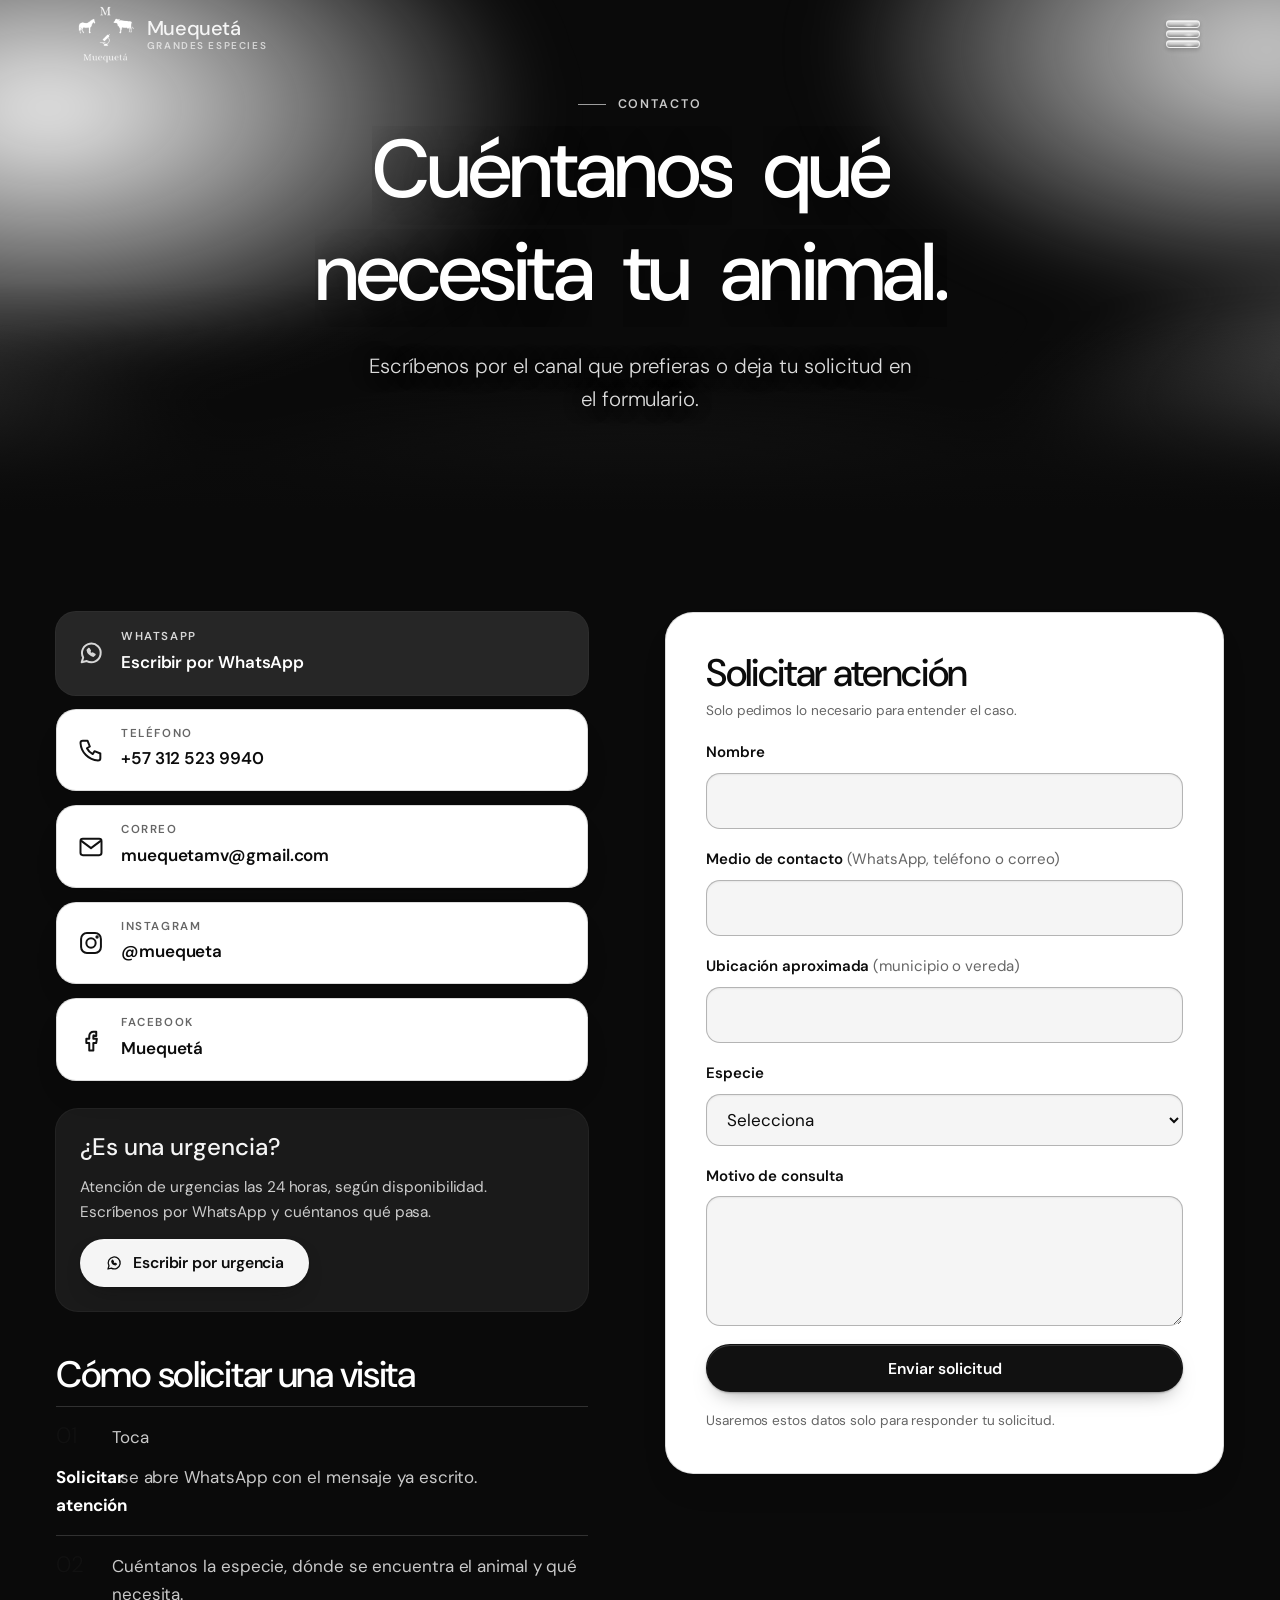
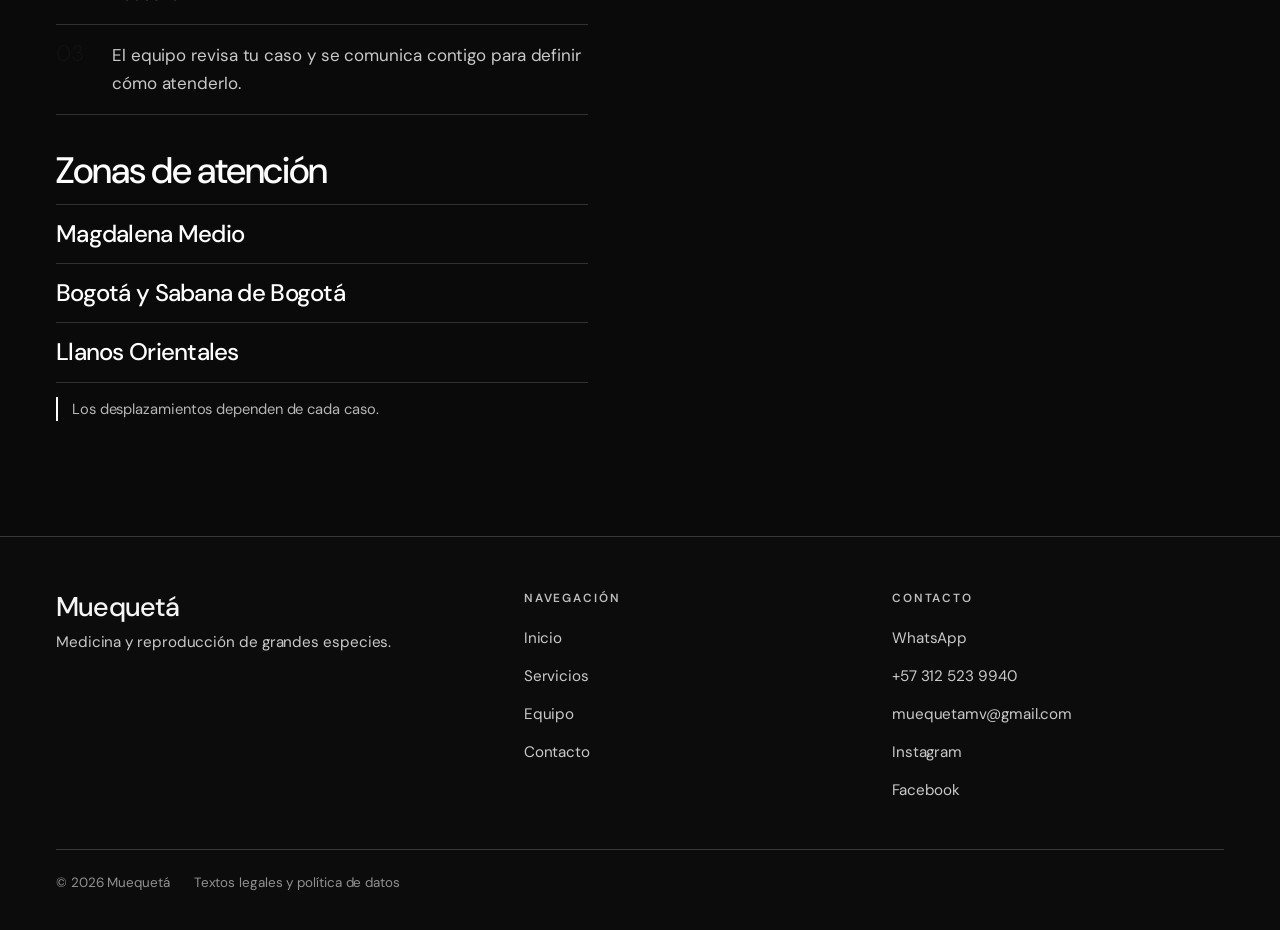
==== contacto.html @ 6fb1c7ab "Add files via upload" ====
<!doctype html>
<html lang="es-CO">
<head>
<meta charset="utf-8">
<meta name="viewport" content="width=device-width,initial-scale=1">
<title>Contacto · Muequetá</title>
<meta name="description" content="Solicita atención veterinaria para grandes especies. Cuéntanos qué necesita tu animal.">
<meta name="robots" content="noindex,nofollow"><!-- quitar al publicar -->
<meta name="theme-color" content="#F5F5F5">
<link rel="preconnect" href="https://fonts.googleapis.com">
<link rel="preconnect" href="https://fonts.gstatic.com" crossorigin>
<link href="https://fonts.googleapis.com/css2?family=DM+Sans:opsz,wght@9..40,300;9..40,400;9..40,500;9..40,600&family=Instrument+Serif:ital@1&display=swap" rel="stylesheet">
<link rel="stylesheet" href="main.css?v=20261013c">
<script src="site-config.js?v=20261013c"></script>
<script>
(function(){var d=document.documentElement,c=window.MUEQUETA||{},m=null;d.classList.add('js');setTimeout(function(){d.classList.add('ready')},2500);
if(m===null?c.revision:m==='1')d.classList.add('revision');})();
</script>
</head>
<body data-hero="dark">
<a class="skip" href="#contenido">Saltar al contenido</a>
<header class="site-header" data-header>
  <div class="wrap bar">
    <a class="brand" href="index.html" aria-label="Muequetá — inicio">
      <img src="logo-muequeta-mono.png" alt="" width="46" height="46">
      <span class="brand-text">Muequetá<small>Grandes especies</small></span>
    </a>
    <nav id="nav" class="nav" aria-label="Principal">
      <a href="index.html">Inicio</a><a href="servicios.html">Servicios</a><a href="equipo.html">Equipo</a><a href="contacto.html" aria-current="page">Contacto</a>
    </nav>
    <button class="menu-btn" type="button" aria-expanded="false" aria-controls="nav"><span class="sr-only">Abrir menú</span><i></i><i></i><i></i></button>
  </div>
</header>
<main id="contenido">
<section class="page-hero"><div class="wrap">
  <span class="eyebrow">Contacto</span>
  <h1>Cuéntanos qué necesita tu animal.</h1>
  <p class="lede">Escríbenos por el canal que prefieras o deja tu solicitud en el formulario.</p>
</div></section>
<section class="contact-dark dark"><div class="wrap contact-grid">
  <div>
    <div class="channels">
      <a class="ch wa" data-ct="wa"><svg viewBox="0 0 24 24" fill="none" stroke="currentColor" stroke-width="1.7" stroke-linecap="round" stroke-linejoin="round" aria-hidden="true"><path d="M4 20l1.3-4.2A8 8 0 1 1 8.4 18.9L4 20z"/><path d="M9 9.5c.3 2.3 2.7 4.7 5 5l1.2-1.2-1.8-1-.8.6c-.9-.3-1.7-1.1-2-2l.6-.8-1-1.8L9 9.5z"/></svg><span><small>WhatsApp</small><strong data-out>Escribir por WhatsApp</strong></span></a>
      <a class="ch" data-ct="tel"><svg viewBox="0 0 24 24" fill="none" stroke="currentColor" stroke-width="1.7" stroke-linecap="round" stroke-linejoin="round" aria-hidden="true"><path d="M5 4h4l2 5-2.5 1.5a11 11 0 0 0 5 5L15 13l5 2v4a2 2 0 0 1-2 2A16 16 0 0 1 3 6a2 2 0 0 1 2-2z"/></svg><span><small>Teléfono</small><strong data-out></strong></span></a>
      <a class="ch" data-ct="mail"><svg viewBox="0 0 24 24" fill="none" stroke="currentColor" stroke-width="1.7" stroke-linecap="round" stroke-linejoin="round" aria-hidden="true"><rect x="3" y="5" width="18" height="14" rx="2"/><path d="m4 7 8 6 8-6"/></svg><span><small>Correo</small><strong data-out></strong></span></a>
      <a class="ch" data-ct="ig"><svg viewBox="0 0 24 24" fill="none" stroke="currentColor" stroke-width="1.7" stroke-linecap="round" stroke-linejoin="round" aria-hidden="true"><rect x="3.5" y="3.5" width="17" height="17" rx="5"/><circle cx="12" cy="12" r="4"/><circle cx="17.2" cy="6.8" r=".6" fill="currentColor"/></svg><span><small>Instagram</small><strong data-out>@muequeta</strong></span></a>
      <a class="ch" data-ct="fb"><svg viewBox="0 0 24 24" fill="none" stroke="currentColor" stroke-width="1.7" stroke-linecap="round" stroke-linejoin="round" aria-hidden="true"><path d="M14 8.5h2.5V5H14a3.5 3.5 0 0 0-3.5 3.5V11H8v3.5h2.5V21H14v-6.5h2.5L17 11h-3V8.5a.5.5 0 0 1 .5-.5z"/></svg><span><small>Facebook</small><strong data-out>Muequetá</strong></span></a>
    </div>
    <div id="urgencias" style="margin-top:28px" class="urgent dark on-dark"><strong>¿Es una urgencia?</strong><p>Atención de urgencias las 24 horas, según disponibilidad. Escríbenos por WhatsApp y cuéntanos qué pasa.</p><div class="btn-row"><a class="btn btn-light" data-wa data-msg="Hola, tengo una urgencia veterinaria con un animal." href="#solicitar"><svg viewBox="0 0 24 24" fill="none" stroke="currentColor" stroke-width="1.7" stroke-linecap="round" stroke-linejoin="round" aria-hidden="true"><path d="M4 20l1.3-4.2A8 8 0 1 1 8.4 18.9L4 20z"/><path d="M9 9.5c.3 2.3 2.7 4.7 5 5l1.2-1.2-1.8-1-.8.6c-.9-.3-1.7-1.1-2-2l.6-.8-1-1.8L9 9.5z"/></svg>Escribir por urgencia</a></div></div>
    <h2 style="font-size:clamp(1.7rem,3vw,2.3rem);margin:44px 0 12px" data-confirmar="proceso">Cómo solicitar una visita</h2>
    <ol class="steps" data-confirmar="proceso"><li>Toca <b>Solicitar atención</b>: se abre WhatsApp con el mensaje ya escrito.</li><li>Cuéntanos la especie, dónde se encuentra el animal y qué necesita.</li><li>El equipo revisa tu caso y se comunica contigo para definir cómo atenderlo.</li></ol>
    <div data-confirmar="zonas" style="margin-top:36px"><h2 style="font-size:clamp(1.7rem,3vw,2.3rem);margin-bottom:12px">Zonas de atención</h2><ul class="zone-list" data-zonas style="margin:14px 0"></ul><p class="note">Los desplazamientos dependen de cada caso.</p></div>
  </div>
  <form class="form" id="solicitar">
    <div><h2 style="font-size:clamp(1.8rem,3vw,2.4rem)">Solicitar atención</h2><p class="fine" style="margin-top:6px">Solo pedimos lo necesario para entender el caso.</p></div>
    <div class="field"><label for="f-nombre">Nombre</label><input id="f-nombre" name="nombre" autocomplete="name" required></div>
    <div class="field"><label for="f-contacto">Medio de contacto <span class="hint">(WhatsApp, teléfono o correo)</span></label><input id="f-contacto" name="contacto" autocomplete="tel" required></div>
    <div class="field"><label for="f-ubic">Ubicación aproximada <span class="hint">(municipio o vereda)</span></label><input id="f-ubic" name="ubicacion" autocomplete="address-level2" required></div>
    <div class="field"><label for="f-esp">Especie</label><select id="f-esp" name="especie" required><option value="">Selecciona</option><option>Caballo</option><option>Bovino</option><option>Oveja</option><option>Cabra</option><option>Otra especie</option></select></div>
    <div class="field"><label for="f-motivo">Motivo de consulta</label><textarea id="f-motivo" name="motivo" required></textarea></div>
    <button class="btn btn-accent" type="submit">Enviar solicitud</button>
    <p class="form-status" role="status" aria-live="polite"></p>
    <p class="fine">Usaremos estos datos solo para responder tu solicitud. <span class="pend">Política de datos por confirmar</span></p>
  </form>
</div></section>
</main>
<footer class="site-footer dark">
  <div class="wrap">
    <div class="foot">
      <div>
        <div class="brand-line">Muequetá</div>
        <p>Medicina y reproducción de grandes especies.</p>
      </div>
      <div>
        <h4>Navegación</h4>
        <ul><li><a href="index.html">Inicio</a></li><li><a href="servicios.html">Servicios</a></li><li><a href="equipo.html">Equipo</a></li><li><a href="contacto.html">Contacto</a></li></ul>
      </div>
      <div>
        <h4>Contacto</h4>
        <ul>
          <li><a data-ct="wa" href="#"><span data-out>WhatsApp</span></a></li>
          <li><a data-ct="tel" href="#"><span data-out></span></a></li>
          <li><a data-ct="mail" href="#"><span data-out></span></a></li>
          <li><a data-ct="ig" href="#"><span data-out>Instagram</span></a></li>
          <li><a data-ct="fb" href="#"><span data-out>Facebook</span></a></li>
        </ul>
      </div>
    </div>
    <div class="legal">
      <span>© 2026 Muequetá</span>
      <span>Textos legales y política de datos <span class="pend">Por confirmar</span></span>
    </div>
  </div>
</footer>
<script src="main.js?v=20261013c" defer></script>
</body>
</html>
---- main.css ----
/* Muequetá — hoja de estilos. Paleta propuesta (no oficial): marfil, carbón, tierra, verde contenido. */
:root{
  --ivory:#F5F5F5; --ivory-2:#E8E8E8; --paper:#FFFFFF;
  --carbon:#0C0C0C; --carbon-2:#1A1A1A; --carbon-3:#2B2B2B;
  --tierra:#111111; --tierra-d:#000000; --tierra-l:#BDBDBD;
  --verde:#262626; --verde-l:#9A9A9A;
  --ink:#0C0C0C; --ink-2:#444444; --ink-3:#666666;
  --line:rgba(12,12,12,.14); --line-d:rgba(255,255,255,.18);
  --amber:#F4E2B0; --amber-ink:#5B4300;
  --font-display:"DM Sans","Helvetica Neue",Arial,sans-serif;--font-accent:"Instrument Serif","Iowan Old Style",Georgia,serif;
  --font-body:"DM Sans","Helvetica Neue",Arial,sans-serif;
  --wrap:1200px; --gut:clamp(20px,5vw,56px);
  --header-h:68px;
  --ease:cubic-bezier(.22,.7,.2,1);
  --sh-card:0 1px 0 rgba(255,255,255,.8) inset,0 1px 2px rgba(12,12,12,.06),0 18px 40px -22px rgba(12,12,12,.28);
  --sh-btn:0 1px 0 rgba(255,255,255,.18) inset,0 1px 2px rgba(12,12,12,.3),0 10px 22px -12px rgba(12,12,12,.5);
}
*,*::before,*::after{box-sizing:border-box}
html{-webkit-text-size-adjust:100%;scroll-behavior:smooth;scroll-padding-top:calc(var(--header-h) + 12px)}
body{margin:0;background:var(--ivory);color:var(--ink);font:400 1.0625rem/1.65 var(--font-body);overflow-x:clip;-webkit-font-smoothing:antialiased;text-rendering:optimizeLegibility}
img{display:block;max-width:100%;height:auto}
a{color:inherit}
h1,h2,h3,h4{font-family:var(--font-display);font-weight:400;letter-spacing:-.015em;line-height:1.06;margin:0;text-wrap:balance}
h1{font-size:clamp(2.6rem,6.4vw,5.4rem);letter-spacing:-.025em}
h2{font-size:clamp(2.05rem,4.4vw,3.5rem)}
h3{font-size:clamp(1.45rem,2.4vw,1.9rem);line-height:1.15}
p{margin:0;text-wrap:pretty}
ul,ol{margin:0;padding:0;list-style:none}
.wrap{width:100%;max-width:calc(var(--wrap) + var(--gut)*2);margin-inline:auto;padding-inline:var(--gut)}
.sr-only{position:absolute;width:1px;height:1px;overflow:hidden;clip:rect(0 0 0 0);white-space:nowrap}
.skip{position:absolute;left:12px;top:-60px;z-index:200;background:var(--carbon);color:var(--ivory);padding:12px 18px;border-radius:10px;text-decoration:none}
.skip:focus{top:12px}
:focus-visible{outline:3px solid var(--tierra);outline-offset:3px;border-radius:6px}
.on-dark :focus-visible,.dark :focus-visible{outline-color:var(--tierra-l)}
section{position:relative}
.sec{padding-block:clamp(72px,11vw,150px)}
.eyebrow{display:inline-flex;align-items:center;gap:12px;font:600 .78rem/1 var(--font-body);letter-spacing:.16em;text-transform:uppercase;color:var(--tierra)}
.eyebrow::before{content:"";width:28px;height:1px;background:currentColor}
.dark .eyebrow,.on-dark .eyebrow{color:var(--tierra-l)}
.lede{font-size:clamp(1.1rem,1.6vw,1.3rem);line-height:1.6;color:var(--ink-2);max-width:60ch}
.dark .lede{color:rgba(255,255,255,.78)}
.sec-head{display:grid;gap:18px;margin-bottom:clamp(36px,6vw,72px)}
.sec-head h2{max-width:20ch}

/* Botones */
.btn{--bg:var(--carbon);--fg:var(--ivory);display:inline-flex;align-items:center;justify-content:center;gap:10px;min-height:48px;padding:0 24px;border-radius:999px;border:1px solid transparent;background:var(--bg);color:var(--fg);font:600 .98rem/1 var(--font-body);text-decoration:none;cursor:pointer;box-shadow:var(--sh-btn);transition:transform .25s var(--ease),box-shadow .25s var(--ease),background .25s}
.btn:hover{transform:translateY(-1px);box-shadow:0 1px 0 rgba(255,255,255,.2) inset,0 2px 4px rgba(12,12,12,.3),0 16px 28px -14px rgba(12,12,12,.55)}
.btn:active{transform:translateY(0)}
.btn svg{width:18px;height:18px;flex:none}
.btn-accent{--bg:var(--tierra);--fg:#fff}
.btn-accent:hover{background:var(--tierra-d)}
.btn-ghost{--bg:transparent;--fg:var(--ink);border-color:rgba(12,12,12,.28);box-shadow:none}
.btn-ghost:hover{background:rgba(12,12,12,.05);box-shadow:none}
.btn-light{--bg:var(--ivory);--fg:var(--carbon)}
.btn-ghost-light{--bg:transparent;--fg:var(--ivory);border-color:rgba(255,255,255,.4);box-shadow:none}
.btn-ghost-light:hover{background:rgba(255,255,255,.1);box-shadow:none}
.btn-sm{min-height:44px;padding:0 20px;font-size:.92rem}
.btn-row{display:flex;flex-wrap:wrap;gap:12px}
.link-arrow{display:inline-flex;align-items:center;gap:8px;font-weight:600;text-decoration:none;color:var(--tierra-d);min-height:44px}
.link-arrow::after{content:"→";transition:transform .25s var(--ease)}
.link-arrow:hover::after{transform:translateX(4px)}
.link-arrow:hover{text-decoration:underline;text-underline-offset:4px}

/* Cabecera */
.site-header{position:fixed;inset:0 0 auto 0;z-index:100;height:var(--header-h);transition:background .35s,box-shadow .35s,color .35s;color:var(--ink)}
.site-header .bar{height:100%;display:flex;align-items:center;gap:18px}
.site-header.is-solid{background:rgba(255,255,255,.88);-webkit-backdrop-filter:saturate(1.4) blur(14px);backdrop-filter:saturate(1.4) blur(14px);box-shadow:0 1px 0 var(--line)}
body[data-hero="dark"] .site-header:not(.is-solid){color:var(--ivory)}
.brand{display:flex;align-items:center;gap:12px;text-decoration:none;margin-right:auto;min-height:44px}
.brand img{width:46px;height:46px;filter:brightness(0) opacity(.9);transition:filter .3s}
body[data-hero="dark"] .site-header:not(.is-solid) .brand img{filter:none}
.brand-text{font:500 1.35rem/1 var(--font-display);letter-spacing:-.01em;display:grid;gap:3px}
.brand-text small{font:600 .62rem/1 var(--font-body);letter-spacing:.16em;text-transform:uppercase;opacity:.72}
.nav{display:flex;gap:4px}
.nav a{display:inline-flex;align-items:center;min-height:44px;padding:0 14px;border-radius:999px;text-decoration:none;font-weight:500;font-size:.95rem;position:relative}
.nav a::after{content:"";position:absolute;left:14px;right:14px;bottom:8px;height:1px;background:currentColor;transform:scaleX(0);transform-origin:left;transition:transform .3s var(--ease)}
.nav a:hover::after,.nav a[aria-current="page"]::after{transform:scaleX(1)}
.menu-btn{display:none;width:48px;height:48px;border:0;background:transparent;color:inherit;border-radius:50%;cursor:pointer;position:relative}
.menu-btn i,.menu-btn i::before{position:absolute;left:14px;right:14px;height:2px;background:currentColor;border-radius:2px;transition:transform .3s var(--ease)}
.menu-btn i{top:23px}
.menu-btn i::before{content:"";left:0;right:0;top:-6px;box-shadow:0 12px 0 currentColor}
.menu-btn[aria-expanded="true"] i{transform:rotate(45deg)}
.menu-btn[aria-expanded="true"] i::before{transform:translateY(6px) rotate(90deg);box-shadow:none}
@media (max-width:860px){
  .menu-btn{display:block;margin-right:-8px}
  .nav{position:fixed;inset:var(--header-h) 0 auto 0;flex-direction:column;gap:0;background:var(--ivory);padding:12px var(--gut) 28px;box-shadow:0 24px 40px -20px rgba(12,12,12,.4);transform:translateY(-8px);opacity:0;visibility:hidden;transition:opacity .25s,transform .3s var(--ease),visibility .25s;color:var(--ink)}
  .nav.open{opacity:1;transform:none;visibility:visible}
  .nav a{min-height:56px;font:400 1.6rem/1 var(--font-display);border-bottom:1px solid var(--line);border-radius:0;padding:0}
  .nav a::after{display:none}
  .site-header .btn-sm{padding:0 16px;font-size:.86rem}
  .brand-text small{display:none}
}
@media (max-width:420px){.brand-text{display:none}}

/* Hero */
.hero{position:relative;height:100svh;min-height:560px;background:#111;color:#fff;overflow:hidden}
.hero-wrap{position:relative;z-index:1}
@media (prefers-reduced-motion:no-preference){.js .hero-wrap{margin-bottom:-20svh}}
.js .hero{position:sticky;top:0}
.hero-dim{position:absolute;inset:0;z-index:1;background:#000;opacity:var(--dim,0);pointer-events:none}
@media (prefers-reduced-motion:no-preference){.js .hero-wrap{height:122svh}}
.hero-img{position:absolute;inset:0;width:100%;height:100%;object-fit:cover;object-position:28% 40%;transform:scale(calc(1 + var(--hp,0)*.08))}
.hero::after{content:"";position:absolute;inset:0;background:radial-gradient(75% 65% at 50% 50%,rgba(8,8,8,.68),rgba(8,8,8,.5)),linear-gradient(0deg,rgba(8,8,8,.7),rgba(8,8,8,0) 40%);pointer-events:none}
.hero-copy{position:relative;z-index:2;height:100%;display:grid;place-content:center;justify-items:center;text-align:center;gap:22px;padding:calc(var(--header-h) + 24px) var(--gut) 72px;opacity:calc(1 - var(--hp,0)*1.3);transform:translateY(calc(var(--hp,0)*-40px))}
.hero-kicker{font:600 .8rem/1.4 var(--font-body);letter-spacing:.2em;text-transform:uppercase;color:rgba(255,255,255,.8)}
.hero h1{font-size:clamp(2.6rem,7.2vw,6.2rem);line-height:1.02;letter-spacing:-.03em;text-shadow:0 2px 30px rgba(0,0,0,.35)}
.hero h1 em{font-style:italic;color:#d8d8d8}
.hero-lede{font-size:clamp(1.05rem,1.6vw,1.3rem);color:rgba(255,255,255,.88);max-width:46ch;margin-top:6px}
.hero-meta{display:flex;flex-wrap:wrap;justify-content:center;gap:8px 26px;font-size:.84rem;letter-spacing:.08em;color:rgba(255,255,255,.7);padding-top:18px;border-top:1px solid var(--line-d);margin-top:10px}
.hero .photo-flag{left:auto!important;right:16px;top:auto!important;bottom:16px!important}
.rise{display:block;overflow:hidden;padding-bottom:.14em;margin-bottom:-.14em}
.rise>span{display:block}
@media (prefers-reduced-motion:no-preference){
  .js .rise>span{transform:translateY(118%);opacity:0;transition:transform 1.15s var(--ease),opacity 1s var(--ease);transition-delay:calc(var(--k,0)*.15s + .3s)}
  .js.ready .rise>span{transform:none;opacity:1}
  .js .rise-fade{opacity:0;transform:translateY(20px);transition:opacity 1s var(--ease),transform 1.1s var(--ease);transition-delay:calc(var(--k,0)*.15s + .3s)}
  .js.ready .rise-fade{opacity:1;transform:none}
}
main>section:not(.hero){position:relative;z-index:2}

/* Enfoque: sección negra que sube + tarjetas apiladas */
.enfoque{background:#000;color:#fff;padding-block:clamp(28px,4vw,48px) clamp(70px,9vw,120px)}
.enf-head{display:grid;gap:20px;margin-bottom:clamp(40px,7vw,90px);max-width:880px}
.enf-head h2{font-size:clamp(2.2rem,5vw,4.2rem);max-width:18ch}
.stack{position:relative}
.scard{--top:calc(var(--header-h) + 22px + var(--i)*26px);position:sticky;top:var(--top);transform-origin:50% 0;min-height:min(60svh,480px);margin-bottom:20svh;border-radius:30px;padding:clamp(26px,4vw,52px);display:grid;grid-template-rows:auto auto 1fr;gap:22px;align-content:start;border:1px solid rgba(255,255,255,.1);box-shadow:0 -12px 40px -18px rgba(0,0,0,.8);will-change:transform;overflow:hidden}
.scard:nth-child(1){background:#1a1a1a}.scard:nth-child(2){background:#262626}.scard:nth-child(3){background:#333;margin-bottom:14svh}
.scard::after{content:"";position:absolute;inset:0;background:#000;opacity:var(--dim,0);pointer-events:none;border-radius:inherit}
.scard h3{font-size:clamp(2.6rem,7vw,5.6rem);line-height:.98;letter-spacing:-.03em}
.scard h3 span{display:block;color:rgba(255,255,255,.5)}
.tags{display:flex;flex-wrap:wrap;gap:8px}
.tags li{font-size:.84rem;padding:7px 15px;border-radius:999px;border:1px solid rgba(255,255,255,.22);color:rgba(255,255,255,.85)}
.scard p{display:flex;gap:14px;align-items:flex-start;max-width:58ch;color:rgba(255,255,255,.78);align-self:end}
.scard p::before{content:"✳";flex:none;color:#fff;line-height:1.5}
@media (prefers-reduced-motion:reduce){.scard{position:static;margin-bottom:16px;min-height:0}.scard::after{display:none}}

/* Especies: sección fija estilo secuencia */
.species{background:#000;color:#fff;border-radius:36px 36px 0 0;margin-top:-36px;z-index:3!important}
.species-pin{position:relative;height:540svh}
.sp-stage{position:sticky;top:0;height:100svh;overflow:hidden}
.sp-title{position:absolute;z-index:3;left:var(--gut);top:calc(var(--header-h) + 22px);font:600 .78rem/1.3 var(--font-body);letter-spacing:.18em;text-transform:uppercase;color:rgba(255,255,255,.65);max-width:calc(100% - var(--gut)*2)}
.sp-copy{position:absolute;z-index:3;left:var(--gut);top:50%;transform:translateY(-50%);width:min(46vw,620px);height:60svh}
.sp-slide{position:absolute;left:0;right:0;top:50%;display:grid;gap:18px;transform:translateY(-38%);opacity:0;pointer-events:none;transition:opacity .6s var(--ease),transform .9s var(--ease)}
.sp-slide.is-active{opacity:1;transform:translateY(-50%);pointer-events:auto}
.sp-slide.is-past{transform:translateY(-62%)}
.sp-label{font:500 1rem/1.4 var(--font-body);color:rgba(255,255,255,.55)}
.sp-slide h3{font-size:clamp(2.1rem,4.4vw,4.1rem);line-height:1.04;letter-spacing:-.025em;max-width:15ch}
.sp-slide[data-i="0"] h3{font-size:clamp(2.4rem,5.2vw,4.8rem)}
.sp-slide p{color:rgba(255,255,255,.72);max-width:40ch}
.orb{position:absolute;z-index:1;right:calc(min(92svh,62vw)*-.22);top:50%;width:min(92svh,62vw);aspect-ratio:1;transform:translateY(-50%);border-radius:50%;overflow:hidden;background:#111;box-shadow:inset 0 0 0 1px rgba(255,255,255,.18),0 0 140px rgba(255,255,255,.07)}
.orb-ring{position:absolute;inset:0;z-index:4;border-radius:50%;pointer-events:none;box-shadow:inset 0 0 60px rgba(255,255,255,.14),inset 0 0 0 6px rgba(255,255,255,.07);background:radial-gradient(circle at 28% 20%,rgba(255,255,255,.2),transparent 40%)}
.orb-layer{position:absolute;inset:0;opacity:0;transform:scale(1.16) rotate(-7deg);filter:blur(14px);transition:opacity .8s var(--ease),transform 1.2s var(--ease),filter .9s var(--ease)}
.orb-layer.is-active{opacity:1;transform:none;filter:none}
.orb-layer.is-past{transform:scale(.9) rotate(5deg)}
.orb-layer>img:not(.sil){width:100%;height:100%;object-fit:cover}
.plate{display:grid;place-items:center;background:radial-gradient(100% 100% at 30% 20%,#2e2e2e,#0d0d0d);padding:0 22% 0 12%;text-align:center}
.plate .rings{position:absolute;inset:0;width:100%;height:100%;opacity:.5}
.plate-inner{position:relative;display:grid;gap:18px;justify-items:center;max-width:34ch}
.plate img.sil{width:min(70%,360px);filter:drop-shadow(0 20px 30px rgba(0,0,0,.4))}
.need{display:grid;gap:8px;border:1px dashed rgba(255,255,255,.4);border-radius:16px;padding:14px 18px;font-size:.86rem;line-height:1.5;color:rgba(255,255,255,.85);text-align:left}
.need b{display:block;font:600 .68rem/1 var(--font-body);letter-spacing:.16em;text-transform:uppercase;color:#bdbdbd;margin-bottom:2px}
.bars{position:absolute;z-index:4;left:var(--gut);right:var(--gut);bottom:34px;display:flex;gap:clamp(10px,2vw,24px)}
.bar{flex:1;height:30px;padding:0;border:0;background:transparent;cursor:pointer;position:relative}
.bar i{position:absolute;left:0;right:0;top:14px;height:2px;background:rgba(255,255,255,.22);overflow:hidden}
.bar i::after{content:"";position:absolute;inset:0;background:#fff;transform:scaleX(var(--f,0));transform-origin:left}
.species-fallback,.species-steps{display:none}
html:not(.js) .sp-stage,html:not(.js) .species-pin{display:none}
html:not(.js) .species-fallback{display:block;padding-block:80px}
@media (max-width:859px){
  .species{border-radius:28px 28px 0 0}
  .sp-copy{left:0;right:0;top:auto;bottom:70px;transform:none;width:auto;height:36svh;padding-inline:var(--gut)}
  .sp-slide{left:var(--gut);right:var(--gut)}
  .sp-slide h3,.sp-slide[data-i="0"] h3{font-size:clamp(1.7rem,7.4vw,2.4rem);max-width:none}
  .sp-slide p{font-size:.96rem}
  .orb{right:50%;top:calc(var(--header-h) + 56px);transform:translateX(50%);width:min(78vw,40svh)}
  .plate{padding:0 10%}
  .plate .need{display:none}
  .sp-title{font-size:.7rem}
}
/* Fallback sin movimiento: tarjetas verticales */
@media (prefers-reduced-motion:reduce){
  .species-pin{display:none}
  .species-fallback{display:block;padding-block:80px}
}
.species-steps{gap:22px}
.species-fallback .species-steps{display:grid}
html:not(.js) .species-fallback .species-steps{display:grid}
.step{background:#161616;border-radius:24px;overflow:hidden;border:1px solid rgba(255,255,255,.12);color:#fff}
.step-fig{display:block;position:relative;aspect-ratio:4/3;background:#000;overflow:hidden;margin:0}
.step[data-i="0"] .step-fig{aspect-ratio:4/5}
.step-fig img:not(.sil){width:100%;height:100%;object-fit:cover}
.step-fig .plate{position:absolute;inset:0;padding:20px}
.step-fig .plate img.sil{width:min(50%,220px)}
.step-copy{display:grid;gap:12px;padding:22px 22px 28px}
.step .num{font:600 .8rem/1 var(--font-body);letter-spacing:.16em;color:#bdbdbd}
.step p{color:rgba(255,255,255,.75)}
.step .lede{color:#fff}
.species-fallback .species-steps{display:grid}

/* Onda: domo claro con halo en degradado que sube desde el borde inferior */
.wave{background:#000}
.wave-stage{position:relative;overflow:hidden;background:#000}
.wave-dark{position:relative;background:#000;color:#fff;padding-block:clamp(90px,14vw,170px)}
.wave-msg{position:relative;z-index:3;display:grid;gap:22px;justify-items:center;text-align:center;max-width:820px;margin-inline:auto;padding-inline:var(--gut)}
.wave-msg h2{font-size:clamp(2.2rem,5.4vw,4.4rem);max-width:16ch}
.wave-msg p{color:rgba(255,255,255,.78);max-width:46ch}
.wave-halo,.wave-light{display:none}
@media (prefers-reduced-motion:no-preference){
  .js .wave{height:210vh}
  .js .wave-stage{position:sticky;top:0;height:100svh;display:grid;place-items:center}
  .js .wave-dark{position:absolute;inset:0;padding:0;display:grid;place-items:center}
  .js .wl{will-change:transform,opacity}
  .js .wave-halo{display:block;position:absolute;inset:0;z-index:4;pointer-events:none;--r:0px;--rx:0px;
    background:radial-gradient(ellipse var(--rx) var(--r) at 50% 100%,#f5f5f5 0,#f5f5f5 66%,rgba(236,236,236,.82) 76%,rgba(170,170,170,.5) 86%,rgba(70,70,70,.22) 94%,rgba(0,0,0,0) 100%)}
  .js .wave-light{display:block;position:absolute;inset:0;z-index:5;background:#f5f5f5;opacity:0;pointer-events:none}
}
@media (prefers-reduced-motion:no-preference) and (max-width:700px){.js .wave{height:190vh}}
.cross{display:none}

/* Servicios (inicio) */
.servicios-home{background:var(--ivory)}
.cards{display:grid;grid-template-columns:repeat(2,minmax(0,1fr));gap:clamp(16px,2.4vw,28px)}
.card{position:relative;display:grid;align-content:start;gap:16px;background:var(--paper);border:1px solid var(--line);border-radius:26px;padding:clamp(24px,3vw,38px);box-shadow:var(--sh-card);transition:transform .4s var(--ease),box-shadow .4s}
.card:hover{transform:translateY(-3px)}
.card::before,.card::after{content:"";position:absolute;width:14px;height:14px;border:1px solid var(--tierra);opacity:.55}
.card::before{top:14px;right:14px;border-width:1px 1px 0 0}
.card::after{bottom:14px;left:14px;border-width:0 0 1px 1px}
.card .glyph{width:64px;height:64px;color:var(--tierra)}
.card h3{font-size:clamp(1.6rem,2.6vw,2.1rem)}
.card .benefit{color:var(--ink-2)}
.chips{display:flex;flex-wrap:wrap;gap:8px}
.chips li{font-size:.84rem;padding:7px 13px;border-radius:999px;background:var(--ivory-2);color:var(--ink-2);border:1px solid var(--line)}
@media (max-width:760px){.cards{grid-template-columns:1fr}}

/* Equipo */
.equipo-home{background:var(--ivory-2)}
.team{display:grid;grid-template-columns:repeat(2,minmax(0,1fr));gap:clamp(18px,3vw,36px)}
.person{background:var(--paper);border-radius:28px;overflow:hidden;box-shadow:var(--sh-card);border:1px solid var(--line);display:grid;grid-template-rows:auto 1fr}
.person figure{margin:0;position:relative;aspect-ratio:4/3.4;background:var(--ivory-2);overflow:hidden}
.person figure img{width:100%;height:100%;object-fit:cover}
.person-body{padding:clamp(22px,3vw,34px);display:grid;gap:12px;align-content:start}
.person h3{font-size:clamp(1.7rem,2.8vw,2.2rem)}
.person .role{font:600 .8rem/1.4 var(--font-body);letter-spacing:.1em;text-transform:uppercase;color:var(--tierra-d)}
.person p{color:var(--ink-2);font-size:1rem}
.exp{display:grid;gap:0;margin-top:6px;border-top:1px solid var(--line)}
.exp li{padding:11px 0 11px 22px;border-bottom:1px solid var(--line);position:relative;font-size:.96rem;color:var(--ink-2)}
.exp li::before{content:"";position:absolute;left:2px;top:1.15em;width:7px;height:7px;border:1px solid var(--tierra);transform:rotate(45deg)}
@media (max-width:760px){.team{grid-template-columns:1fr}}

/* Zonas */
.zonas{background:var(--ivory)}
.zonas-grid{display:grid;grid-template-columns:1fr 1.1fr;gap:clamp(30px,6vw,90px);align-items:center}
.zone-list{display:grid;gap:0;border-top:1px solid var(--line);margin:28px 0}
.zone-list li{display:flex;justify-content:space-between;gap:16px;padding:16px 0;border-bottom:1px solid var(--line);font:400 1.5rem/1.1 var(--font-display)}
.zone-list li span{font:600 .78rem/1.6 var(--font-body);letter-spacing:.1em;text-transform:uppercase;color:var(--ink-3)}
.zone-fig{background:var(--paper);border:1px solid var(--line);border-radius:28px;box-shadow:var(--sh-card);padding:clamp(12px,2vw,24px)}
.zone-fig svg{width:100%;height:auto}
.note{font-size:.92rem;color:var(--ink-3);border-left:2px solid var(--tierra);padding-left:14px}
@media (max-width:860px){.zonas-grid{grid-template-columns:1fr}}

/* Cierre */
.cierre{background:var(--carbon);color:var(--ivory);overflow:hidden}
.cierre .grid{display:grid;grid-template-columns:1.3fr 1fr;gap:clamp(30px,6vw,90px);align-items:center}
.cierre h2{max-width:14ch}
.cierre-logo{width:min(300px,70%);justify-self:center;opacity:.95}
.cierre p{color:rgba(255,255,255,.78);max-width:46ch;margin-block:20px 30px}
@media (max-width:860px){.cierre .grid{grid-template-columns:1fr}.cierre-logo{justify-self:start;width:170px;order:-1}}

/* Footer */
.site-footer{background:var(--carbon);color:rgba(255,255,255,.78);border-top:1px solid var(--line-d);padding-block:56px 36px;font-size:.95rem}
.foot{display:grid;grid-template-columns:1.3fr 1fr 1fr;gap:36px}
.foot h4{font:600 .74rem/1 var(--font-body);letter-spacing:.16em;text-transform:uppercase;color:var(--tierra-l);margin-bottom:16px}
.foot ul{display:grid;gap:2px}
.foot a{display:inline-flex;min-height:36px;align-items:center;text-decoration:none}
.foot a:hover{color:#fff;text-decoration:underline;text-underline-offset:4px}
.foot .brand-line{font:400 1.7rem/1 var(--font-display);color:var(--ivory);margin-bottom:10px}
.legal{margin-top:40px;padding-top:22px;border-top:1px solid var(--line-d);display:flex;flex-wrap:wrap;gap:8px 24px;font-size:.84rem;color:rgba(255,255,255,.55)}
@media (max-width:760px){.foot{grid-template-columns:1fr}}

/* Páginas internas */
.page-hero{padding:calc(var(--header-h) + clamp(56px,9vw,120px)) 0 clamp(40px,6vw,80px);background:var(--ivory)}
.page-hero h1{font-size:clamp(2.5rem,6vw,4.9rem);max-width:15ch;margin-top:20px}
.page-hero .lede{margin-top:24px}
.svc{padding-block:clamp(56px,8vw,110px);border-top:1px solid var(--line)}
.svc:nth-of-type(even){background:var(--ivory-2)}
.svc-grid{display:grid;grid-template-columns:minmax(0,.9fr) minmax(0,1.1fr);gap:clamp(30px,6vw,90px);align-items:start}
.svc-head{display:grid;gap:18px;position:sticky;top:calc(var(--header-h) + 28px)}
.svc-head .glyph{width:56px;height:56px;color:var(--tierra)}
.svc-head h2{font-size:clamp(2rem,3.8vw,3.1rem)}
.svc-photo{margin:6px 0 0;border-radius:22px;overflow:hidden;box-shadow:var(--sh-card);aspect-ratio:4/3;background:var(--carbon)}
.svc-photo img{width:100%;height:100%;object-fit:cover}
.svc-photo.tall{aspect-ratio:4/5}
.svc-list{display:grid;border-top:1px solid var(--line)}
.svc-list li{display:grid;grid-template-columns:22px 1fr;gap:14px;padding:16px 0;border-bottom:1px solid var(--line)}
.svc-list li::before{content:"";width:8px;height:8px;margin-top:.55em;border:1px solid var(--tierra);transform:rotate(45deg)}
.svc-list b{font-weight:600;display:block}
.svc-list span{color:var(--ink-2);font-size:.97rem}
.svc-note{margin-top:22px;padding:18px 20px;border-radius:16px;background:var(--paper);border:1px solid var(--line);font-size:.96rem;color:var(--ink-2)}
.svc .btn-row{margin-top:26px}
.urgent{margin-top:26px;display:grid;gap:14px;padding:24px;border-radius:22px;background:var(--carbon);color:var(--ivory);box-shadow:0 30px 50px -30px rgba(12,12,12,.6)}
.urgent strong{font:400 1.5rem/1.15 var(--font-display)}
.urgent p{color:rgba(255,255,255,.78);font-size:.96rem}
.index-nav{position:sticky;top:var(--header-h);z-index:50;background:rgba(255,255,255,.92);-webkit-backdrop-filter:blur(12px);backdrop-filter:blur(12px);border-bottom:1px solid var(--line)}
.index-nav ul{display:flex;gap:6px;overflow-x:auto;padding-block:8px;scrollbar-width:none}
.index-nav a{display:inline-flex;align-items:center;min-height:44px;padding:0 16px;border-radius:999px;text-decoration:none;font-weight:500;font-size:.93rem;white-space:nowrap;border:1px solid transparent}
.index-nav a:hover{border-color:var(--line);background:var(--paper)}
.index-nav a.on{background:var(--carbon);color:var(--ivory)}
@media (max-width:860px){.svc-grid{grid-template-columns:1fr}.svc-head{position:static}}

.profile{display:grid;grid-template-columns:minmax(0,.9fr) minmax(0,1.1fr);gap:clamp(28px,6vw,90px);align-items:center;padding-block:clamp(40px,6vw,80px)}
.profile:nth-of-type(even) figure{order:2}
.profile figure{margin:0;border-radius:28px;overflow:hidden;box-shadow:var(--sh-card);aspect-ratio:4/4.2;background:var(--ivory-2)}
.profile figure img{width:100%;height:100%;object-fit:cover}
.profile .person-body{padding:0}
.values{display:grid;grid-template-columns:repeat(3,minmax(0,1fr));gap:clamp(16px,2.4vw,28px)}
.value{padding:28px;border-radius:24px;background:var(--paper);border:1px solid var(--line);box-shadow:var(--sh-card);display:grid;gap:12px}
.value svg{width:44px;height:44px;color:var(--tierra)}
.value p{color:var(--ink-2);font-size:1rem}
@media (max-width:860px){.profile,.values{grid-template-columns:1fr}.profile:nth-of-type(even) figure{order:0}}

/* Contacto */
.contact-grid{display:grid;grid-template-columns:minmax(0,1fr) minmax(0,1.05fr);gap:clamp(30px,6vw,90px);align-items:start;padding-bottom:clamp(60px,9vw,120px)}
.channels{display:grid;gap:14px}
.ch{display:flex;align-items:center;gap:16px;padding:18px 20px;border-radius:20px;background:var(--paper);border:1px solid var(--line);box-shadow:var(--sh-card);text-decoration:none;min-height:72px}
.ch svg{width:28px;height:28px;color:var(--tierra);flex:none}
.ch>span:not(.pend){flex:1 1 150px;min-width:0}
.ch{flex-wrap:wrap}
.ch .pend{margin-left:auto}
.ch small{display:block;font:600 .72rem/1 var(--font-body);letter-spacing:.14em;text-transform:uppercase;color:var(--ink-3);margin-bottom:5px}
.ch strong{font-weight:600;overflow-wrap:anywhere}
.ch.wa{background:var(--verde);color:#fff;border-color:transparent}
.ch.wa svg,.ch.wa small{color:rgba(255,255,255,.82)}
.steps{counter-reset:s;display:grid;gap:0;border-top:1px solid var(--line);margin-top:8px}
.steps li{counter-increment:s;display:grid;grid-template-columns:44px 1fr;gap:12px;padding:16px 0;border-bottom:1px solid var(--line);color:var(--ink-2)}
.steps li::before{content:counter(s,decimal-leading-zero);font:italic 400 1.4rem/1.2 var(--font-display);color:var(--tierra)}
.form{display:grid;gap:18px;background:var(--paper);border:1px solid var(--line);border-radius:28px;padding:clamp(22px,3.4vw,40px);box-shadow:var(--sh-card)}
.field{display:grid;gap:8px}
.field label{font-weight:600;font-size:.94rem}
.field .hint{font-weight:400;color:var(--ink-3)}
.field input,.field select,.field textarea{width:100%;font:inherit;color:var(--ink);background:var(--ivory);border:1px solid rgba(12,12,12,.28);border-radius:14px;padding:13px 16px;min-height:50px;box-shadow:0 1px 2px rgba(12,12,12,.06) inset}
.field textarea{min-height:130px;resize:vertical}
.field input:focus,.field select:focus,.field textarea:focus{outline:3px solid var(--tierra);outline-offset:1px;border-color:var(--tierra)}
.form-status{font-size:.95rem;padding:14px 16px;border-radius:14px;background:var(--ivory-2);display:none}
.form-status.show{display:block}
.fine{font-size:.85rem;color:var(--ink-3)}
@media (max-width:860px){.contact-grid{grid-template-columns:1fr}}

/* Revisión / pendientes */
.pend{display:none}
html.revision .pend{display:inline-flex;align-items:center;gap:6px;vertical-align:middle;margin-left:8px;padding:3px 9px;border-radius:999px;background:var(--amber);color:var(--amber-ink);font:700 .64rem/1.3 var(--font-body);letter-spacing:.08em;text-transform:uppercase;border:1px solid #d9bb6a;white-space:nowrap}
html.revision .pend::before{content:"!";font-weight:800}
html:not(.revision) [data-confirmar]:not(.ok){display:none!important}
html.revision [data-confirmar]:not(.ok){outline:1px dashed #cda43a;outline-offset:6px;border-radius:8px}
.photo-flag{display:none}
html.revision .photo-flag{display:block;position:absolute;z-index:6;left:12px;top:12px;max-width:calc(100% - 24px);padding:5px 10px;border-radius:8px;background:var(--amber);color:var(--amber-ink);font:700 .64rem/1.3 var(--font-body);letter-spacing:.06em;text-transform:uppercase}
.rev-btn{position:fixed;z-index:150;left:14px;bottom:76px;display:inline-flex;align-items:center;gap:8px;min-height:44px;padding:0 16px;border-radius:999px;border:1px solid #d9bb6a;background:var(--amber);color:var(--amber-ink);font:700 .82rem/1 var(--font-body);cursor:pointer;box-shadow:0 10px 24px -10px rgba(0,0,0,.4)}
.rev-panel{position:fixed;z-index:160;left:14px;bottom:130px;width:min(420px,calc(100vw - 28px));max-height:min(72svh,640px);overflow:auto;background:var(--paper);color:var(--ink);border:1px solid var(--line);border-radius:22px;box-shadow:0 30px 70px -20px rgba(0,0,0,.5);padding:20px;display:none}
.rev-panel.open{display:block}
.rev-panel h2{font-size:1.5rem;margin-bottom:6px}
.rev-panel p{font-size:.88rem;color:var(--ink-3);margin-bottom:12px}
.rev-panel ol{display:grid;gap:0;counter-reset:r;border-top:1px solid var(--line)}
.rev-panel li{counter-increment:r;padding:10px 0 10px 30px;border-bottom:1px solid var(--line);position:relative;font-size:.9rem;line-height:1.45}
.rev-panel li::before{content:counter(r);position:absolute;left:0;top:10px;width:22px;height:22px;border-radius:50%;background:var(--ivory-2);display:grid;place-items:center;font:700 .7rem/1 var(--font-body)}
.rev-panel li b{display:block}
.rev-panel li em{font-style:normal;color:var(--ink-3)}
.rev-toggle{display:flex;align-items:center;gap:10px;margin-top:14px;font-size:.88rem;min-height:44px}
.rev-toggle input{width:20px;height:20px}

/* Revelado */
@media (prefers-reduced-motion:no-preference){
  .js .rv{opacity:0;transform:translateY(26px);transition:opacity .9s var(--ease),transform 1s var(--ease);transition-delay:var(--d,0s)}
  .js .rv.in{opacity:1;transform:none}
}
@media (prefers-reduced-motion:reduce){
  html{scroll-behavior:auto}
  *,*::before,*::after{transition-duration:.01ms!important;animation-duration:.01ms!important}
  .species-stage{display:none}
  .species-grid{grid-template-columns:1fr}
  .step,.step[data-i="0"]{min-height:0;display:block;background:var(--paper);border-radius:24px;overflow:hidden;box-shadow:var(--sh-card)}
  .species-steps{gap:22px}
  .step-fig{display:block;position:relative;aspect-ratio:4/3;background:var(--carbon);overflow:hidden}
  .step[data-i="0"] .step-fig{aspect-ratio:4/5}
  .step-fig .plate{position:absolute;inset:0;padding:20px}
  .step-fig .plate img.sil{width:min(50%,220px)}
  .step-copy{opacity:1;transform:none;padding:22px 22px 28px}
}
html:not(.revision) [data-ct]:not(.ok){display:none}
a[data-ct]:not([href]){cursor:default}

/* Cabecera sobre hero oscuro: botón claro */
body[data-hero="dark"] .site-header:not(.is-solid) .btn-accent{--bg:#fff;--fg:#0c0c0c}
.btn-accent:hover{background:#000}

.orb .photo-flag{display:none!important}
.plate-name{font:400 clamp(1.5rem,2.6vw,2.3rem)/1 var(--font-display)}

/* Cabecera: más aire a los lados y logo un poco mayor */
.site-header .wrap{max-width:none;padding-inline:clamp(28px,6vw,88px)}
.brand img{width:58px;height:58px}
@media (max-width:860px){.site-header .wrap{padding-inline:24px}.brand img{width:52px;height:52px}}

/* Menú: icono de cristal (blanco sobre oscuro, negro sobre claro) */
.menu-btn{display:block;width:60px;height:60px;margin-right:-10px;border:0;background:transparent;border-radius:16px;cursor:pointer;position:relative;color:inherit;--g1:#e6e6e6;--g2:#cfcfcf;--g3:#a6a6a6;--edge:rgba(255,255,255,.6);--glow:rgba(255,255,255,.18);--hi:rgba(255,255,255,.6)}
.site-header.is-solid .menu-btn{--g1:#5a5a5a;--g2:#161616;--g3:#000;--edge:rgba(255,255,255,.35);--glow:rgba(0,0,0,.14);--hi:rgba(255,255,255,.55)}
.menu-btn i{position:absolute;left:13px;right:13px;top:auto;height:8px;border-radius:999px;background:linear-gradient(180deg,var(--g1) 0,var(--g2) 55%,var(--g3) 100%);border:1px solid var(--edge);box-shadow:inset 0 1px 0 var(--hi),inset 0 -2px 3px rgba(0,0,0,.18),0 0 12px var(--glow),0 2px 5px rgba(0,0,0,.25);transition:transform .45s var(--ease),opacity .3s,top .45s var(--ease);overflow:hidden}
.menu-btn i::before{content:"";position:absolute;right:4px;bottom:0;width:38%;height:60%;border-radius:50%;background:radial-gradient(closest-side,var(--hi),transparent);box-shadow:none;left:auto;top:auto;transform:none}
.menu-btn i:nth-of-type(1){top:16px}.menu-btn i:nth-of-type(2){top:26px}.menu-btn i:nth-of-type(3){top:36px}
.menu-btn[aria-expanded="true"] i:nth-of-type(1){top:26px;transform:rotate(45deg)}
.menu-btn[aria-expanded="true"] i:nth-of-type(2){opacity:0}
.menu-btn[aria-expanded="true"] i:nth-of-type(3){top:26px;transform:rotate(-45deg)}
.menu-btn[aria-expanded="true"] i{transform-origin:center}
.menu-btn:hover i{box-shadow:inset 0 1px 0 var(--hi),inset 0 -2px 3px rgba(0,0,0,.18),0 0 12px var(--glow),0 2px 5px rgba(0,0,0,.25)}
/* Panel de navegación (todos los anchos) */
.nav{position:fixed;top:calc(var(--header-h) + 6px);right:clamp(16px,4vw,56px);left:auto;bottom:auto;width:min(380px,calc(100vw - 32px));flex-direction:column;gap:0;background:var(--ivory);color:var(--ink);padding:8px 26px 14px;border-radius:24px;box-shadow:0 30px 60px -20px rgba(0,0,0,.5),0 0 0 1px var(--line);transform:translateY(-8px);opacity:0;visibility:hidden;transition:opacity .25s,transform .35s var(--ease),visibility .25s}
.nav.open{opacity:1;transform:none;visibility:visible}
.nav a{min-height:60px;font:400 1.7rem/1 var(--font-display);border-bottom:1px solid var(--line);border-radius:0;padding:0}
.nav a:last-child{border-bottom:0}
.nav a::after{display:none}
.nav a[aria-current="page"]{font-style:italic}

/* Encabezado de enfoque: entra de izquierda a derecha, rápido */
@media (prefers-reduced-motion:no-preference){
  .js .enf-head .rv{opacity:0;transform:translateX(-56px);transition:opacity .6s var(--ease),transform .7s var(--ease)}
  .js .enf-head .rv.in{opacity:1;transform:none}
  .js .enf-head h2.rv{transition-delay:.06s}.js .enf-head p.rv{transition-delay:.12s}
}

/* Onda → servicios: recorte del tramo en blanco */
@media (prefers-reduced-motion:no-preference){.js .servicios-home{margin-top:-18svh;z-index:3}}
.servicios-home{padding-top:clamp(32px,4vw,56px)}
/* Enfoque: sube más rápido que el scroll (el desplazamiento lo aplica JS) */

/* Borde superior del enfoque: degradado sin línea divisoria */
.enfoque{position:relative}
.enfoque::before{content:"";position:absolute;left:0;right:0;bottom:calc(100% - 1px);height:55svh;pointer-events:none;background:linear-gradient(to bottom,rgba(0,0,0,0) 0,rgba(0,0,0,.06) 18%,rgba(0,0,0,.22) 38%,rgba(0,0,0,.5) 60%,rgba(0,0,0,.8) 80%,#000 100%)}

/* Hero: foto un poco más grande, ojo del caballo visible y texto debajo */
.hero-img{top:-14%;height:116%;object-position:26% 36%}
.hero-copy{place-content:end center;padding-bottom:clamp(44px,8svh,84px)}
.hero h1{font-size:clamp(2.3rem,6vw,5.2rem)}
@media (max-width:700px){
  .hero-img{object-position:18% 34%}
  .hero h1{font-size:clamp(2.1rem,9.4vw,2.7rem)}
  .hero-lede{font-size:.98rem}
  .hero-copy{gap:14px;padding-bottom:92px}
  .hero-meta{padding-top:12px;gap:4px 18px;font-size:.78rem}
}

/* Cristal sutil con relieve en las tarjetas de especies */
.orb{box-shadow:inset 0 1px 0 rgba(255,255,255,.28),inset 0 -26px 46px rgba(0,0,0,.4),inset 0 0 0 1px rgba(255,255,255,.14),0 40px 80px -30px rgba(0,0,0,.9),0 0 90px rgba(255,255,255,.05)}
.orb-ring{box-shadow:inset 0 0 50px rgba(255,255,255,.07),inset 0 0 0 8px rgba(255,255,255,.04),inset 0 2px 1px rgba(255,255,255,.22);background:radial-gradient(circle at 26% 16%,rgba(255,255,255,.13),transparent 38%),linear-gradient(160deg,rgba(255,255,255,.05),transparent 40%,rgba(0,0,0,.18))}
.need,.step{background:linear-gradient(180deg,rgba(255,255,255,.07),rgba(255,255,255,.02));box-shadow:inset 0 1px 0 rgba(255,255,255,.16),inset 0 -1px 0 rgba(0,0,0,.35),0 14px 30px -18px rgba(0,0,0,.8);-webkit-backdrop-filter:blur(6px);backdrop-filter:blur(6px)}
.step{border-color:rgba(255,255,255,.12)}
.sp-slide{background:linear-gradient(180deg,rgba(255,255,255,.055),rgba(255,255,255,.015));border:1px solid rgba(255,255,255,.1);border-radius:24px;padding:clamp(18px,2.4vw,30px);box-shadow:inset 0 1px 0 rgba(255,255,255,.14),inset 0 -1px 0 rgba(0,0,0,.4),0 24px 50px -28px rgba(0,0,0,.9);-webkit-backdrop-filter:blur(8px);backdrop-filter:blur(8px)}

main{background:#000}
.servicios-home,.zonas,.equipo-home{position:relative}

/* Un solo cuadro de cristal que abarca imagen circular y texto */
.sp-panel{position:absolute;z-index:2;left:var(--gut);right:var(--gut);top:calc(var(--header-h) + 54px);bottom:78px;overflow:hidden;border-radius:32px;background:linear-gradient(180deg,rgba(255,255,255,.07),rgba(255,255,255,.015));border:1px solid rgba(255,255,255,.11);box-shadow:inset 0 1px 0 rgba(255,255,255,.16),inset 0 -1px 0 rgba(0,0,0,.4),0 30px 70px -30px rgba(0,0,0,.9);-webkit-backdrop-filter:blur(8px);backdrop-filter:blur(8px)}
.sp-slide{background:none;border:0;border-radius:0;padding:0;box-shadow:none;-webkit-backdrop-filter:none;backdrop-filter:none}
.sp-panel .sp-copy{left:clamp(24px,4vw,60px);width:min(44%,560px);top:50%;bottom:auto;height:60%;padding:0}
.sp-panel .sp-slide{left:0;right:0}
.sp-panel .orb{width:min(88%,calc((100svh - var(--header-h) - 150px)*1.12));right:-12%;top:50%}
@media (max-width:859px){
  .sp-panel{border-radius:26px}
  .sp-panel .orb{right:50%;top:22px;transform:translateX(50%);width:min(66vw,36svh)}
  .sp-panel .sp-copy{left:22px;right:22px;width:auto;top:auto;bottom:22px;height:38svh;transform:none}
}

/* Móvil: texto anclado abajo y círculo más compacto para que nunca se encimen */
@media (max-width:859px){
  .sp-panel{top:calc(var(--header-h) + 44px);bottom:66px}
  .sp-panel .orb{top:16px;width:min(54vw,27svh)}
  .sp-panel .sp-copy{left:20px;right:20px;bottom:18px;height:auto;top:auto;min-height:0;position:absolute;max-height:calc(100% - min(54vw,27svh) - 44px)}
  .sp-panel .sp-slide{top:auto;bottom:0;gap:10px;transform:translateY(24px)}
  .sp-panel .sp-slide.is-active{transform:none}
  .sp-panel .sp-slide.is-past{transform:translateY(-24px)}
  .sp-panel .sp-label{font-size:.85rem}
  .sp-panel .sp-slide h3,.sp-panel .sp-slide[data-i="0"] h3{font-size:clamp(1.45rem,6.6vw,1.9rem);line-height:1.08}
  .sp-panel .sp-slide p{font-size:.88rem;line-height:1.5}
}

/* Móvil: círculo centrado en el espacio libre, texto abajo; proporción equilibrada */
@media (max-width:859px){
  .sp-panel{display:flex;flex-direction:column}
  .sp-panel .orb{position:relative;order:1;flex:none;align-self:center;margin:auto 0;right:auto;top:auto;left:auto;transform:none;width:min(62vw,32svh)}
  .sp-panel .sp-copy{position:relative;order:2;flex:none;height:34svh;max-height:none;left:auto;right:auto;bottom:auto;top:auto;width:auto;margin:0 20px 18px}
}
@media (max-width:859px){
  .sp-panel .sp-copy{display:grid;height:auto}
  .sp-panel .sp-slide{position:relative;grid-area:1/1;top:auto;bottom:auto;left:auto;right:auto;align-self:end}
}

/* Servicios: borde superior difuminado para entrar sobre el degradado sin cortes */
@media (prefers-reduced-motion:no-preference){
  .js .servicios-home::before{content:"";position:absolute;left:0;right:0;bottom:calc(100% - 1px);height:50svh;pointer-events:none;background:linear-gradient(to bottom,rgba(245,245,245,0) 0,rgba(245,245,245,.06) 20%,rgba(245,245,245,.25) 42%,rgba(245,245,245,.6) 66%,rgba(245,245,245,.88) 86%,#f5f5f5 100%)}
}

/* Tipografía v3: sans geométrica (DM Sans) + acento en serif cursiva */
h1,h2,h3,h4{font-weight:500;letter-spacing:-.035em;line-height:1.06}
h1{font-size:clamp(2.4rem,6vw,5rem)}
h2{font-size:clamp(1.9rem,4vw,3.2rem)}
h3{font-size:clamp(1.35rem,2.2vw,1.75rem)}
body{font-weight:400;letter-spacing:-.005em}
.lede,.hero-lede{font-weight:300}
h1 em,h2 em,h3 em{font-family:var(--font-accent);font-style:italic;font-weight:400;letter-spacing:-.01em}
.hero h1{font-size:clamp(2.4rem,6.2vw,5.4rem)}
.hero h1 em{color:#d8d8d8}
.brand-text{font:500 1.25rem/1 var(--font-display);letter-spacing:-.02em}
.nav a{font:500 1.35rem/1 var(--font-display);letter-spacing:-.02em}
.nav a[aria-current="page"]{font-style:normal}
.plate-idx,.steps li::before{font-style:normal;font-family:var(--font-display);font-weight:300}
.plate-name,.foot .brand-line,.zone-list li{font-family:var(--font-display);font-weight:500;letter-spacing:-.03em}
.sp-slide h3,.sp-slide[data-i="0"] h3{font-weight:500;letter-spacing:-.04em}
.scard h3{font-weight:500;letter-spacing:-.04em}
.scard h3 span{font-weight:400}
.urgent strong{font-family:var(--font-display);font-weight:500}
@media (max-width:700px){
  .hero h1{font-size:clamp(1.95rem,8.2vw,2.5rem)}
}
@media (max-width:859px){
  .sp-panel .sp-slide h3,.sp-panel .sp-slide[data-i="0"] h3{font-size:clamp(1.35rem,6vw,1.75rem)}
}

/* Tarjetas de enfoque: compactas, flotantes, oscuras con degradado hacia blanco/gris */
.scard{min-height:0;margin-bottom:14svh;padding:clamp(22px,3vw,34px);gap:16px;grid-template-rows:none;align-content:start;border-radius:32px;border:1px solid rgba(255,255,255,.1);
  box-shadow:inset 0 1px 0 rgba(255,255,255,.14),0 40px 70px -28px rgba(0,0,0,.95),0 0 70px rgba(255,255,255,.035)}
.scard:nth-child(1){background:radial-gradient(110% 95% at 0% 0%,rgba(255,255,255,.34) 0,rgba(176,176,176,.16) 30%,rgba(0,0,0,0) 62%),radial-gradient(60% 55% at 100% 100%,rgba(130,130,130,.2),transparent 70%),#1a1a1a}
.scard:nth-child(2){background:radial-gradient(110% 95% at 100% 0%,rgba(255,255,255,.3) 0,rgba(170,170,170,.15) 30%,rgba(0,0,0,0) 62%),radial-gradient(60% 55% at 0% 100%,rgba(130,130,130,.2),transparent 70%),#202020}
.scard:nth-child(3){background:radial-gradient(110% 95% at 0% 100%,rgba(255,255,255,.3) 0,rgba(170,170,170,.15) 30%,rgba(0,0,0,0) 62%),radial-gradient(60% 55% at 100% 0%,rgba(130,130,130,.22),transparent 70%),#262626;margin-bottom:12svh}
.scard h3{font-size:clamp(2rem,5.2vw,3.6rem)}
.scard p{align-self:start;color:rgba(255,255,255,.78)}
@media (min-width:860px){.stack{max-width:760px}}

/* Especies sin círculo: recorte grande dentro de la tarjeta, tarjeta un 20 % más baja */
.orb{border-radius:0;background:none;box-shadow:none;overflow:visible;aspect-ratio:auto}
.orb-ring{display:none}
.orb-layer>img.cut{width:100%;height:100%;object-fit:contain;filter:drop-shadow(0 30px 40px rgba(0,0,0,.55))}
.plate{background:none;padding:0 6%}
.plate .rings{opacity:.22}
.sp-panel{top:calc(var(--header-h) + 54px + (100svh - var(--header-h) - 132px)*.1);bottom:calc(78px + (100svh - var(--header-h) - 132px)*.1)}
.sp-panel .orb{position:absolute;left:auto;right:2%;top:6%;bottom:6%;width:58%;height:auto;transform:none}
.step-fig.cutfig{background:radial-gradient(90% 70% at 50% 60%,#1e1e1e,#0c0c0c);aspect-ratio:4/3}
.step-fig.cutfig img{object-fit:contain;padding:10px}
@media (max-width:859px){
  .sp-panel{top:calc(var(--header-h) + 44px + (100svh - var(--header-h) - 110px)*.1);bottom:calc(66px + (100svh - var(--header-h) - 110px)*.1)}
  .sp-panel .orb{position:relative;order:1;flex:1 1 0;min-height:0;width:auto;align-self:stretch;margin:10px 10px 0;right:auto;left:auto;top:auto;bottom:auto}
}
@media (max-width:859px){.sp-panel .orb{margin-bottom:12px}}

/* Móvil: el bloque de texto toma la altura de la especie activa (sin hueco bajo la imagen) */
@media (max-width:859px){
  .sp-panel .sp-copy{display:block;transition:height .5s var(--ease)}
  .sp-panel .sp-slide{position:absolute;left:0;right:0;bottom:0;top:auto;grid-area:auto}
}

/* Equipo: carrusel de tarjetas (la seleccionada a color, las demás en blanco y negro) */
.equipo-home.dark{background:#0a0a0a;color:#fff}
.equipo-home .sec-head h2{color:#fff}
.tc{--w:min(78vw,340px);position:relative;overflow:hidden;padding-block:8px 18px}
.tc.tc-full{--w:min(82vw,380px)}
.tc-track{position:relative;height:calc(var(--w)*1.3);margin-inline:auto}
.tcard{position:absolute;left:50%;top:0;width:var(--w);height:100%;border-radius:28px;overflow:hidden;background:#161616;cursor:pointer;
  transform:translateX(calc(-50% + var(--rel,0)*var(--w)*.94)) scale(calc(1 - var(--abs,0)*.1));
  transition:transform .65s var(--ease),opacity .5s,box-shadow .5s;opacity:calc(1 - var(--abs,0)*.28);z-index:calc(10 - var(--abs,0));
  box-shadow:inset 0 0 0 1px rgba(255,255,255,.1),0 40px 70px -30px rgba(0,0,0,.95)}
.tcard>img{position:absolute;inset:0;width:100%;height:100%;object-fit:cover;filter:grayscale(1) brightness(.62);transition:filter .6s var(--ease),transform 1.2s var(--ease)}
.tcard.is-sel{cursor:default}
.tcard.is-sel>img{filter:none;transform:scale(1.03)}
.tcard .photo-flag{z-index:4}
.tc-text{position:absolute;left:0;right:0;bottom:0;z-index:3;display:grid;gap:8px;padding:clamp(70px,16%,120px) clamp(18px,5%,26px) clamp(18px,5%,26px);
  background:linear-gradient(to top,rgba(0,0,0,.94) 0,rgba(0,0,0,.86) 40%,rgba(0,0,0,.5) 72%,rgba(0,0,0,0) 100%);
  opacity:0;transform:translateY(14px);transition:opacity .45s var(--ease),transform .6s var(--ease)}
.tcard.is-sel .tc-text{opacity:1;transform:none;transition-delay:.15s}
.tc-text h3{font-size:clamp(1.5rem,5.4vw,1.9rem);color:#fff;text-shadow:0 2px 14px rgba(0,0,0,.6)}
.tc-role{font:600 .72rem/1.45 var(--font-body);letter-spacing:.1em;text-transform:uppercase;color:rgba(255,255,255,.82)}
.tc-cargo{font-size:.86rem;color:rgba(255,255,255,.9)}
.tc-text p:not(.tc-role){font-size:.9rem;line-height:1.5;color:rgba(255,255,255,.9);text-shadow:0 1px 10px rgba(0,0,0,.6)}
.tc-list{display:grid;gap:5px;font-size:.84rem;line-height:1.4;color:rgba(255,255,255,.92)}
.tc-list li{padding-left:16px;position:relative}
.tc-list li::before{content:"";position:absolute;left:1px;top:.55em;width:6px;height:6px;border:1px solid rgba(255,255,255,.8);transform:rotate(45deg)}
.tc-btn{position:absolute;top:calc(8px + var(--w)*.65 - 28px);z-index:20;width:56px;height:56px;border-radius:16px;border:0;background:#f5f5f5;color:#0c0c0c;display:grid;place-items:center;cursor:pointer;box-shadow:0 14px 30px -10px rgba(0,0,0,.8),inset 0 -2px 0 rgba(0,0,0,.08);transition:transform .25s var(--ease),opacity .3s}
.tc-btn svg{width:24px;height:24px}
.tc-btn:hover:not([aria-disabled="true"]){transform:scale(1.06)}
.tc-btn[aria-disabled="true"]{opacity:.3;cursor:default}
.tc-prev{left:clamp(10px,3vw,40px)}.tc-next{right:clamp(10px,3vw,40px)}
@media (min-width:860px){.tc{--w:360px}.tc.tc-full{--w:400px}.tc-prev{left:calc(50% - 360px)}.tc-next{right:calc(50% - 360px)}}
@media (prefers-reduced-motion:reduce){.tcard,.tcard>img,.tc-text{transition:none}}
.tc-text{padding-top:clamp(120px,30%,170px);background:linear-gradient(to top,rgba(0,0,0,.96) 0,rgba(0,0,0,.92) 52%,rgba(0,0,0,.65) 78%,rgba(0,0,0,0) 100%)}
.foot a[data-ct] span{display:inline}
.foot a[data-ct].ok{display:inline-flex}
body:not([data-hero]) main{background:var(--ivory)}

/* Índice de servicios: botones en relieve (negro, borde grueso y halo suave) */
.index-nav ul{gap:12px;padding-block:14px 16px;padding-inline:4px}
.index-nav a{min-height:48px;padding:0 24px;border-radius:999px;color:#d9d9d9;font-weight:500;letter-spacing:-.005em;
  background:linear-gradient(180deg,#3b3b3b 0,#1d1d1d 52%,#101010 100%);border:3px solid #060606;
  box-shadow:inset 0 1px 0 rgba(255,255,255,.2),inset 0 -9px 16px rgba(0,0,0,.4),0 10px 24px -8px rgba(0,0,0,.5),0 0 28px rgba(0,0,0,.14);
  transition:color .3s,box-shadow .35s var(--ease),transform .3s var(--ease),background .3s}
.index-nav a:hover{border-color:#060606;background:linear-gradient(180deg,#484848 0,#242424 52%,#141414 100%);color:#fff;transform:translateY(-1px)}
.index-nav a.on{color:#fff;background:linear-gradient(180deg,#575757 0,#2a2a2a 50%,#171717 100%);
  box-shadow:inset 0 1px 0 rgba(255,255,255,.32),inset 0 0 18px rgba(255,255,255,.12),inset 0 -9px 16px rgba(0,0,0,.35),0 12px 28px -8px rgba(0,0,0,.6),0 0 34px rgba(0,0,0,.2)}

/* Servicios: animaciones ligadas al scroll */
.svc{position:relative;overflow-x:clip}
.svc>.wrap{position:relative;z-index:1}
.svc-num{position:absolute;right:clamp(-20px,2vw,40px);top:clamp(10px,4vw,50px);z-index:0;pointer-events:none;font:500 clamp(9rem,30vw,24rem)/.8 var(--font-display);letter-spacing:-.06em;color:transparent;-webkit-text-stroke:1.5px rgba(12,12,12,.09);user-select:none;will-change:transform}
.svc-prog{display:none}
@media (min-width:860px){
  .svc-head{position:sticky}
  .svc-prog{display:block;position:absolute;left:-22px;top:6px;bottom:6px;width:2px;background:rgba(12,12,12,.12);border-radius:2px;overflow:hidden}
  .svc-prog::after{content:"";position:absolute;inset:0;background:#0c0c0c;transform:scaleY(var(--sp,0));transform-origin:top}
}
.svc-list li{border-bottom:0;position:relative}
.svc-list li::after{content:"";position:absolute;left:0;right:0;bottom:0;height:1px;background:var(--line);transform:scaleX(var(--ln,1));transform-origin:left}
.svc-list{border-top:0}
.glyph *{stroke-dasharray:1;stroke-dashoffset:var(--dr,0)}
.wd{display:inline-block;overflow:hidden;vertical-align:top;padding-bottom:.14em;margin-bottom:-.14em}
.wd>span{display:inline-block;will-change:transform}
.page-hero .rise.inl{display:inline-block;margin-right:.22em}
.page-hero h1 em{font-family:var(--font-accent)}
@media (prefers-reduced-motion:reduce){.svc-num{display:none}}

/* Índice de servicios: sin cortes laterales y botón activo invertido (blanco, texto negro) */
.index-nav .wrap{max-width:none;padding-inline:0}
.index-nav ul{padding-inline:max(var(--gut),calc((100vw - var(--wrap))/2));scroll-padding-inline:var(--gut);overflow-y:visible}
.index-nav a{position:relative;isolation:isolate;overflow:hidden}
.index-nav a::before{content:"";position:absolute;inset:0;z-index:-1;border-radius:inherit;opacity:0;transition:opacity .45s var(--ease);
  background:linear-gradient(180deg,#ffffff 0,#f1f1f1 55%,#dcdcdc 100%);box-shadow:inset 0 1px 0 #fff,inset 0 -8px 14px rgba(0,0,0,.08)}
.index-nav a.on{color:#0c0c0c;background:linear-gradient(180deg,#3b3b3b 0,#1d1d1d 52%,#101010 100%);
  box-shadow:0 12px 28px -8px rgba(0,0,0,.55),0 0 30px rgba(0,0,0,.16)}
.index-nav a.on::before{opacity:1}

/* Índice de servicios: sin líneas de borde, fondo con degradado arriba y abajo */
.index-nav{background:transparent;border-bottom:0;-webkit-backdrop-filter:none;backdrop-filter:none;padding-block:10px}
.index-nav::before{content:"";position:absolute;inset:0;pointer-events:none;background:rgba(245,245,245,.9);-webkit-backdrop-filter:blur(12px);backdrop-filter:blur(12px);
  -webkit-mask-image:linear-gradient(to bottom,transparent 0,#000 30%,#000 70%,transparent 100%);mask-image:linear-gradient(to bottom,transparent 0,#000 30%,#000 70%,transparent 100%)}
.index-nav .wrap{position:relative;z-index:1}

/* Índice de servicios: sin fondo, solo los botones */
.index-nav::before{display:none}
.index-nav{background:transparent;border:0}
.svc{border-top:0}

/* Hero de páginas internas: fondo con degradado difuso en blanco, gris y negro; mismo tamaño en todas */
.page-hero{position:relative;overflow:hidden;min-height:min(60svh,520px);display:flex;align-items:flex-end;padding:calc(var(--header-h) + 36px) 0 clamp(34px,5vw,60px);
  background:
   radial-gradient(70% 95% at 108% 112%,rgba(30,30,30,.96) 0,rgba(66,66,66,.78) 30%,rgba(140,140,140,.38) 56%,transparent 76%),
   radial-gradient(42% 62% at 70% 4%,#fff 0,rgba(255,255,255,.92) 42%,transparent 78%),
   radial-gradient(58% 58% at -6% 108%,rgba(184,184,184,.8) 0,rgba(222,222,222,.5) 42%,transparent 74%),
   linear-gradient(118deg,#fafafa 0,#f0f0f0 46%,#d6d6d6 100%)}
.page-hero>.wrap{width:100%}
.page-hero h1{margin-top:16px;max-width:15ch}
.page-hero .lede{margin-top:18px}
@media (max-width:700px){
  .page-hero{min-height:min(52svh,440px);align-items:flex-start;
    background:
     radial-gradient(85% 50% at 112% 120%,rgba(34,34,34,.9) 0,rgba(80,80,80,.6) 36%,transparent 74%),
     radial-gradient(60% 40% at 80% 0%,#fff 0,transparent 78%),
     radial-gradient(70% 45% at -10% 112%,rgba(190,190,190,.7) 0,transparent 72%),
     linear-gradient(118deg,#fafafa 0,#efefef 55%,#d9d9d9 100%)}
}
/* Servicios: los botones del índice se apoyan sobre el degradado del hero (sin franja detrás) */
.page-hero:has(+ .index-nav){padding-bottom:calc(clamp(34px,5vw,60px) + 84px);min-height:calc(min(60svh,520px) + 40px)}
.page-hero + .index-nav{margin-top:-86px}
@media (max-width:700px){.page-hero:has(+ .index-nav){min-height:calc(min(52svh,440px) + 40px)}}

/* Hero interno v2: degradado más fuerte y borde inferior que se funde con la sección siguiente */
.page-hero{--next:#f5f5f5;
  background:
   radial-gradient(88% 125% at 110% 118%,rgba(10,10,10,1) 0,rgba(34,34,34,.97) 26%,rgba(92,92,92,.78) 50%,rgba(186,186,186,.34) 72%,transparent 90%),
   radial-gradient(46% 72% at 64% 0%,#fff 0,rgba(255,255,255,.96) 46%,transparent 82%),
   radial-gradient(58% 60% at -8% 110%,rgba(176,176,176,.85) 0,rgba(220,220,220,.5) 42%,transparent 74%),
   linear-gradient(118deg,#fcfcfc 0,#efefef 44%,#cfcfcf 100%)}
.page-hero:has(+ .equipo-home){--next:#0a0a0a}
.page-hero:has(+ .index-nav){--next:#e8e8e8}
.page-hero::after{content:"";position:absolute;left:0;right:0;bottom:-1px;height:48%;pointer-events:none;z-index:0;
  background:linear-gradient(to bottom,color-mix(in srgb,var(--next) 0%,transparent) 0,color-mix(in srgb,var(--next) 22%,transparent) 28%,color-mix(in srgb,var(--next) 62%,transparent) 62%,var(--next) 100%)}
.page-hero>.wrap{position:relative;z-index:1}
.page-hero .lede{max-width:44ch}
.equipo-home{margin-top:-1px}
.page-hero + .index-nav{position:sticky;z-index:60}
@media (max-width:700px){
  .page-hero{background:
     radial-gradient(120% 75% at 116% 122%,rgba(10,10,10,1) 0,rgba(38,38,38,.95) 30%,rgba(100,100,100,.65) 56%,transparent 84%),
     radial-gradient(70% 45% at 78% 0%,#fff 0,transparent 80%),
     radial-gradient(75% 50% at -12% 114%,rgba(184,184,184,.8) 0,transparent 74%),
     linear-gradient(118deg,#fcfcfc 0,#efefef 55%,#d2d2d2 100%)}
}
/* El texto queda sobre la zona clara; abajo queda el tramo de fundido */
.page-hero{min-height:min(66svh,560px);padding-bottom:clamp(100px,13vw,150px)}
.page-hero:has(+ .index-nav){padding-bottom:calc(clamp(100px,13vw,150px) + 78px);min-height:calc(min(66svh,560px) + 70px)}
@media (max-width:700px){
  .page-hero{min-height:min(58svh,480px);padding-bottom:120px}
  .page-hero:has(+ .index-nav){padding-bottom:196px;min-height:calc(min(58svh,480px) + 70px)}
}

/* ===== v3: hero blanco con degradado corto a negro; secciones siguientes alternan negro/blanco ===== */
.page-hero::after{display:none}
.page-hero{--next:#0a0a0a;min-height:min(50svh,440px);padding:calc(var(--header-h) + 34px) 0 clamp(120px,16vw,170px);align-items:flex-start;
  background:
   radial-gradient(60% 80% at 80% -12%,#fff 0,rgba(255,255,255,.9) 40%,transparent 78%),
   linear-gradient(to bottom,#fcfcfc 0,#f4f4f4 56%,#dadada 68%,#9a9a9a 79%,#454545 90%,#0a0a0a 100%)}
.page-hero:has(+ .index-nav){padding-bottom:calc(clamp(120px,16vw,170px) + 70px);min-height:calc(min(50svh,440px) + 60px)}
.page-hero + .index-nav{margin-top:calc(-1 * (clamp(120px,16vw,170px) - 14px) - 78px)}
@media (max-width:700px){
  .page-hero{min-height:min(48svh,420px);padding-bottom:128px;
    background:
     radial-gradient(80% 50% at 85% -8%,#fff 0,transparent 78%),
     linear-gradient(to bottom,#fcfcfc 0,#f4f4f4 56%,#dadada 68%,#9a9a9a 79%,#454545 90%,#0a0a0a 100%)}
  .page-hero:has(+ .index-nav){padding-bottom:196px;min-height:calc(min(48svh,420px) + 60px)}
}
.equipo-home{margin-top:-1px}

/* Servicios: secciones pares en negro */
.svc:nth-of-type(even){background:#0a0a0a;color:#fff}
.svc:nth-of-type(even) .lede,.svc:nth-of-type(even) .svc-list span{color:rgba(255,255,255,.72)}
.svc:nth-of-type(even) .eyebrow,.svc:nth-of-type(even) .glyph{color:#fff}
.svc:nth-of-type(even) .svc-list li::after{background:rgba(255,255,255,.16)}
.svc:nth-of-type(even) .svc-list li::before{border-color:rgba(255,255,255,.7)}
.svc:nth-of-type(even) .svc-num{-webkit-text-stroke-color:rgba(255,255,255,.12)}
.svc:nth-of-type(even) .svc-prog{background:rgba(255,255,255,.18)}
.svc:nth-of-type(even) .svc-prog::after{background:#fff}
.svc:nth-of-type(even) .svc-photo{box-shadow:0 30px 60px -28px rgba(0,0,0,.9),0 0 0 1px rgba(255,255,255,.08)}
.svc:nth-of-type(even) .btn:not(.btn-light):not(.btn-ghost-light){--bg:#f5f5f5;--fg:#0c0c0c}
.svc:nth-of-type(even) .svc-note{background:rgba(255,255,255,.06);border-color:rgba(255,255,255,.12);color:rgba(255,255,255,.8)}
/* botones del índice visibles también sobre negro */
.index-nav a{box-shadow:inset 0 1px 0 rgba(255,255,255,.2),inset 0 -9px 16px rgba(0,0,0,.4),0 0 0 1px rgba(255,255,255,.3),0 10px 24px -8px rgba(0,0,0,.5),0 0 26px rgba(255,255,255,.08)}
.index-nav a.on{box-shadow:0 0 0 1px rgba(255,255,255,.45),0 12px 28px -8px rgba(0,0,0,.6),0 0 30px rgba(255,255,255,.16)}

/* Contacto: sección 2 en negro */
.contact-dark{background:#0a0a0a;color:#fff;padding-top:clamp(40px,6vw,80px)}
.contact-dark .contact-grid{padding-bottom:clamp(60px,9vw,120px)}
.contact-dark h2,.contact-dark .steps li b{color:#fff}
.contact-dark .steps,.contact-dark .steps li{border-color:rgba(255,255,255,.16);color:rgba(255,255,255,.78)}
.contact-dark .zone-list,.contact-dark .zone-list li{border-color:rgba(255,255,255,.16);color:#fff}
.contact-dark .note{color:rgba(255,255,255,.7);border-left-color:#fff}
.contact-dark .urgent{background:#1a1a1a;box-shadow:0 0 0 1px rgba(255,255,255,.1)}
.contact-dark .ch.wa{background:#262626;color:#fff;box-shadow:0 0 0 1px rgba(255,255,255,.14)}
body:not([data-hero]) main{background:#0a0a0a}
.svc:nth-of-type(odd),.page-hero ~ section.sec:not(.dark){background-color:var(--ivory)}
.contact-dark .ch:not(.wa),.contact-dark .form{color:#0c0c0c}
.contact-dark .form h2{color:#0c0c0c}
.contact-dark .form .fine,.contact-dark .form .hint{color:#666}

/* ===== v4: hero negro con manchas difusas blancas/grises, texto centrado ===== */
.page-hero{background:#0a0a0a;color:#fff;min-height:min(60svh,520px);display:flex;align-items:center;justify-content:center;text-align:center;
  padding:calc(var(--header-h) + 30px) 0 clamp(80px,10vw,120px)}
.page-hero::after{display:none}
.page-hero::before{content:"";position:absolute;inset:-18%;z-index:0;pointer-events:none;filter:blur(38px);
  background:
   radial-gradient(34% 44% at 20% 30%,rgba(255,255,255,.62) 0,rgba(255,255,255,0) 72%),
   radial-gradient(30% 40% at 82% 22%,rgba(225,225,225,.55) 0,rgba(225,225,225,0) 72%),
   radial-gradient(46% 34% at 52% 92%,rgba(255,255,255,.5) 0,rgba(255,255,255,0) 72%),
   radial-gradient(26% 36% at 8% 80%,rgba(190,190,190,.5) 0,rgba(190,190,190,0) 72%),
   radial-gradient(30% 34% at 92% 74%,rgba(245,245,245,.48) 0,rgba(245,245,245,0) 72%);
  -webkit-mask-image:linear-gradient(to bottom,#000 0,#000 58%,transparent 88%);mask-image:linear-gradient(to bottom,#000 0,#000 58%,transparent 88%)}
@media (prefers-reduced-motion:no-preference){
  .page-hero::before{animation:blobs 16s ease-in-out infinite alternate}
  @keyframes blobs{0%{transform:translate3d(-2%,-1%,0) scale(1) rotate(0deg)}50%{transform:translate3d(2%,2%,0) scale(1.08) rotate(4deg)}100%{transform:translate3d(-1%,3%,0) scale(1.03) rotate(-3deg)}}
}
.page-hero>.wrap{position:relative;z-index:1;display:grid;justify-items:center}
.page-hero h1{max-width:16ch;margin-inline:auto;color:#fff;text-shadow:0 2px 36px rgba(0,0,0,.55);font-size:clamp(2.3rem,6.4vw,5.2rem)}
.page-hero .eyebrow{color:rgba(255,255,255,.78)}
.page-hero .eyebrow::before{background:rgba(255,255,255,.6)}
.page-hero .lede{color:rgba(255,255,255,.86);max-width:46ch;margin-inline:auto;text-shadow:0 1px 18px rgba(0,0,0,.6)}
.page-hero:has(+ .index-nav){padding-bottom:clamp(150px,18vw,200px);min-height:calc(min(60svh,520px) + 40px)}
.page-hero + .index-nav{margin-top:calc(-1 * clamp(150px,18vw,200px) + 28px)}
@media (max-width:700px){
  .page-hero{min-height:min(56svh,460px);padding-bottom:100px}
  .page-hero:has(+ .index-nav){padding-bottom:178px;min-height:calc(min(56svh,460px) + 30px)}
  .page-hero + .index-nav{margin-top:-150px}
  .page-hero::before{filter:blur(30px)}
}
.index-nav ul{justify-content:center}
@media (max-width:860px){.index-nav ul{justify-content:flex-start}}
/* manchas más intensas, como en la referencia */
.page-hero::before{filter:blur(34px);
  background:
   radial-gradient(38% 50% at 16% 28%,rgba(255,255,255,.95) 0,rgba(235,235,235,.55) 36%,rgba(255,255,255,0) 74%),
   radial-gradient(34% 46% at 86% 20%,rgba(235,235,235,.9) 0,rgba(210,210,210,.5) 38%,rgba(225,225,225,0) 74%),
   radial-gradient(52% 38% at 50% 98%,rgba(255,255,255,.9) 0,rgba(240,240,240,.45) 40%,rgba(255,255,255,0) 74%),
   radial-gradient(30% 40% at 4% 84%,rgba(205,205,205,.85) 0,rgba(190,190,190,0) 74%),
   radial-gradient(34% 40% at 96% 78%,rgba(250,250,250,.85) 0,rgba(245,245,245,0) 74%)}

/* v5: cabecera integrada con el hero y fundido corto hacia la sección 2 */
.page-hero::after{display:block;content:"";position:absolute;left:0;right:0;bottom:-1px;height:40%;z-index:0;pointer-events:none;
  background:linear-gradient(to bottom,rgba(10,10,10,0) 0,rgba(10,10,10,.35) 38%,rgba(10,10,10,.78) 72%,#0a0a0a 100%)}
.page-hero::before{-webkit-mask-image:linear-gradient(to bottom,#000 0,#000 52%,transparent 84%);mask-image:linear-gradient(to bottom,#000 0,#000 52%,transparent 84%)}
body[data-hero="dark"] main{background:#0a0a0a}

/* Enfoque centrado en escritorio */
@media (min-width:860px){
  .stack{margin-inline:auto}
  .enf-head{max-width:760px;margin-inline:auto}
}
/* Carrusel de equipo: flechas abajo, circulares, cristal sutil en relieve */
.tc{padding-bottom:92px}
.tc-btn,.tc-btn:hover{top:auto;bottom:14px;width:58px;height:58px;border-radius:50%;border:1px solid rgba(255,255,255,.35);
  background:linear-gradient(180deg,#c4c4c4 0,#9d9d9d 52%,#868686 100%);color:#2f2f2f;
  box-shadow:inset 0 1px 0 rgba(255,255,255,.65),inset 0 -7px 12px rgba(0,0,0,.2),inset 0 0 0 3px rgba(255,255,255,.06),0 12px 24px -10px rgba(0,0,0,.8)}
.tc-btn::before{content:"";position:absolute;left:12%;right:12%;top:5%;height:42%;border-radius:50%;background:linear-gradient(180deg,rgba(255,255,255,.4),rgba(255,255,255,0));pointer-events:none}
.tc-btn svg{position:relative;stroke-width:2.2}
.tc-prev{left:calc(50% - 68px)}.tc-next{right:calc(50% - 68px)}
.tc-btn[aria-disabled="true"]{opacity:.38}
@media (min-width:860px){.tc-prev{left:calc(50% - 68px)}.tc-next{right:calc(50% - 68px)}}

/* Mapa de zonas: imagen a sangre dentro de la tarjeta */
.zone-fig{padding:0;overflow:hidden}
.zone-fig img{display:block;width:100%;height:auto}
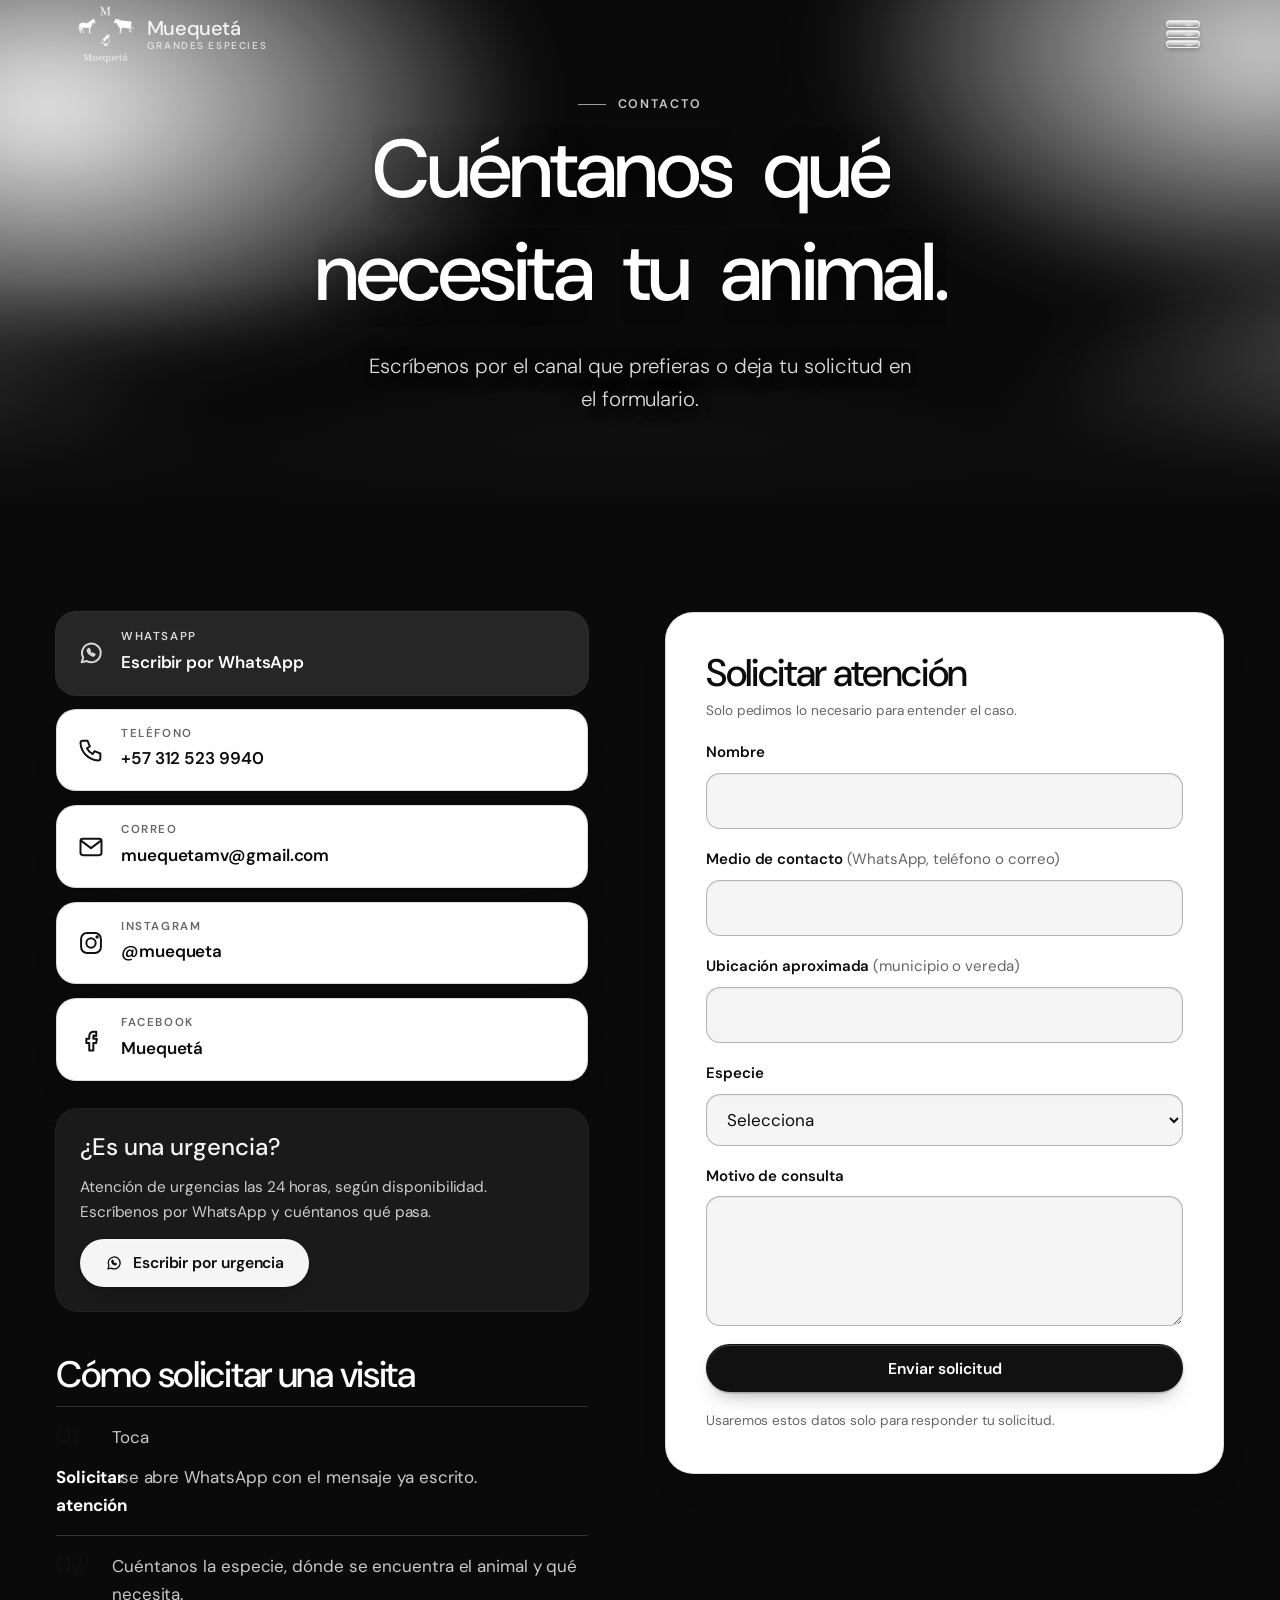
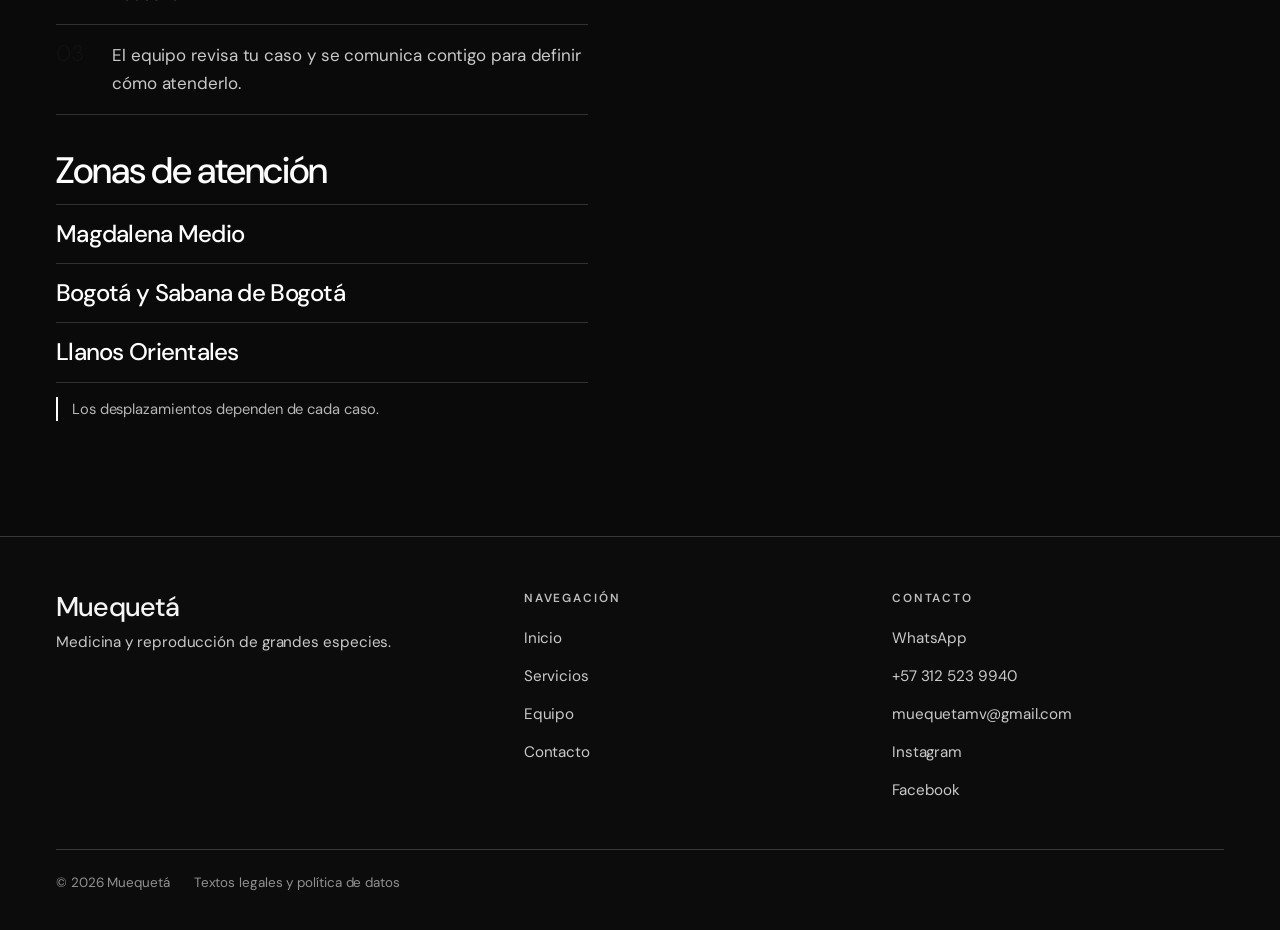
==== commit c0e7305f: "Add files via upload" ====
--- a/contacto.html
+++ b/contacto.html
@@ -6,12 +6,27 @@
 <title>Contacto · Muequetá</title>
 <meta name="description" content="Solicita atención veterinaria para grandes especies. Cuéntanos qué necesita tu animal.">
 <meta name="robots" content="noindex,nofollow"><!-- quitar al publicar -->
+<meta property="og:type" content="website">
+<meta property="og:site_name" content="Muequetá">
+<meta property="og:locale" content="es_CO">
+<meta property="og:title" content="Contacto · Muequetá">
+<meta property="og:description" content="Solicita atención veterinaria para grandes especies. Cuéntanos qué necesita tu animal.">
+<meta property="og:url" content="https://TU-DOMINIO.com/contacto.html">
+<meta property="og:image" content="https://TU-DOMINIO.com/og.jpg">
+<meta property="og:image:width" content="1200">
+<meta property="og:image:height" content="630">
+<meta property="og:image:alt" content="Caballo y logotipo de Muequetá, medicina y reproducción de grandes especies">
+<meta name="twitter:card" content="summary_large_image">
+<meta name="twitter:title" content="Contacto · Muequetá">
+<meta name="twitter:description" content="Solicita atención veterinaria para grandes especies. Cuéntanos qué necesita tu animal.">
+<meta name="twitter:image" content="https://TU-DOMINIO.com/og.jpg">
+<link rel="icon" type="image/png" href="[data-uri]">
 <meta name="theme-color" content="#F5F5F5">
 <link rel="preconnect" href="https://fonts.googleapis.com">
 <link rel="preconnect" href="https://fonts.gstatic.com" crossorigin>
 <link href="https://fonts.googleapis.com/css2?family=DM+Sans:opsz,wght@9..40,300;9..40,400;9..40,500;9..40,600&family=Instrument+Serif:ital@1&display=swap" rel="stylesheet">
-<link rel="stylesheet" href="main.css?v=20261013c">
-<script src="site-config.js?v=20261013c"></script>
+<style>:root{--ivory:#F5F5F5;--ivory-2:#E8E8E8;--paper:#FFFFFF;--carbon:#0C0C0C;--carbon-2:#1A1A1A;--carbon-3:#2B2B2B;--tierra:#111111;--tierra-d:#000000;--tierra-l:#BDBDBD;--verde:#262626;--verde-l:#9A9A9A;--ink:#0C0C0C;--ink-2:#444444;--ink-3:#666666;--line:rgba(12,12,12,.14);--line-d:rgba(255,255,255,.18);--amber:#F4E2B0;--amber-ink:#5B4300;--font-display:"DM Sans","Helvetica Neue",Arial,sans-serif;--font-accent:"Instrument Serif","Iowan Old Style",Georgia,serif;--font-body:"DM Sans","Helvetica Neue",Arial,sans-serif;--wrap:1200px;--gut:clamp(20px,5vw,56px);--header-h:68px;--ease:cubic-bezier(.22,.7,.2,1);--sh-card:0 1px 0 rgba(255,255,255,.8) inset,0 1px 2px rgba(12,12,12,.06),0 18px 40px -22px rgba(12,12,12,.28);--sh-btn:0 1px 0 rgba(255,255,255,.18) inset,0 1px 2px rgba(12,12,12,.3),0 10px 22px -12px rgba(12,12,12,.5)}*,*::before,*::after{box-sizing:border-box}html{-webkit-text-size-adjust:100%;scroll-behavior:smooth;scroll-padding-top:calc(var(--header-h) + 12px)}body{margin:0;background:var(--ivory);color:var(--ink);font:400 1.0625rem/1.65 var(--font-body);overflow-x:clip;-webkit-font-smoothing:antialiased;text-rendering:optimizeLegibility}img{display:block;max-width:100%;height:auto}a{color:inherit}h1,h2,h3,h4{font-family:var(--font-display);font-weight:400;letter-spacing:-.015em;line-height:1.06;margin:0;text-wrap:balance}h1{font-size:clamp(2.6rem,6.4vw,5.4rem);letter-spacing:-.025em}h2{font-size:clamp(2.05rem,4.4vw,3.5rem)}h3{font-size:clamp(1.45rem,2.4vw,1.9rem);line-height:1.15}p{margin:0;text-wrap:pretty}ul,ol{margin:0;padding:0;list-style:none}.wrap{width:100%;max-width:calc(var(--wrap) + var(--gut)*2);margin-inline:auto;padding-inline:var(--gut)}.sr-only{position:absolute;width:1px;height:1px;overflow:hidden;clip:rect(0 0 0 0);white-space:nowrap}.skip{position:absolute;left:12px;top:-60px;z-index:200;background:var(--carbon);color:var(--ivory);padding:12px 18px;border-radius:10px;text-decoration:none}.skip:focus{top:12px}:focus-visible{outline:3px solid var(--tierra);outline-offset:3px;border-radius:6px}.on-dark :focus-visible,.dark :focus-visible{outline-color:var(--tierra-l)}section{position:relative}.sec{padding-block:clamp(72px,11vw,150px)}.eyebrow{display:inline-flex;align-items:center;gap:12px;font:600 .78rem/1 var(--font-body);letter-spacing:.16em;text-transform:uppercase;color:var(--tierra)}.eyebrow::before{content:"";width:28px;height:1px;background:currentColor}.dark .eyebrow,.on-dark .eyebrow{color:var(--tierra-l)}.lede{font-size:clamp(1.1rem,1.6vw,1.3rem);line-height:1.6;color:var(--ink-2);max-width:60ch}.dark .lede{color:rgba(255,255,255,.78)}.sec-head{display:grid;gap:18px;margin-bottom:clamp(36px,6vw,72px)}.sec-head h2{max-width:20ch}.btn{--bg:var(--carbon);--fg:var(--ivory);display:inline-flex;align-items:center;justify-content:center;gap:10px;min-height:48px;padding:0 24px;border-radius:999px;border:1px solid transparent;background:var(--bg);color:var(--fg);font:600 .98rem/1 var(--font-body);text-decoration:none;cursor:pointer;box-shadow:var(--sh-btn);transition:transform .25s var(--ease),box-shadow .25s var(--ease),background .25s}.btn:hover{transform:translateY(-1px);box-shadow:0 1px 0 rgba(255,255,255,.2) inset,0 2px 4px rgba(12,12,12,.3),0 16px 28px -14px rgba(12,12,12,.55)}.btn:active{transform:translateY(0)}.btn svg{width:18px;height:18px;flex:none}.btn-accent{--bg:var(--tierra);--fg:#fff}.btn-accent:hover{background:var(--tierra-d)}.btn-ghost{--bg:transparent;--fg:var(--ink);border-color:rgba(12,12,12,.28);box-shadow:none}.btn-ghost:hover{background:rgba(12,12,12,.05);box-shadow:none}.btn-light{--bg:var(--ivory);--fg:var(--carbon)}.btn-ghost-light{--bg:transparent;--fg:var(--ivory);border-color:rgba(255,255,255,.4);box-shadow:none}.btn-ghost-light:hover{background:rgba(255,255,255,.1);box-shadow:none}.btn-sm{min-height:44px;padding:0 20px;font-size:.92rem}.btn-row{display:flex;flex-wrap:wrap;gap:12px}.link-arrow{display:inline-flex;align-items:center;gap:8px;font-weight:600;text-decoration:none;color:var(--tierra-d);min-height:44px}.link-arrow::after{content:"→";transition:transform .25s var(--ease)}.link-arrow:hover::after{transform:translateX(4px)}.link-arrow:hover{text-decoration:underline;text-underline-offset:4px}.site-header{position:fixed;inset:0 0 auto 0;z-index:100;height:var(--header-h);transition:background .35s,box-shadow .35s,color .35s;color:var(--ink)}.site-header .bar{height:100%;display:flex;align-items:center;gap:18px}.site-header.is-solid{background:rgba(255,255,255,.88);-webkit-backdrop-filter:saturate(1.4) blur(14px);backdrop-filter:saturate(1.4) blur(14px);box-shadow:0 1px 0 var(--line)}body[data-hero="dark"] .site-header:not(.is-solid){color:var(--ivory)}.brand{display:flex;align-items:center;gap:12px;text-decoration:none;margin-right:auto;min-height:44px}.brand img{width:46px;height:46px;filter:brightness(0) opacity(.9);transition:filter .3s}body[data-hero="dark"] .site-header:not(.is-solid) .brand img{filter:none}.brand-text{font:500 1.35rem/1 var(--font-display);letter-spacing:-.01em;display:grid;gap:3px}.brand-text small{font:600 .62rem/1 var(--font-body);letter-spacing:.16em;text-transform:uppercase;opacity:.72}.nav{display:flex;gap:4px}.nav a{display:inline-flex;align-items:center;min-height:44px;padding:0 14px;border-radius:999px;text-decoration:none;font-weight:500;font-size:.95rem;position:relative}.nav a::after{content:"";position:absolute;left:14px;right:14px;bottom:8px;height:1px;background:currentColor;transform:scaleX(0);transform-origin:left;transition:transform .3s var(--ease)}.nav a:hover::after,.nav a[aria-current="page"]::after{transform:scaleX(1)}.menu-btn{display:none;width:48px;height:48px;border:0;background:transparent;color:inherit;border-radius:50%;cursor:pointer;position:relative}.menu-btn i,.menu-btn i::before{position:absolute;left:14px;right:14px;height:2px;background:currentColor;border-radius:2px;transition:transform .3s var(--ease)}.menu-btn i{top:23px}.menu-btn i::before{content:"";left:0;right:0;top:-6px;box-shadow:0 12px 0 currentColor}.menu-btn[aria-expanded="true"] i{transform:rotate(45deg)}.menu-btn[aria-expanded="true"] i::before{transform:translateY(6px) rotate(90deg);box-shadow:none}@media (max-width:860px){.menu-btn{display:block;margin-right:-8px}.nav{position:fixed;inset:var(--header-h) 0 auto 0;flex-direction:column;gap:0;background:var(--ivory);padding:12px var(--gut) 28px;box-shadow:0 24px 40px -20px rgba(12,12,12,.4);transform:translateY(-8px);opacity:0;visibility:hidden;transition:opacity .25s,transform .3s var(--ease),visibility .25s;color:var(--ink)}.nav.open{opacity:1;transform:none;visibility:visible}.nav a{min-height:56px;font:400 1.6rem/1 var(--font-display);border-bottom:1px solid var(--line);border-radius:0;padding:0}.nav a::after{display:none}.site-header .btn-sm{padding:0 16px;font-size:.86rem}.brand-text small{display:none}}@media (max-width:420px){.brand-text{display:none}}.hero{position:relative;height:100svh;min-height:560px;background:#111;color:#fff;overflow:hidden}.hero-wrap{position:relative;z-index:1}@media (prefers-reduced-motion:no-preference){.js .hero-wrap{margin-bottom:-20svh}}.js .hero{position:sticky;top:0}.hero-dim{position:absolute;inset:0;z-index:1;background:#000;opacity:var(--dim,0);pointer-events:none}@media (prefers-reduced-motion:no-preference){.js .hero-wrap{height:122svh}}.hero-img{position:absolute;inset:0;width:100%;height:100%;object-fit:cover;object-position:28% 40%;transform:scale(calc(1 + var(--hp,0)*.08))}.hero::after{content:"";position:absolute;inset:0;background:radial-gradient(75% 65% at 50% 50%,rgba(8,8,8,.68),rgba(8,8,8,.5)),linear-gradient(0deg,rgba(8,8,8,.7),rgba(8,8,8,0) 40%);pointer-events:none}.hero-copy{position:relative;z-index:2;height:100%;display:grid;place-content:center;justify-items:center;text-align:center;gap:22px;padding:calc(var(--header-h) + 24px) var(--gut) 72px;opacity:calc(1 - var(--hp,0)*1.3);transform:translateY(calc(var(--hp,0)*-40px))}.hero-kicker{font:600 .8rem/1.4 var(--font-body);letter-spacing:.2em;text-transform:uppercase;color:rgba(255,255,255,.8)}.hero h1{font-size:clamp(2.6rem,7.2vw,6.2rem);line-height:1.02;letter-spacing:-.03em;text-shadow:0 2px 30px rgba(0,0,0,.35)}.hero h1 em{font-style:italic;color:#d8d8d8}.hero-lede{font-size:clamp(1.05rem,1.6vw,1.3rem);color:rgba(255,255,255,.88);max-width:46ch;margin-top:6px}.hero-meta{display:flex;flex-wrap:wrap;justify-content:center;gap:8px 26px;font-size:.84rem;letter-spacing:.08em;color:rgba(255,255,255,.7);padding-top:18px;border-top:1px solid var(--line-d);margin-top:10px}.hero .photo-flag{left:auto!important;right:16px;top:auto!important;bottom:16px!important}.rise{display:block;overflow:hidden;padding-bottom:.14em;margin-bottom:-.14em}.rise>span{display:block}@media (prefers-reduced-motion:no-preference){.js .rise>span{transform:translateY(118%);opacity:0;transition:transform 1.15s var(--ease),opacity 1s var(--ease);transition-delay:calc(var(--k,0)*.15s + .3s)}.js.ready .rise>span{transform:none;opacity:1}.js .rise-fade{opacity:0;transform:translateY(20px);transition:opacity 1s var(--ease),transform 1.1s var(--ease);transition-delay:calc(var(--k,0)*.15s + .3s)}.js.ready .rise-fade{opacity:1;transform:none}}main>section:not(.hero){position:relative;z-index:2}.enfoque{background:#000;color:#fff;padding-block:clamp(28px,4vw,48px) clamp(70px,9vw,120px)}.enf-head{display:grid;gap:20px;margin-bottom:clamp(40px,7vw,90px);max-width:880px}.enf-head h2{font-size:clamp(2.2rem,5vw,4.2rem);max-width:18ch}.stack{position:relative}.scard{--top:calc(var(--header-h) + 22px + var(--i)*26px);position:sticky;top:var(--top);transform-origin:50% 0;min-height:min(60svh,480px);margin-bottom:20svh;border-radius:30px;padding:clamp(26px,4vw,52px);display:grid;grid-template-rows:auto auto 1fr;gap:22px;align-content:start;border:1px solid rgba(255,255,255,.1);box-shadow:0 -12px 40px -18px rgba(0,0,0,.8);will-change:transform;overflow:hidden}.scard:nth-child(1){background:#1a1a1a}.scard:nth-child(2){background:#262626}.scard:nth-child(3){background:#333;margin-bottom:14svh}.scard::after{content:"";position:absolute;inset:0;background:#000;opacity:var(--dim,0);pointer-events:none;border-radius:inherit}.scard h3{font-size:clamp(2.6rem,7vw,5.6rem);line-height:.98;letter-spacing:-.03em}.scard h3 span{display:block;color:rgba(255,255,255,.5)}.tags{display:flex;flex-wrap:wrap;gap:8px}.tags li{font-size:.84rem;padding:7px 15px;border-radius:999px;border:1px solid rgba(255,255,255,.22);color:rgba(255,255,255,.85)}.scard p{display:flex;gap:14px;align-items:flex-start;max-width:58ch;color:rgba(255,255,255,.78);align-self:end}.scard p::before{content:"✳";flex:none;color:#fff;line-height:1.5}@media (prefers-reduced-motion:reduce){.scard{position:static;margin-bottom:16px;min-height:0}.scard::after{display:none}}.species{background:#000;color:#fff;border-radius:36px 36px 0 0;margin-top:-36px;z-index:3!important}.species-pin{position:relative;height:540svh}.sp-stage{position:sticky;top:0;height:100svh;overflow:hidden}.sp-title{position:absolute;z-index:3;left:var(--gut);top:calc(var(--header-h) + 22px);font:600 .78rem/1.3 var(--font-body);letter-spacing:.18em;text-transform:uppercase;color:rgba(255,255,255,.65);max-width:calc(100% - var(--gut)*2)}.sp-copy{position:absolute;z-index:3;left:var(--gut);top:50%;transform:translateY(-50%);width:min(46vw,620px);height:60svh}.sp-slide{position:absolute;left:0;right:0;top:50%;display:grid;gap:18px;transform:translateY(-38%);opacity:0;pointer-events:none;transition:opacity .6s var(--ease),transform .9s var(--ease)}.sp-slide.is-active{opacity:1;transform:translateY(-50%);pointer-events:auto}.sp-slide.is-past{transform:translateY(-62%)}.sp-label{font:500 1rem/1.4 var(--font-body);color:rgba(255,255,255,.55)}.sp-slide h3{font-size:clamp(2.1rem,4.4vw,4.1rem);line-height:1.04;letter-spacing:-.025em;max-width:15ch}.sp-slide[data-i="0"] h3{font-size:clamp(2.4rem,5.2vw,4.8rem)}.sp-slide p{color:rgba(255,255,255,.72);max-width:40ch}.orb{position:absolute;z-index:1;right:calc(min(92svh,62vw)*-.22);top:50%;width:min(92svh,62vw);aspect-ratio:1;transform:translateY(-50%);border-radius:50%;overflow:hidden;background:#111;box-shadow:inset 0 0 0 1px rgba(255,255,255,.18),0 0 140px rgba(255,255,255,.07)}.orb-ring{position:absolute;inset:0;z-index:4;border-radius:50%;pointer-events:none;box-shadow:inset 0 0 60px rgba(255,255,255,.14),inset 0 0 0 6px rgba(255,255,255,.07);background:radial-gradient(circle at 28% 20%,rgba(255,255,255,.2),transparent 40%)}.orb-layer{position:absolute;inset:0;opacity:0;transform:scale(1.16) rotate(-7deg);filter:blur(14px);transition:opacity .8s var(--ease),transform 1.2s var(--ease),filter .9s var(--ease)}.orb-layer.is-active{opacity:1;transform:none;filter:none}.orb-layer.is-past{transform:scale(.9) rotate(5deg)}.orb-layer>img:not(.sil){width:100%;height:100%;object-fit:cover}.plate{display:grid;place-items:center;background:radial-gradient(100% 100% at 30% 20%,#2e2e2e,#0d0d0d);padding:0 22% 0 12%;text-align:center}.plate .rings{position:absolute;inset:0;width:100%;height:100%;opacity:.5}.plate-inner{position:relative;display:grid;gap:18px;justify-items:center;max-width:34ch}.plate img.sil{width:min(70%,360px);filter:drop-shadow(0 20px 30px rgba(0,0,0,.4))}.need{display:grid;gap:8px;border:1px dashed rgba(255,255,255,.4);border-radius:16px;padding:14px 18px;font-size:.86rem;line-height:1.5;color:rgba(255,255,255,.85);text-align:left}.need b{display:block;font:600 .68rem/1 var(--font-body);letter-spacing:.16em;text-transform:uppercase;color:#bdbdbd;margin-bottom:2px}.bars{position:absolute;z-index:4;left:var(--gut);right:var(--gut);bottom:34px;display:flex;gap:clamp(10px,2vw,24px)}.bar{flex:1;height:30px;padding:0;border:0;background:transparent;cursor:pointer;position:relative}.bar i{position:absolute;left:0;right:0;top:14px;height:2px;background:rgba(255,255,255,.22);overflow:hidden}.bar i::after{content:"";position:absolute;inset:0;background:#fff;transform:scaleX(var(--f,0));transform-origin:left}.species-fallback,.species-steps{display:none}html:not(.js) .sp-stage,html:not(.js) .species-pin{display:none}html:not(.js) .species-fallback{display:block;padding-block:80px}@media (max-width:859px){.species{border-radius:28px 28px 0 0}.sp-copy{left:0;right:0;top:auto;bottom:70px;transform:none;width:auto;height:36svh;padding-inline:var(--gut)}.sp-slide{left:var(--gut);right:var(--gut)}.sp-slide h3,.sp-slide[data-i="0"] h3{font-size:clamp(1.7rem,7.4vw,2.4rem);max-width:none}.sp-slide p{font-size:.96rem}.orb{right:50%;top:calc(var(--header-h) + 56px);transform:translateX(50%);width:min(78vw,40svh)}.plate{padding:0 10%}.plate .need{display:none}.sp-title{font-size:.7rem}}@media (prefers-reduced-motion:reduce){.species-pin{display:none}.species-fallback{display:block;padding-block:80px}}.species-steps{gap:22px}.species-fallback .species-steps{display:grid}html:not(.js) .species-fallback .species-steps{display:grid}.step{background:#161616;border-radius:24px;overflow:hidden;border:1px solid rgba(255,255,255,.12);color:#fff}.step-fig{display:block;position:relative;aspect-ratio:4/3;background:#000;overflow:hidden;margin:0}.step[data-i="0"] .step-fig{aspect-ratio:4/5}.step-fig img:not(.sil){width:100%;height:100%;object-fit:cover}.step-fig .plate{position:absolute;inset:0;padding:20px}.step-fig .plate img.sil{width:min(50%,220px)}.step-copy{display:grid;gap:12px;padding:22px 22px 28px}.step .num{font:600 .8rem/1 var(--font-body);letter-spacing:.16em;color:#bdbdbd}.step p{color:rgba(255,255,255,.75)}.step .lede{color:#fff}.species-fallback .species-steps{display:grid}.wave{background:#000}.wave-stage{position:relative;overflow:hidden;background:#000}.wave-dark{position:relative;background:#000;color:#fff;padding-block:clamp(90px,14vw,170px)}.wave-msg{position:relative;z-index:3;display:grid;gap:22px;justify-items:center;text-align:center;max-width:820px;margin-inline:auto;padding-inline:var(--gut)}.wave-msg h2{font-size:clamp(2.2rem,5.4vw,4.4rem);max-width:16ch}.wave-msg p{color:rgba(255,255,255,.78);max-width:46ch}.wave-halo,.wave-light{display:none}@media (prefers-reduced-motion:no-preference){.js .wave{height:210vh}.js .wave-stage{position:sticky;top:0;height:100svh;display:grid;place-items:center}.js .wave-dark{position:absolute;inset:0;padding:0;display:grid;place-items:center}.js .wl{will-change:transform,opacity}.js .wave-halo{display:block;position:absolute;inset:0;z-index:4;pointer-events:none;--r:0px;--rx:0px;background:radial-gradient(ellipse var(--rx) var(--r) at 50% 100%,#f5f5f5 0,#f5f5f5 66%,rgba(236,236,236,.82) 76%,rgba(170,170,170,.5) 86%,rgba(70,70,70,.22) 94%,rgba(0,0,0,0) 100%)}.js .wave-light{display:block;position:absolute;inset:0;z-index:5;background:#f5f5f5;opacity:0;pointer-events:none}}@media (prefers-reduced-motion:no-preference) and (max-width:700px){.js .wave{height:190vh}}.cross{display:none}.servicios-home{background:var(--ivory)}.cards{display:grid;grid-template-columns:repeat(2,minmax(0,1fr));gap:clamp(16px,2.4vw,28px)}.card{position:relative;display:grid;align-content:start;gap:16px;background:var(--paper);border:1px solid var(--line);border-radius:26px;padding:clamp(24px,3vw,38px);box-shadow:var(--sh-card);transition:transform .4s var(--ease),box-shadow .4s}.card:hover{transform:translateY(-3px)}.card::before,.card::after{content:"";position:absolute;width:14px;height:14px;border:1px solid var(--tierra);opacity:.55}.card::before{top:14px;right:14px;border-width:1px 1px 0 0}.card::after{bottom:14px;left:14px;border-width:0 0 1px 1px}.card .glyph{width:64px;height:64px;color:var(--tierra)}.card h3{font-size:clamp(1.6rem,2.6vw,2.1rem)}.card .benefit{color:var(--ink-2)}.chips{display:flex;flex-wrap:wrap;gap:8px}.chips li{font-size:.84rem;padding:7px 13px;border-radius:999px;background:var(--ivory-2);color:var(--ink-2);border:1px solid var(--line)}@media (max-width:760px){.cards{grid-template-columns:1fr}}.equipo-home{background:var(--ivory-2)}.team{display:grid;grid-template-columns:repeat(2,minmax(0,1fr));gap:clamp(18px,3vw,36px)}.person{background:var(--paper);border-radius:28px;overflow:hidden;box-shadow:var(--sh-card);border:1px solid var(--line);display:grid;grid-template-rows:auto 1fr}.person figure{margin:0;position:relative;aspect-ratio:4/3.4;background:var(--ivory-2);overflow:hidden}.person figure img{width:100%;height:100%;object-fit:cover}.person-body{padding:clamp(22px,3vw,34px);display:grid;gap:12px;align-content:start}.person h3{font-size:clamp(1.7rem,2.8vw,2.2rem)}.person .role{font:600 .8rem/1.4 var(--font-body);letter-spacing:.1em;text-transform:uppercase;color:var(--tierra-d)}.person p{color:var(--ink-2);font-size:1rem}.exp{display:grid;gap:0;margin-top:6px;border-top:1px solid var(--line)}.exp li{padding:11px 0 11px 22px;border-bottom:1px solid var(--line);position:relative;font-size:.96rem;color:var(--ink-2)}.exp li::before{content:"";position:absolute;left:2px;top:1.15em;width:7px;height:7px;border:1px solid var(--tierra);transform:rotate(45deg)}@media (max-width:760px){.team{grid-template-columns:1fr}}.zonas{background:var(--ivory)}.zonas-grid{display:grid;grid-template-columns:1fr 1.1fr;gap:clamp(30px,6vw,90px);align-items:center}.zone-list{display:grid;gap:0;border-top:1px solid var(--line);margin:28px 0}.zone-list li{display:flex;justify-content:space-between;gap:16px;padding:16px 0;border-bottom:1px solid var(--line);font:400 1.5rem/1.1 var(--font-display)}.zone-list li span{font:600 .78rem/1.6 var(--font-body);letter-spacing:.1em;text-transform:uppercase;color:var(--ink-3)}.zone-fig{background:var(--paper);border:1px solid var(--line);border-radius:28px;box-shadow:var(--sh-card);padding:clamp(12px,2vw,24px)}.zone-fig svg{width:100%;height:auto}.note{font-size:.92rem;color:var(--ink-3);border-left:2px solid var(--tierra);padding-left:14px}@media (max-width:860px){.zonas-grid{grid-template-columns:1fr}}.cierre{background:var(--carbon);color:var(--ivory);overflow:hidden}.cierre .grid{display:grid;grid-template-columns:1.3fr 1fr;gap:clamp(30px,6vw,90px);align-items:center}.cierre h2{max-width:14ch}.cierre-logo{width:min(300px,70%);justify-self:center;opacity:.95}.cierre p{color:rgba(255,255,255,.78);max-width:46ch;margin-block:20px 30px}@media (max-width:860px){.cierre .grid{grid-template-columns:1fr}.cierre-logo{justify-self:start;width:170px;order:-1}}.site-footer{background:var(--carbon);color:rgba(255,255,255,.78);border-top:1px solid var(--line-d);padding-block:56px 36px;font-size:.95rem}.foot{display:grid;grid-template-columns:1.3fr 1fr 1fr;gap:36px}.foot h4{font:600 .74rem/1 var(--font-body);letter-spacing:.16em;text-transform:uppercase;color:var(--tierra-l);margin-bottom:16px}.foot ul{display:grid;gap:2px}.foot a{display:inline-flex;min-height:36px;align-items:center;text-decoration:none}.foot a:hover{color:#fff;text-decoration:underline;text-underline-offset:4px}.foot .brand-line{font:400 1.7rem/1 var(--font-display);color:var(--ivory);margin-bottom:10px}.legal{margin-top:40px;padding-top:22px;border-top:1px solid var(--line-d);display:flex;flex-wrap:wrap;gap:8px 24px;font-size:.84rem;color:rgba(255,255,255,.55)}@media (max-width:760px){.foot{grid-template-columns:1fr}}.page-hero{padding:calc(var(--header-h) + clamp(56px,9vw,120px)) 0 clamp(40px,6vw,80px);background:var(--ivory)}.page-hero h1{font-size:clamp(2.5rem,6vw,4.9rem);max-width:15ch;margin-top:20px}.page-hero .lede{margin-top:24px}.svc{padding-block:clamp(56px,8vw,110px);border-top:1px solid var(--line)}.svc:nth-of-type(even){background:var(--ivory-2)}.svc-grid{display:grid;grid-template-columns:minmax(0,.9fr) minmax(0,1.1fr);gap:clamp(30px,6vw,90px);align-items:start}.svc-head{display:grid;gap:18px;position:sticky;top:calc(var(--header-h) + 28px)}.svc-head .glyph{width:56px;height:56px;color:var(--tierra)}.svc-head h2{font-size:clamp(2rem,3.8vw,3.1rem)}.svc-photo{margin:6px 0 0;border-radius:22px;overflow:hidden;box-shadow:var(--sh-card);aspect-ratio:4/3;background:var(--carbon)}.svc-photo img{width:100%;height:100%;object-fit:cover}.svc-photo.tall{aspect-ratio:4/5}.svc-list{display:grid;border-top:1px solid var(--line)}.svc-list li{display:grid;grid-template-columns:22px 1fr;gap:14px;padding:16px 0;border-bottom:1px solid var(--line)}.svc-list li::before{content:"";width:8px;height:8px;margin-top:.55em;border:1px solid var(--tierra);transform:rotate(45deg)}.svc-list b{font-weight:600;display:block}.svc-list span{color:var(--ink-2);font-size:.97rem}.svc-note{margin-top:22px;padding:18px 20px;border-radius:16px;background:var(--paper);border:1px solid var(--line);font-size:.96rem;color:var(--ink-2)}.svc .btn-row{margin-top:26px}.urgent{margin-top:26px;display:grid;gap:14px;padding:24px;border-radius:22px;background:var(--carbon);color:var(--ivory);box-shadow:0 30px 50px -30px rgba(12,12,12,.6)}.urgent strong{font:400 1.5rem/1.15 var(--font-display)}.urgent p{color:rgba(255,255,255,.78);font-size:.96rem}.index-nav{position:sticky;top:var(--header-h);z-index:50;background:rgba(255,255,255,.92);-webkit-backdrop-filter:blur(12px);backdrop-filter:blur(12px);border-bottom:1px solid var(--line)}.index-nav ul{display:flex;gap:6px;overflow-x:auto;padding-block:8px;scrollbar-width:none}.index-nav a{display:inline-flex;align-items:center;min-height:44px;padding:0 16px;border-radius:999px;text-decoration:none;font-weight:500;font-size:.93rem;white-space:nowrap;border:1px solid transparent}.index-nav a:hover{border-color:var(--line);background:var(--paper)}.index-nav a.on{background:var(--carbon);color:var(--ivory)}@media (max-width:860px){.svc-grid{grid-template-columns:1fr}.svc-head{position:static}}.profile{display:grid;grid-template-columns:minmax(0,.9fr) minmax(0,1.1fr);gap:clamp(28px,6vw,90px);align-items:center;padding-block:clamp(40px,6vw,80px)}.profile:nth-of-type(even) figure{order:2}.profile figure{margin:0;border-radius:28px;overflow:hidden;box-shadow:var(--sh-card);aspect-ratio:4/4.2;background:var(--ivory-2)}.profile figure img{width:100%;height:100%;object-fit:cover}.profile .person-body{padding:0}.values{display:grid;grid-template-columns:repeat(3,minmax(0,1fr));gap:clamp(16px,2.4vw,28px)}.value{padding:28px;border-radius:24px;background:var(--paper);border:1px solid var(--line);box-shadow:var(--sh-card);display:grid;gap:12px}.value svg{width:44px;height:44px;color:var(--tierra)}.value p{color:var(--ink-2);font-size:1rem}@media (max-width:860px){.profile,.values{grid-template-columns:1fr}.profile:nth-of-type(even) figure{order:0}}.contact-grid{display:grid;grid-template-columns:minmax(0,1fr) minmax(0,1.05fr);gap:clamp(30px,6vw,90px);align-items:start;padding-bottom:clamp(60px,9vw,120px)}.channels{display:grid;gap:14px}.ch{display:flex;align-items:center;gap:16px;padding:18px 20px;border-radius:20px;background:var(--paper);border:1px solid var(--line);box-shadow:var(--sh-card);text-decoration:none;min-height:72px}.ch svg{width:28px;height:28px;color:var(--tierra);flex:none}.ch>span:not(.pend){flex:1 1 150px;min-width:0}.ch{flex-wrap:wrap}.ch .pend{margin-left:auto}.ch small{display:block;font:600 .72rem/1 var(--font-body);letter-spacing:.14em;text-transform:uppercase;color:var(--ink-3);margin-bottom:5px}.ch strong{font-weight:600;overflow-wrap:anywhere}.ch.wa{background:var(--verde);color:#fff;border-color:transparent}.ch.wa svg,.ch.wa small{color:rgba(255,255,255,.82)}.steps{counter-reset:s;display:grid;gap:0;border-top:1px solid var(--line);margin-top:8px}.steps li{counter-increment:s;display:grid;grid-template-columns:44px 1fr;gap:12px;padding:16px 0;border-bottom:1px solid var(--line);color:var(--ink-2)}.steps li::before{content:counter(s,decimal-leading-zero);font:italic 400 1.4rem/1.2 var(--font-display);color:var(--tierra)}.form{display:grid;gap:18px;background:var(--paper);border:1px solid var(--line);border-radius:28px;padding:clamp(22px,3.4vw,40px);box-shadow:var(--sh-card)}.field{display:grid;gap:8px}.field label{font-weight:600;font-size:.94rem}.field .hint{font-weight:400;color:var(--ink-3)}.field input,.field select,.field textarea{width:100%;font:inherit;color:var(--ink);background:var(--ivory);border:1px solid rgba(12,12,12,.28);border-radius:14px;padding:13px 16px;min-height:50px;box-shadow:0 1px 2px rgba(12,12,12,.06) inset}.field textarea{min-height:130px;resize:vertical}.field input:focus,.field select:focus,.field textarea:focus{outline:3px solid var(--tierra);outline-offset:1px;border-color:var(--tierra)}.form-status{font-size:.95rem;padding:14px 16px;border-radius:14px;background:var(--ivory-2);display:none}.form-status.show{display:block}.fine{font-size:.85rem;color:var(--ink-3)}@media (max-width:860px){.contact-grid{grid-template-columns:1fr}}.pend{display:none}html.revision .pend{display:inline-flex;align-items:center;gap:6px;vertical-align:middle;margin-left:8px;padding:3px 9px;border-radius:999px;background:var(--amber);color:var(--amber-ink);font:700 .64rem/1.3 var(--font-body);letter-spacing:.08em;text-transform:uppercase;border:1px solid #d9bb6a;white-space:nowrap}html.revision .pend::before{content:"!";font-weight:800}html:not(.revision) [data-confirmar]:not(.ok){display:none!important}html.revision [data-confirmar]:not(.ok){outline:1px dashed #cda43a;outline-offset:6px;border-radius:8px}.photo-flag{display:none}html.revision .photo-flag{display:block;position:absolute;z-index:6;left:12px;top:12px;max-width:calc(100% - 24px);padding:5px 10px;border-radius:8px;background:var(--amber);color:var(--amber-ink);font:700 .64rem/1.3 var(--font-body);letter-spacing:.06em;text-transform:uppercase}.rev-btn{position:fixed;z-index:150;left:14px;bottom:76px;display:inline-flex;align-items:center;gap:8px;min-height:44px;padding:0 16px;border-radius:999px;border:1px solid #d9bb6a;background:var(--amber);color:var(--amber-ink);font:700 .82rem/1 var(--font-body);cursor:pointer;box-shadow:0 10px 24px -10px rgba(0,0,0,.4)}.rev-panel{position:fixed;z-index:160;left:14px;bottom:130px;width:min(420px,calc(100vw - 28px));max-height:min(72svh,640px);overflow:auto;background:var(--paper);color:var(--ink);border:1px solid var(--line);border-radius:22px;box-shadow:0 30px 70px -20px rgba(0,0,0,.5);padding:20px;display:none}.rev-panel.open{display:block}.rev-panel h2{font-size:1.5rem;margin-bottom:6px}.rev-panel p{font-size:.88rem;color:var(--ink-3);margin-bottom:12px}.rev-panel ol{display:grid;gap:0;counter-reset:r;border-top:1px solid var(--line)}.rev-panel li{counter-increment:r;padding:10px 0 10px 30px;border-bottom:1px solid var(--line);position:relative;font-size:.9rem;line-height:1.45}.rev-panel li::before{content:counter(r);position:absolute;left:0;top:10px;width:22px;height:22px;border-radius:50%;background:var(--ivory-2);display:grid;place-items:center;font:700 .7rem/1 var(--font-body)}.rev-panel li b{display:block}.rev-panel li em{font-style:normal;color:var(--ink-3)}.rev-toggle{display:flex;align-items:center;gap:10px;margin-top:14px;font-size:.88rem;min-height:44px}.rev-toggle input{width:20px;height:20px}@media (prefers-reduced-motion:no-preference){.js .rv{opacity:0;transform:translateY(26px);transition:opacity .9s var(--ease),transform 1s var(--ease);transition-delay:var(--d,0s)}.js .rv.in{opacity:1;transform:none}}@media (prefers-reduced-motion:reduce){html{scroll-behavior:auto}*,*::before,*::after{transition-duration:.01ms!important;animation-duration:.01ms!important}.species-stage{display:none}.species-grid{grid-template-columns:1fr}.step,.step[data-i="0"]{min-height:0;display:block;background:var(--paper);border-radius:24px;overflow:hidden;box-shadow:var(--sh-card)}.species-steps{gap:22px}.step-fig{display:block;position:relative;aspect-ratio:4/3;background:var(--carbon);overflow:hidden}.step[data-i="0"] .step-fig{aspect-ratio:4/5}.step-fig .plate{position:absolute;inset:0;padding:20px}.step-fig .plate img.sil{width:min(50%,220px)}.step-copy{opacity:1;transform:none;padding:22px 22px 28px}}html:not(.revision) [data-ct]:not(.ok){display:none}a[data-ct]:not([href]){cursor:default}body[data-hero="dark"] .site-header:not(.is-solid) .btn-accent{--bg:#fff;--fg:#0c0c0c}.btn-accent:hover{background:#000}.orb .photo-flag{display:none!important}.plate-name{font:400 clamp(1.5rem,2.6vw,2.3rem)/1 var(--font-display)}.site-header .wrap{max-width:none;padding-inline:clamp(28px,6vw,88px)}.brand img{width:58px;height:58px}@media (max-width:860px){.site-header .wrap{padding-inline:24px}.brand img{width:52px;height:52px}}.menu-btn{display:block;width:60px;height:60px;margin-right:-10px;border:0;background:transparent;border-radius:16px;cursor:pointer;position:relative;color:inherit;--g1:#e6e6e6;--g2:#cfcfcf;--g3:#a6a6a6;--edge:rgba(255,255,255,.6);--glow:rgba(255,255,255,.18);--hi:rgba(255,255,255,.6)}.site-header.is-solid .menu-btn{--g1:#5a5a5a;--g2:#161616;--g3:#000;--edge:rgba(255,255,255,.35);--glow:rgba(0,0,0,.14);--hi:rgba(255,255,255,.55)}.menu-btn i{position:absolute;left:13px;right:13px;top:auto;height:8px;border-radius:999px;background:linear-gradient(180deg,var(--g1) 0,var(--g2) 55%,var(--g3) 100%);border:1px solid var(--edge);box-shadow:inset 0 1px 0 var(--hi),inset 0 -2px 3px rgba(0,0,0,.18),0 0 12px var(--glow),0 2px 5px rgba(0,0,0,.25);transition:transform .45s var(--ease),opacity .3s,top .45s var(--ease);overflow:hidden}.menu-btn i::before{content:"";position:absolute;right:4px;bottom:0;width:38%;height:60%;border-radius:50%;background:radial-gradient(closest-side,var(--hi),transparent);box-shadow:none;left:auto;top:auto;transform:none}.menu-btn i:nth-of-type(1){top:16px}.menu-btn i:nth-of-type(2){top:26px}.menu-btn i:nth-of-type(3){top:36px}.menu-btn[aria-expanded="true"] i:nth-of-type(1){top:26px;transform:rotate(45deg)}.menu-btn[aria-expanded="true"] i:nth-of-type(2){opacity:0}.menu-btn[aria-expanded="true"] i:nth-of-type(3){top:26px;transform:rotate(-45deg)}.menu-btn[aria-expanded="true"] i{transform-origin:center}.menu-btn:hover i{box-shadow:inset 0 1px 0 var(--hi),inset 0 -2px 3px rgba(0,0,0,.18),0 0 12px var(--glow),0 2px 5px rgba(0,0,0,.25)}.nav{position:fixed;top:calc(var(--header-h) + 6px);right:clamp(16px,4vw,56px);left:auto;bottom:auto;width:min(380px,calc(100vw - 32px));flex-direction:column;gap:0;background:var(--ivory);color:var(--ink);padding:8px 26px 14px;border-radius:24px;box-shadow:0 30px 60px -20px rgba(0,0,0,.5),0 0 0 1px var(--line);transform:translateY(-8px);opacity:0;visibility:hidden;transition:opacity .25s,transform .35s var(--ease),visibility .25s}.nav.open{opacity:1;transform:none;visibility:visible}.nav a{min-height:60px;font:400 1.7rem/1 var(--font-display);border-bottom:1px solid var(--line);border-radius:0;padding:0}.nav a:last-child{border-bottom:0}.nav a::after{display:none}.nav a[aria-current="page"]{font-style:italic}@media (prefers-reduced-motion:no-preference){.js .enf-head .rv{opacity:0;transform:translateX(-56px);transition:opacity .6s var(--ease),transform .7s var(--ease)}.js .enf-head .rv.in{opacity:1;transform:none}.js .enf-head h2.rv{transition-delay:.06s}.js .enf-head p.rv{transition-delay:.12s}}@media (prefers-reduced-motion:no-preference){.js .servicios-home{margin-top:-18svh;z-index:3}}.servicios-home{padding-top:clamp(32px,4vw,56px)}.enfoque{position:relative}.enfoque::before{content:"";position:absolute;left:0;right:0;bottom:calc(100% - 1px);height:55svh;pointer-events:none;background:linear-gradient(to bottom,rgba(0,0,0,0) 0,rgba(0,0,0,.06) 18%,rgba(0,0,0,.22) 38%,rgba(0,0,0,.5) 60%,rgba(0,0,0,.8) 80%,#000 100%)}.hero-img{top:-14%;height:116%;object-position:26% 36%}.hero-copy{place-content:end center;padding-bottom:clamp(44px,8svh,84px)}.hero h1{font-size:clamp(2.3rem,6vw,5.2rem)}@media (max-width:700px){.hero-img{object-position:18% 34%}.hero h1{font-size:clamp(2.1rem,9.4vw,2.7rem)}.hero-lede{font-size:.98rem}.hero-copy{gap:14px;padding-bottom:92px}.hero-meta{padding-top:12px;gap:4px 18px;font-size:.78rem}}.orb{box-shadow:inset 0 1px 0 rgba(255,255,255,.28),inset 0 -26px 46px rgba(0,0,0,.4),inset 0 0 0 1px rgba(255,255,255,.14),0 40px 80px -30px rgba(0,0,0,.9),0 0 90px rgba(255,255,255,.05)}.orb-ring{box-shadow:inset 0 0 50px rgba(255,255,255,.07),inset 0 0 0 8px rgba(255,255,255,.04),inset 0 2px 1px rgba(255,255,255,.22);background:radial-gradient(circle at 26% 16%,rgba(255,255,255,.13),transparent 38%),linear-gradient(160deg,rgba(255,255,255,.05),transparent 40%,rgba(0,0,0,.18))}.need,.step{background:linear-gradient(180deg,rgba(255,255,255,.07),rgba(255,255,255,.02));box-shadow:inset 0 1px 0 rgba(255,255,255,.16),inset 0 -1px 0 rgba(0,0,0,.35),0 14px 30px -18px rgba(0,0,0,.8);-webkit-backdrop-filter:blur(6px);backdrop-filter:blur(6px)}.step{border-color:rgba(255,255,255,.12)}.sp-slide{background:linear-gradient(180deg,rgba(255,255,255,.055),rgba(255,255,255,.015));border:1px solid rgba(255,255,255,.1);border-radius:24px;padding:clamp(18px,2.4vw,30px);box-shadow:inset 0 1px 0 rgba(255,255,255,.14),inset 0 -1px 0 rgba(0,0,0,.4),0 24px 50px -28px rgba(0,0,0,.9);-webkit-backdrop-filter:blur(8px);backdrop-filter:blur(8px)}main{background:#000}.servicios-home,.zonas,.equipo-home{position:relative}.sp-panel{position:absolute;z-index:2;left:var(--gut);right:var(--gut);top:calc(var(--header-h) + 54px);bottom:78px;overflow:hidden;border-radius:32px;background:linear-gradient(180deg,rgba(255,255,255,.07),rgba(255,255,255,.015));border:1px solid rgba(255,255,255,.11);box-shadow:inset 0 1px 0 rgba(255,255,255,.16),inset 0 -1px 0 rgba(0,0,0,.4),0 30px 70px -30px rgba(0,0,0,.9);-webkit-backdrop-filter:blur(8px);backdrop-filter:blur(8px)}.sp-slide{background:none;border:0;border-radius:0;padding:0;box-shadow:none;-webkit-backdrop-filter:none;backdrop-filter:none}.sp-panel .sp-copy{left:clamp(24px,4vw,60px);width:min(44%,560px);top:50%;bottom:auto;height:60%;padding:0}.sp-panel .sp-slide{left:0;right:0}.sp-panel .orb{width:min(88%,calc((100svh - var(--header-h) - 150px)*1.12));right:-12%;top:50%}@media (max-width:859px){.sp-panel{border-radius:26px}.sp-panel .orb{right:50%;top:22px;transform:translateX(50%);width:min(66vw,36svh)}.sp-panel .sp-copy{left:22px;right:22px;width:auto;top:auto;bottom:22px;height:38svh;transform:none}}@media (max-width:859px){.sp-panel{top:calc(var(--header-h) + 44px);bottom:66px}.sp-panel .orb{top:16px;width:min(54vw,27svh)}.sp-panel .sp-copy{left:20px;right:20px;bottom:18px;height:auto;top:auto;min-height:0;position:absolute;max-height:calc(100% - min(54vw,27svh) - 44px)}.sp-panel .sp-slide{top:auto;bottom:0;gap:10px;transform:translateY(24px)}.sp-panel .sp-slide.is-active{transform:none}.sp-panel .sp-slide.is-past{transform:translateY(-24px)}.sp-panel .sp-label{font-size:.85rem}.sp-panel .sp-slide h3,.sp-panel .sp-slide[data-i="0"] h3{font-size:clamp(1.45rem,6.6vw,1.9rem);line-height:1.08}.sp-panel .sp-slide p{font-size:.88rem;line-height:1.5}}@media (max-width:859px){.sp-panel{display:flex;flex-direction:column}.sp-panel .orb{position:relative;order:1;flex:none;align-self:center;margin:auto 0;right:auto;top:auto;left:auto;transform:none;width:min(62vw,32svh)}.sp-panel .sp-copy{position:relative;order:2;flex:none;height:34svh;max-height:none;left:auto;right:auto;bottom:auto;top:auto;width:auto;margin:0 20px 18px}}@media (max-width:859px){.sp-panel .sp-copy{display:grid;height:auto}.sp-panel .sp-slide{position:relative;grid-area:1/1;top:auto;bottom:auto;left:auto;right:auto;align-self:end}}@media (prefers-reduced-motion:no-preference){.js .servicios-home::before{content:"";position:absolute;left:0;right:0;bottom:calc(100% - 1px);height:50svh;pointer-events:none;background:linear-gradient(to bottom,rgba(245,245,245,0) 0,rgba(245,245,245,.06) 20%,rgba(245,245,245,.25) 42%,rgba(245,245,245,.6) 66%,rgba(245,245,245,.88) 86%,#f5f5f5 100%)}}h1,h2,h3,h4{font-weight:500;letter-spacing:-.035em;line-height:1.06}h1{font-size:clamp(2.4rem,6vw,5rem)}h2{font-size:clamp(1.9rem,4vw,3.2rem)}h3{font-size:clamp(1.35rem,2.2vw,1.75rem)}body{font-weight:400;letter-spacing:-.005em}.lede,.hero-lede{font-weight:300}h1 em,h2 em,h3 em{font-family:var(--font-accent);font-style:italic;font-weight:400;letter-spacing:-.01em}.hero h1{font-size:clamp(2.4rem,6.2vw,5.4rem)}.hero h1 em{color:#d8d8d8}.brand-text{font:500 1.25rem/1 var(--font-display);letter-spacing:-.02em}.nav a{font:500 1.35rem/1 var(--font-display);letter-spacing:-.02em}.nav a[aria-current="page"]{font-style:normal}.plate-idx,.steps li::before{font-style:normal;font-family:var(--font-display);font-weight:300}.plate-name,.foot .brand-line,.zone-list li{font-family:var(--font-display);font-weight:500;letter-spacing:-.03em}.sp-slide h3,.sp-slide[data-i="0"] h3{font-weight:500;letter-spacing:-.04em}.scard h3{font-weight:500;letter-spacing:-.04em}.scard h3 span{font-weight:400}.urgent strong{font-family:var(--font-display);font-weight:500}@media (max-width:700px){.hero h1{font-size:clamp(1.95rem,8.2vw,2.5rem)}}@media (max-width:859px){.sp-panel .sp-slide h3,.sp-panel .sp-slide[data-i="0"] h3{font-size:clamp(1.35rem,6vw,1.75rem)}}.scard{min-height:0;margin-bottom:14svh;padding:clamp(22px,3vw,34px);gap:16px;grid-template-rows:none;align-content:start;border-radius:32px;border:1px solid rgba(255,255,255,.1);box-shadow:inset 0 1px 0 rgba(255,255,255,.14),0 40px 70px -28px rgba(0,0,0,.95),0 0 70px rgba(255,255,255,.035)}.scard:nth-child(1){background:radial-gradient(110% 95% at 0% 0%,rgba(255,255,255,.34) 0,rgba(176,176,176,.16) 30%,rgba(0,0,0,0) 62%),radial-gradient(60% 55% at 100% 100%,rgba(130,130,130,.2),transparent 70%),#1a1a1a}.scard:nth-child(2){background:radial-gradient(110% 95% at 100% 0%,rgba(255,255,255,.3) 0,rgba(170,170,170,.15) 30%,rgba(0,0,0,0) 62%),radial-gradient(60% 55% at 0% 100%,rgba(130,130,130,.2),transparent 70%),#202020}.scard:nth-child(3){background:radial-gradient(110% 95% at 0% 100%,rgba(255,255,255,.3) 0,rgba(170,170,170,.15) 30%,rgba(0,0,0,0) 62%),radial-gradient(60% 55% at 100% 0%,rgba(130,130,130,.22),transparent 70%),#262626;margin-bottom:12svh}.scard h3{font-size:clamp(2rem,5.2vw,3.6rem)}.scard p{align-self:start;color:rgba(255,255,255,.78)}@media (min-width:860px){.stack{max-width:760px}}.orb{border-radius:0;background:none;box-shadow:none;overflow:visible;aspect-ratio:auto}.orb-ring{display:none}.orb-layer>img.cut{width:100%;height:100%;object-fit:contain;filter:drop-shadow(0 30px 40px rgba(0,0,0,.55))}.plate{background:none;padding:0 6%}.plate .rings{opacity:.22}.sp-panel{top:calc(var(--header-h) + 54px + (100svh - var(--header-h) - 132px)*.1);bottom:calc(78px + (100svh - var(--header-h) - 132px)*.1)}.sp-panel .orb{position:absolute;left:auto;right:2%;top:6%;bottom:6%;width:58%;height:auto;transform:none}.step-fig.cutfig{background:radial-gradient(90% 70% at 50% 60%,#1e1e1e,#0c0c0c);aspect-ratio:4/3}.step-fig.cutfig img{object-fit:contain;padding:10px}@media (max-width:859px){.sp-panel{top:calc(var(--header-h) + 44px + (100svh - var(--header-h) - 110px)*.1);bottom:calc(66px + (100svh - var(--header-h) - 110px)*.1)}.sp-panel .orb{position:relative;order:1;flex:1 1 0;min-height:0;width:auto;align-self:stretch;margin:10px 10px 0;right:auto;left:auto;top:auto;bottom:auto}}@media (max-width:859px){.sp-panel .orb{margin-bottom:12px}}@media (max-width:859px){.sp-panel .sp-copy{display:block;transition:height .5s var(--ease)}.sp-panel .sp-slide{position:absolute;left:0;right:0;bottom:0;top:auto;grid-area:auto}}.equipo-home.dark{background:#0a0a0a;color:#fff}.equipo-home .sec-head h2{color:#fff}.tc{--w:min(78vw,340px);position:relative;overflow:hidden;padding-block:8px 18px}.tc.tc-full{--w:min(82vw,380px)}.tc-track{position:relative;height:calc(var(--w)*1.3);margin-inline:auto}.tcard{position:absolute;left:50%;top:0;width:var(--w);height:100%;border-radius:28px;overflow:hidden;background:#161616;cursor:pointer;transform:translateX(calc(-50% + var(--rel,0)*var(--w)*.94)) scale(calc(1 - var(--abs,0)*.1));transition:transform .65s var(--ease),opacity .5s,box-shadow .5s;opacity:calc(1 - var(--abs,0)*.28);z-index:calc(10 - var(--abs,0));box-shadow:inset 0 0 0 1px rgba(255,255,255,.1),0 40px 70px -30px rgba(0,0,0,.95)}.tcard>img{position:absolute;inset:0;width:100%;height:100%;object-fit:cover;filter:grayscale(1) brightness(.62);transition:filter .6s var(--ease),transform 1.2s var(--ease)}.tcard.is-sel{cursor:default}.tcard.is-sel>img{filter:none;transform:scale(1.03)}.tcard .photo-flag{z-index:4}.tc-text{position:absolute;left:0;right:0;bottom:0;z-index:3;display:grid;gap:8px;padding:clamp(70px,16%,120px) clamp(18px,5%,26px) clamp(18px,5%,26px);background:linear-gradient(to top,rgba(0,0,0,.94) 0,rgba(0,0,0,.86) 40%,rgba(0,0,0,.5) 72%,rgba(0,0,0,0) 100%);opacity:0;transform:translateY(14px);transition:opacity .45s var(--ease),transform .6s var(--ease)}.tcard.is-sel .tc-text{opacity:1;transform:none;transition-delay:.15s}.tc-text h3{font-size:clamp(1.5rem,5.4vw,1.9rem);color:#fff;text-shadow:0 2px 14px rgba(0,0,0,.6)}.tc-role{font:600 .72rem/1.45 var(--font-body);letter-spacing:.1em;text-transform:uppercase;color:rgba(255,255,255,.82)}.tc-cargo{font-size:.86rem;color:rgba(255,255,255,.9)}.tc-text p:not(.tc-role){font-size:.9rem;line-height:1.5;color:rgba(255,255,255,.9);text-shadow:0 1px 10px rgba(0,0,0,.6)}.tc-list{display:grid;gap:5px;font-size:.84rem;line-height:1.4;color:rgba(255,255,255,.92)}.tc-list li{padding-left:16px;position:relative}.tc-list li::before{content:"";position:absolute;left:1px;top:.55em;width:6px;height:6px;border:1px solid rgba(255,255,255,.8);transform:rotate(45deg)}.tc-btn{position:absolute;top:calc(8px + var(--w)*.65 - 28px);z-index:20;width:56px;height:56px;border-radius:16px;border:0;background:#f5f5f5;color:#0c0c0c;display:grid;place-items:center;cursor:pointer;box-shadow:0 14px 30px -10px rgba(0,0,0,.8),inset 0 -2px 0 rgba(0,0,0,.08);transition:transform .25s var(--ease),opacity .3s}.tc-btn svg{width:24px;height:24px}.tc-btn:hover:not([aria-disabled="true"]){transform:scale(1.06)}.tc-btn[aria-disabled="true"]{opacity:.3;cursor:default}.tc-prev{left:clamp(10px,3vw,40px)}.tc-next{right:clamp(10px,3vw,40px)}@media (min-width:860px){.tc{--w:360px}.tc.tc-full{--w:400px}.tc-prev{left:calc(50% - 360px)}.tc-next{right:calc(50% - 360px)}}@media (prefers-reduced-motion:reduce){.tcard,.tcard>img,.tc-text{transition:none}}.tc-text{padding-top:clamp(120px,30%,170px);background:linear-gradient(to top,rgba(0,0,0,.96) 0,rgba(0,0,0,.92) 52%,rgba(0,0,0,.65) 78%,rgba(0,0,0,0) 100%)}.foot a[data-ct] span{display:inline}.foot a[data-ct].ok{display:inline-flex}body:not([data-hero]) main{background:var(--ivory)}.index-nav ul{gap:12px;padding-block:14px 16px;padding-inline:4px}.index-nav a{min-height:48px;padding:0 24px;border-radius:999px;color:#d9d9d9;font-weight:500;letter-spacing:-.005em;background:linear-gradient(180deg,#3b3b3b 0,#1d1d1d 52%,#101010 100%);border:3px solid #060606;box-shadow:inset 0 1px 0 rgba(255,255,255,.2),inset 0 -9px 16px rgba(0,0,0,.4),0 10px 24px -8px rgba(0,0,0,.5),0 0 28px rgba(0,0,0,.14);transition:color .3s,box-shadow .35s var(--ease),transform .3s var(--ease),background .3s}.index-nav a:hover{border-color:#060606;background:linear-gradient(180deg,#484848 0,#242424 52%,#141414 100%);color:#fff;transform:translateY(-1px)}.index-nav a.on{color:#fff;background:linear-gradient(180deg,#575757 0,#2a2a2a 50%,#171717 100%);box-shadow:inset 0 1px 0 rgba(255,255,255,.32),inset 0 0 18px rgba(255,255,255,.12),inset 0 -9px 16px rgba(0,0,0,.35),0 12px 28px -8px rgba(0,0,0,.6),0 0 34px rgba(0,0,0,.2)}.svc{position:relative;overflow-x:clip}.svc>.wrap{position:relative;z-index:1}.svc-num{position:absolute;right:clamp(-20px,2vw,40px);top:clamp(10px,4vw,50px);z-index:0;pointer-events:none;font:500 clamp(9rem,30vw,24rem)/.8 var(--font-display);letter-spacing:-.06em;color:transparent;-webkit-text-stroke:1.5px rgba(12,12,12,.09);user-select:none;will-change:transform}.svc-prog{display:none}@media (min-width:860px){.svc-head{position:sticky}.svc-prog{display:block;position:absolute;left:-22px;top:6px;bottom:6px;width:2px;background:rgba(12,12,12,.12);border-radius:2px;overflow:hidden}.svc-prog::after{content:"";position:absolute;inset:0;background:#0c0c0c;transform:scaleY(var(--sp,0));transform-origin:top}}.svc-list li{border-bottom:0;position:relative}.svc-list li::after{content:"";position:absolute;left:0;right:0;bottom:0;height:1px;background:var(--line);transform:scaleX(var(--ln,1));transform-origin:left}.svc-list{border-top:0}.glyph *{stroke-dasharray:1;stroke-dashoffset:var(--dr,0)}.wd{display:inline-block;overflow:hidden;vertical-align:top;padding-bottom:.14em;margin-bottom:-.14em}.wd>span{display:inline-block;will-change:transform}.page-hero .rise.inl{display:inline-block;margin-right:.22em}.page-hero h1 em{font-family:var(--font-accent)}@media (prefers-reduced-motion:reduce){.svc-num{display:none}}.index-nav .wrap{max-width:none;padding-inline:0}.index-nav ul{padding-inline:max(var(--gut),calc((100vw - var(--wrap))/2));scroll-padding-inline:var(--gut);overflow-y:visible}.index-nav a{position:relative;isolation:isolate;overflow:hidden}.index-nav a::before{content:"";position:absolute;inset:0;z-index:-1;border-radius:inherit;opacity:0;transition:opacity .45s var(--ease);background:linear-gradient(180deg,#ffffff 0,#f1f1f1 55%,#dcdcdc 100%);box-shadow:inset 0 1px 0 #fff,inset 0 -8px 14px rgba(0,0,0,.08)}.index-nav a.on{color:#0c0c0c;background:linear-gradient(180deg,#3b3b3b 0,#1d1d1d 52%,#101010 100%);box-shadow:0 12px 28px -8px rgba(0,0,0,.55),0 0 30px rgba(0,0,0,.16)}.index-nav a.on::before{opacity:1}.index-nav{background:transparent;border-bottom:0;-webkit-backdrop-filter:none;backdrop-filter:none;padding-block:10px}.index-nav::before{content:"";position:absolute;inset:0;pointer-events:none;background:rgba(245,245,245,.9);-webkit-backdrop-filter:blur(12px);backdrop-filter:blur(12px);-webkit-mask-image:linear-gradient(to bottom,transparent 0,#000 30%,#000 70%,transparent 100%);mask-image:linear-gradient(to bottom,transparent 0,#000 30%,#000 70%,transparent 100%)}.index-nav .wrap{position:relative;z-index:1}.index-nav::before{display:none}.index-nav{background:transparent;border:0}.svc{border-top:0}.page-hero{position:relative;overflow:hidden;min-height:min(60svh,520px);display:flex;align-items:flex-end;padding:calc(var(--header-h) + 36px) 0 clamp(34px,5vw,60px);background: radial-gradient(70% 95% at 108% 112%,rgba(30,30,30,.96) 0,rgba(66,66,66,.78) 30%,rgba(140,140,140,.38) 56%,transparent 76%),radial-gradient(42% 62% at 70% 4%,#fff 0,rgba(255,255,255,.92) 42%,transparent 78%),radial-gradient(58% 58% at -6% 108%,rgba(184,184,184,.8) 0,rgba(222,222,222,.5) 42%,transparent 74%),linear-gradient(118deg,#fafafa 0,#f0f0f0 46%,#d6d6d6 100%)}.page-hero>.wrap{width:100%}.page-hero h1{margin-top:16px;max-width:15ch}.page-hero .lede{margin-top:18px}@media (max-width:700px){.page-hero{min-height:min(52svh,440px);align-items:flex-start;background: radial-gradient(85% 50% at 112% 120%,rgba(34,34,34,.9) 0,rgba(80,80,80,.6) 36%,transparent 74%),radial-gradient(60% 40% at 80% 0%,#fff 0,transparent 78%),radial-gradient(70% 45% at -10% 112%,rgba(190,190,190,.7) 0,transparent 72%),linear-gradient(118deg,#fafafa 0,#efefef 55%,#d9d9d9 100%)}}.page-hero:has(+ .index-nav){padding-bottom:calc(clamp(34px,5vw,60px) + 84px);min-height:calc(min(60svh,520px) + 40px)}.page-hero + .index-nav{margin-top:-86px}@media (max-width:700px){.page-hero:has(+ .index-nav){min-height:calc(min(52svh,440px) + 40px)}}.page-hero{--next:#f5f5f5;background: radial-gradient(88% 125% at 110% 118%,rgba(10,10,10,1) 0,rgba(34,34,34,.97) 26%,rgba(92,92,92,.78) 50%,rgba(186,186,186,.34) 72%,transparent 90%),radial-gradient(46% 72% at 64% 0%,#fff 0,rgba(255,255,255,.96) 46%,transparent 82%),radial-gradient(58% 60% at -8% 110%,rgba(176,176,176,.85) 0,rgba(220,220,220,.5) 42%,transparent 74%),linear-gradient(118deg,#fcfcfc 0,#efefef 44%,#cfcfcf 100%)}.page-hero:has(+ .equipo-home){--next:#0a0a0a}.page-hero:has(+ .index-nav){--next:#e8e8e8}.page-hero::after{content:"";position:absolute;left:0;right:0;bottom:-1px;height:48%;pointer-events:none;z-index:0;background:linear-gradient(to bottom,color-mix(in srgb,var(--next) 0%,transparent) 0,color-mix(in srgb,var(--next) 22%,transparent) 28%,color-mix(in srgb,var(--next) 62%,transparent) 62%,var(--next) 100%)}.page-hero>.wrap{position:relative;z-index:1}.page-hero .lede{max-width:44ch}.equipo-home{margin-top:-1px}.page-hero + .index-nav{position:sticky;z-index:60}@media (max-width:700px){.page-hero{background: radial-gradient(120% 75% at 116% 122%,rgba(10,10,10,1) 0,rgba(38,38,38,.95) 30%,rgba(100,100,100,.65) 56%,transparent 84%),radial-gradient(70% 45% at 78% 0%,#fff 0,transparent 80%),radial-gradient(75% 50% at -12% 114%,rgba(184,184,184,.8) 0,transparent 74%),linear-gradient(118deg,#fcfcfc 0,#efefef 55%,#d2d2d2 100%)}}.page-hero{min-height:min(66svh,560px);padding-bottom:clamp(100px,13vw,150px)}.page-hero:has(+ .index-nav){padding-bottom:calc(clamp(100px,13vw,150px) + 78px);min-height:calc(min(66svh,560px) + 70px)}@media (max-width:700px){.page-hero{min-height:min(58svh,480px);padding-bottom:120px}.page-hero:has(+ .index-nav){padding-bottom:196px;min-height:calc(min(58svh,480px) + 70px)}}.page-hero::after{display:none}.page-hero{--next:#0a0a0a;min-height:min(50svh,440px);padding:calc(var(--header-h) + 34px) 0 clamp(120px,16vw,170px);align-items:flex-start;background: radial-gradient(60% 80% at 80% -12%,#fff 0,rgba(255,255,255,.9) 40%,transparent 78%),linear-gradient(to bottom,#fcfcfc 0,#f4f4f4 56%,#dadada 68%,#9a9a9a 79%,#454545 90%,#0a0a0a 100%)}.page-hero:has(+ .index-nav){padding-bottom:calc(clamp(120px,16vw,170px) + 70px);min-height:calc(min(50svh,440px) + 60px)}.page-hero + .index-nav{margin-top:calc(-1 * (clamp(120px,16vw,170px) - 14px) - 78px)}@media (max-width:700px){.page-hero{min-height:min(48svh,420px);padding-bottom:128px;background: radial-gradient(80% 50% at 85% -8%,#fff 0,transparent 78%),linear-gradient(to bottom,#fcfcfc 0,#f4f4f4 56%,#dadada 68%,#9a9a9a 79%,#454545 90%,#0a0a0a 100%)}.page-hero:has(+ .index-nav){padding-bottom:196px;min-height:calc(min(48svh,420px) + 60px)}}.equipo-home{margin-top:-1px}.svc:nth-of-type(even){background:#0a0a0a;color:#fff}.svc:nth-of-type(even) .lede,.svc:nth-of-type(even) .svc-list span{color:rgba(255,255,255,.72)}.svc:nth-of-type(even) .eyebrow,.svc:nth-of-type(even) .glyph{color:#fff}.svc:nth-of-type(even) .svc-list li::after{background:rgba(255,255,255,.16)}.svc:nth-of-type(even) .svc-list li::before{border-color:rgba(255,255,255,.7)}.svc:nth-of-type(even) .svc-num{-webkit-text-stroke-color:rgba(255,255,255,.12)}.svc:nth-of-type(even) .svc-prog{background:rgba(255,255,255,.18)}.svc:nth-of-type(even) .svc-prog::after{background:#fff}.svc:nth-of-type(even) .svc-photo{box-shadow:0 30px 60px -28px rgba(0,0,0,.9),0 0 0 1px rgba(255,255,255,.08)}.svc:nth-of-type(even) .btn:not(.btn-light):not(.btn-ghost-light){--bg:#f5f5f5;--fg:#0c0c0c}.svc:nth-of-type(even) .svc-note{background:rgba(255,255,255,.06);border-color:rgba(255,255,255,.12);color:rgba(255,255,255,.8)}.index-nav a{box-shadow:inset 0 1px 0 rgba(255,255,255,.2),inset 0 -9px 16px rgba(0,0,0,.4),0 0 0 1px rgba(255,255,255,.3),0 10px 24px -8px rgba(0,0,0,.5),0 0 26px rgba(255,255,255,.08)}.index-nav a.on{box-shadow:0 0 0 1px rgba(255,255,255,.45),0 12px 28px -8px rgba(0,0,0,.6),0 0 30px rgba(255,255,255,.16)}.contact-dark{background:#0a0a0a;color:#fff;padding-top:clamp(40px,6vw,80px)}.contact-dark .contact-grid{padding-bottom:clamp(60px,9vw,120px)}.contact-dark h2,.contact-dark .steps li b{color:#fff}.contact-dark .steps,.contact-dark .steps li{border-color:rgba(255,255,255,.16);color:rgba(255,255,255,.78)}.contact-dark .zone-list,.contact-dark .zone-list li{border-color:rgba(255,255,255,.16);color:#fff}.contact-dark .note{color:rgba(255,255,255,.7);border-left-color:#fff}.contact-dark .urgent{background:#1a1a1a;box-shadow:0 0 0 1px rgba(255,255,255,.1)}.contact-dark .ch.wa{background:#262626;color:#fff;box-shadow:0 0 0 1px rgba(255,255,255,.14)}body:not([data-hero]) main{background:#0a0a0a}.svc:nth-of-type(odd),.page-hero ~ section.sec:not(.dark){background-color:var(--ivory)}.contact-dark .ch:not(.wa),.contact-dark .form{color:#0c0c0c}.contact-dark .form h2{color:#0c0c0c}.contact-dark .form .fine,.contact-dark .form .hint{color:#666}.page-hero{background:#0a0a0a;color:#fff;min-height:min(60svh,520px);display:flex;align-items:center;justify-content:center;text-align:center;padding:calc(var(--header-h) + 30px) 0 clamp(80px,10vw,120px)}.page-hero::after{display:none}.page-hero::before{content:"";position:absolute;inset:-18%;z-index:0;pointer-events:none;filter:blur(38px);background: radial-gradient(34% 44% at 20% 30%,rgba(255,255,255,.62) 0,rgba(255,255,255,0) 72%),radial-gradient(30% 40% at 82% 22%,rgba(225,225,225,.55) 0,rgba(225,225,225,0) 72%),radial-gradient(46% 34% at 52% 92%,rgba(255,255,255,.5) 0,rgba(255,255,255,0) 72%),radial-gradient(26% 36% at 8% 80%,rgba(190,190,190,.5) 0,rgba(190,190,190,0) 72%),radial-gradient(30% 34% at 92% 74%,rgba(245,245,245,.48) 0,rgba(245,245,245,0) 72%);-webkit-mask-image:linear-gradient(to bottom,#000 0,#000 58%,transparent 88%);mask-image:linear-gradient(to bottom,#000 0,#000 58%,transparent 88%)}@media (prefers-reduced-motion:no-preference){.page-hero::before{animation:blobs 16s ease-in-out infinite alternate}@keyframes blobs{0%{transform:translate3d(-2%,-1%,0) scale(1) rotate(0deg)}50%{transform:translate3d(2%,2%,0) scale(1.08) rotate(4deg)}100%{transform:translate3d(-1%,3%,0) scale(1.03) rotate(-3deg)}}}.page-hero>.wrap{position:relative;z-index:1;display:grid;justify-items:center}.page-hero h1{max-width:16ch;margin-inline:auto;color:#fff;text-shadow:0 2px 36px rgba(0,0,0,.55);font-size:clamp(2.3rem,6.4vw,5.2rem)}.page-hero .eyebrow{color:rgba(255,255,255,.78)}.page-hero .eyebrow::before{background:rgba(255,255,255,.6)}.page-hero .lede{color:rgba(255,255,255,.86);max-width:46ch;margin-inline:auto;text-shadow:0 1px 18px rgba(0,0,0,.6)}.page-hero:has(+ .index-nav){padding-bottom:clamp(150px,18vw,200px);min-height:calc(min(60svh,520px) + 40px)}.page-hero + .index-nav{margin-top:calc(-1 * clamp(150px,18vw,200px) + 28px)}@media (max-width:700px){.page-hero{min-height:min(56svh,460px);padding-bottom:100px}.page-hero:has(+ .index-nav){padding-bottom:178px;min-height:calc(min(56svh,460px) + 30px)}.page-hero + .index-nav{margin-top:-150px}.page-hero::before{filter:blur(30px)}}.index-nav ul{justify-content:center}@media (max-width:860px){.index-nav ul{justify-content:flex-start}}.page-hero::before{filter:blur(34px);background: radial-gradient(38% 50% at 16% 28%,rgba(255,255,255,.95) 0,rgba(235,235,235,.55) 36%,rgba(255,255,255,0) 74%),radial-gradient(34% 46% at 86% 20%,rgba(235,235,235,.9) 0,rgba(210,210,210,.5) 38%,rgba(225,225,225,0) 74%),radial-gradient(52% 38% at 50% 98%,rgba(255,255,255,.9) 0,rgba(240,240,240,.45) 40%,rgba(255,255,255,0) 74%),radial-gradient(30% 40% at 4% 84%,rgba(205,205,205,.85) 0,rgba(190,190,190,0) 74%),radial-gradient(34% 40% at 96% 78%,rgba(250,250,250,.85) 0,rgba(245,245,245,0) 74%)}.page-hero::after{display:block;content:"";position:absolute;left:0;right:0;bottom:-1px;height:40%;z-index:0;pointer-events:none;background:linear-gradient(to bottom,rgba(10,10,10,0) 0,rgba(10,10,10,.35) 38%,rgba(10,10,10,.78) 72%,#0a0a0a 100%)}.page-hero::before{-webkit-mask-image:linear-gradient(to bottom,#000 0,#000 52%,transparent 84%);mask-image:linear-gradient(to bottom,#000 0,#000 52%,transparent 84%)}body[data-hero="dark"] main{background:#0a0a0a}@media (min-width:860px){.stack{margin-inline:auto}.enf-head{max-width:760px;margin-inline:auto}}.tc{padding-bottom:92px}.tc-btn,.tc-btn:hover{top:auto;bottom:14px;width:58px;height:58px;border-radius:50%;border:1px solid rgba(255,255,255,.35);background:linear-gradient(180deg,#c4c4c4 0,#9d9d9d 52%,#868686 100%);color:#2f2f2f;box-shadow:inset 0 1px 0 rgba(255,255,255,.65),inset 0 -7px 12px rgba(0,0,0,.2),inset 0 0 0 3px rgba(255,255,255,.06),0 12px 24px -10px rgba(0,0,0,.8)}.tc-btn::before{content:"";position:absolute;left:12%;right:12%;top:5%;height:42%;border-radius:50%;background:linear-gradient(180deg,rgba(255,255,255,.4),rgba(255,255,255,0));pointer-events:none}.tc-btn svg{position:relative;stroke-width:2.2}.tc-prev{left:calc(50% - 68px)}.tc-next{right:calc(50% - 68px)}.tc-btn[aria-disabled="true"]{opacity:.38}@media (min-width:860px){.tc-prev{left:calc(50% - 68px)}.tc-next{right:calc(50% - 68px)}}.zone-fig{padding:0;overflow:hidden}.zone-fig img{display:block;width:100%;height:auto}@media (prefers-reduced-motion:no-preference) and (max-width:700px){.js .hero-wrap{height:195svh}.js .wave{height:270vh}}</style>
+<script src="site-config.js"></script>
 <script>
 (function(){var d=document.documentElement,c=window.MUEQUETA||{},m=null;d.classList.add('js');setTimeout(function(){d.classList.add('ready')},2500);
 if(m===null?c.revision:m==='1')d.classList.add('revision');})();
@@ -22,7 +37,7 @@
 <header class="site-header" data-header>
   <div class="wrap bar">
     <a class="brand" href="index.html" aria-label="Muequetá — inicio">
-      <img src="logo-muequeta-mono.png" alt="" width="46" height="46">
+      <img src="[data-uri]" alt="" width="46" height="46">
       <span class="brand-text">Muequetá<small>Grandes especies</small></span>
     </a>
     <nav id="nav" class="nav" aria-label="Principal">
@@ -92,6 +107,299 @@
     </div>
   </div>
 </footer>
-<script src="main.js?v=20261013c" defer></script>
+<script>(function () {
+'use strict';
+var C = window.MUEQUETA || { confirmado: {} };
+var root = document.documentElement;
+var reduce = window.matchMedia('(prefers-reduced-motion: reduce)');
+var $ = function (s, c) { return (c || document).querySelector(s); };
+var $$ = function (s, c) { return Array.prototype.slice.call((c || document).querySelectorAll(s)); };
+$$('[data-confirmar]').forEach(function (el) {
+if (C.confirmado && C.confirmado[el.getAttribute('data-confirmar')]) el.classList.add('ok');
+});
+function waLink(msg) { return 'https://wa.me/' + C.whatsapp + '?text=' + encodeURIComponent(msg || C.mensajeWhatsapp || ''); }
+$$('[data-wa]').forEach(function (a) {
+if (C.whatsapp) { a.href = waLink(a.getAttribute('data-msg')); a.target = '_blank'; a.rel = 'noopener'; }
+else { a.href = 'contacto.html#solicitar'; a.removeAttribute('target'); }
+});
+$$('[data-ct]').forEach(function (row) {
+var k = row.getAttribute('data-ct'), v = { wa: C.whatsapp, mail: C.correo, tel: C.telefono, ig: C.instagram, fb: C.facebook }[k];
+var out = $('[data-out]', row);
+if (!v) { row.removeAttribute('href'); return; }
+if (k === 'mail') { out.textContent = v; row.href = 'mailto:' + v; }
+else if (k === 'tel') { out.textContent = v; row.href = 'tel:' + v.replace(/[^\d+]/g, ''); }
+else if (k === 'wa') { row.href = waLink(); row.target = '_blank'; row.rel = 'noopener'; if (row.classList.contains('ch')) $('strong', row).textContent = 'Escribir por WhatsApp'; }
+else { row.href = v; row.target = '_blank'; row.rel = 'noopener'; }
+row.classList.add('ok');
+});
+$$('[data-cargo-manuel]').forEach(function (el) { el.textContent = C.cargoManuel || ''; });
+$$('[data-zonas]').forEach(function (ul) {
+ul.innerHTML = '';
+(C.zonas || []).forEach(function (z) { var li = document.createElement('li'); li.textContent = z; ul.appendChild(li); });
+});
+var header = $('[data-header]');
+var heroDark = document.body.getAttribute('data-hero') === 'dark';
+function setHeader() { header.classList.toggle('is-solid', !heroDark || window.scrollY > 40); }
+setHeader(); window.addEventListener('scroll', setHeader, { passive: true });
+var btn = $('.menu-btn'), nav = $('#nav');
+function closeNav() { btn.setAttribute('aria-expanded', 'false'); nav.classList.remove('open'); if (heroDark) setHeader(); }
+btn.addEventListener('click', function () {
+var open = btn.getAttribute('aria-expanded') !== 'true';
+btn.setAttribute('aria-expanded', open); nav.classList.toggle('open', open);
+if (open) header.classList.add('is-solid');
+});
+document.addEventListener('keydown', function (e) { if (e.key === 'Escape') { closeNav(); btn.focus(); } });
+$$('a', nav).forEach(function (a) { a.addEventListener('click', closeNav); });
+var rv = $$('.rv');
+if ('IntersectionObserver' in window && !reduce.matches) {
+var io = new IntersectionObserver(function (es) {
+es.forEach(function (e) { if (e.isIntersecting) { e.target.classList.add('in'); io.unobserve(e.target); } });
+}, { rootMargin: '0px 0px -8% 0px', threshold: .08 });
+rv.forEach(function (el) { io.observe(el); });
+} else { rv.forEach(function (el) { el.classList.add('in'); }); }
+var clamp = function (v, a, b) { return Math.max(a, Math.min(b, v)); };
+var ease = function (t) { return t < .5 ? 4 * t * t * t : 1 - Math.pow(-2 * t + 2, 3) / 2; };
+var seg = function (p, a, b) { return clamp((p - a) / (b - a), 0, 1); };
+var raf = function (fn) { var t = false; return function () { if (!t) { t = true; requestAnimationFrame(function () { t = false; fn(); }); } }; };
+requestAnimationFrame(function () { requestAnimationFrame(function () { root.classList.add('ready'); }); });
+var hero = $('.hero'), heroWrap = $('.hero-wrap');
+if (hero && !reduce.matches) {
+var hls = $$('.hl', hero);
+var hp = raf(function () {
+var rect = heroWrap.getBoundingClientRect(), p = clamp(-rect.top / (rect.height - window.innerHeight), 0, 1);
+hero.style.setProperty('--hp', (p * .5).toFixed(3));
+hero.style.setProperty('--dim', ease(seg(p, .08, .8)).toFixed(3));
+hls.forEach(function (el, i) {
+var t = ease(seg(p, .04 + i * .05, .4 + i * .05));
+el.style.transform = 'translateY(' + (-t * 70) + 'px)'; el.style.opacity = (1 - t).toFixed(3);
+});
+});
+window.addEventListener('scroll', hp, { passive: true }); window.addEventListener('resize', hp); hp();
+}
+var enf = $('.enfoque');
+if (enf && !reduce.matches) {
+var P = 0;
+var pull = raf(function () {
+var m = window.matchMedia('(max-width:700px)').matches;
+P = (m ? .3 : .52) * window.innerHeight;
+enf.style.marginBottom = (-P) + 'px';
+enf.style.top = (-Math.min(window.scrollY * (m ? 1.15 : 2.1), P)) + 'px';
+});
+window.addEventListener('scroll', pull, { passive: true }); window.addEventListener('resize', pull); pull();
+}
+var sl = $$('[data-sl]');
+if (sl.length && !reduce.matches) {
+var slU = raf(function () {
+var vh = window.innerHeight;
+sl.forEach(function (el, i) {
+var r = el.getBoundingClientRect();
+var t = ease(clamp((vh * .96 - r.top - i * 18) / (vh * .38), 0, 1));
+el.style.opacity = t.toFixed(3); el.style.translate = ((1 - t) * (el.getAttribute('data-sl') === 'r' ? 90 : -90)) + 'px 0';
+});
+});
+window.addEventListener('scroll', slU, { passive: true }); window.addEventListener('resize', slU); slU();
+}
+var cards = $$('.scard');
+if (cards.length && !reduce.matches) {
+var upd = raf(function () {
+var vh = window.innerHeight;
+cards.forEach(function (c, i) {
+var n = cards[i + 1]; if (!n) return;
+var topI = parseFloat(getComputedStyle(n).top) || 0;
+var t = clamp((vh - n.getBoundingClientRect().top) / (vh - topI), 0, 1);
+c.style.transform = 'translateY(' + (-t * 14) + 'px) scale(' + (1 - t * .06) + ')';
+c.style.setProperty('--dim', (t * .55).toFixed(3));
+});
+});
+window.addEventListener('scroll', upd, { passive: true }); window.addEventListener('resize', upd); upd();
+}
+var sp = $('[data-species]');
+if (sp && !reduce.matches) {
+var pin = $('.species-pin', sp), slides = $$('.sp-slide', sp), layers = $$('.orb-layer', sp), bars = $$('.bar', sp);
+var vis = function (el) { return el.getClientRects().length > 0; };
+var items = [], cum = [], total = 1, W = [1, 1, 1, 1, 1];
+function layout() {
+items = slides.map(function (_, i) { return i; }).filter(function (i) { return vis(slides[i]); });
+total = 0; cum = [];
+items.forEach(function (i) { cum.push(total); total += W[i] || 1; });
+pin.style.height = (total * 31 + 100) + 'svh';
+draw();
+}
+var stageEls = [$('.sp-title', sp), $('.sp-copy', sp), $('.orb', sp), $('.bars', sp)];
+function enter() {
+var vh = window.innerHeight, e = ease(clamp((vh - pin.getBoundingClientRect().top) / (vh * .85), 0, 1));
+stageEls[0].style.translate = ((1 - e) * -60) + 'px 0'; stageEls[0].style.opacity = e;
+stageEls[1].style.translate = ((1 - e) * -90) + 'px 0'; stageEls[1].style.opacity = e;
+stageEls[2].style.translate = ((1 - e) * 140) + 'px 0'; stageEls[2].style.opacity = e;
+stageEls[3].style.opacity = e;
+}
+var copyEl = $('.sp-copy', sp), mq = window.matchMedia('(max-width:859px)');
+function fitCopy(a) {
+if (!a) return;
+if (mq.matches) copyEl.style.height = a.offsetHeight + 'px'; else copyEl.style.height = '';
+}
+function draw() {
+enter();
+var rect = pin.getBoundingClientRect(), span = rect.height - window.innerHeight;
+var p = clamp(-rect.top / span, 0, 1) * total, k = 0;
+for (var q = 0; q < items.length; q++) if (p >= cum[q] - 1e-6) k = q;
+var cur = items[k];
+fitCopy(slides[cur]);
+slides.forEach(function (s, i) { s.classList.toggle('is-active', i === cur); s.classList.toggle('is-past', i < cur); });
+layers.forEach(function (l, i) { l.classList.toggle('is-active', i === cur); l.classList.toggle('is-past', i < cur); });
+bars.forEach(function (b, i) {
+var pos = items.indexOf(i), f = 0;
+if (pos > -1) f = pos < k ? 1 : pos > k ? 0 : clamp((p - cum[pos]) / (W[i] || 1), 0, 1);
+b.style.setProperty('--f', f.toFixed(3));
+});
+}
+bars.forEach(function (b) {
+b.addEventListener('click', function () {
+var i = +b.getAttribute('data-i'), pos = items.indexOf(i); if (pos < 0) return;
+var rect = pin.getBoundingClientRect(), span = rect.height - window.innerHeight;
+window.scrollTo({ top: window.scrollY + rect.top + (cum[pos] / total) * span + 2, behavior: 'smooth' });
+});
+});
+var drawR = raf(draw);
+window.addEventListener('scroll', drawR, { passive: true });
+window.addEventListener('resize', layout);
+layout();
+}
+var wave = $('[data-wave]');
+if (wave && !reduce.matches) {
+var svc = $('.servicios-home');
+var halo = $('.wave-halo', wave), solid = $('.wave-light', wave), wls = $$('.wl', wave);
+var vw = 0, vh = 0, rMax = 0;
+function size() { vw = window.innerWidth; vh = window.innerHeight; rMax = Math.hypot(vw / 1.89, vh / .7) * 1.35; drawW(); }
+function drawW() {
+var rect = wave.getBoundingClientRect();
+var enter = clamp((vh - rect.top) / (vh * .9), 0, 1);
+var p = clamp(-rect.top / (rect.height - vh), 0, 1);
+var e = ease(seg(p, .1, .78));
+var r = rMax * e;
+halo.style.setProperty('--r', r.toFixed(1) + 'px'); halo.style.setProperty('--rx', (r * 1.35).toFixed(1) + 'px');
+halo.style.visibility = e > 0 ? 'visible' : 'hidden';
+if (svc) {
+var mob = window.innerWidth <= 700, P = (mob ? .9 : 1.3) * vh, start = (mob ? .32 : .2) * (rect.height - vh);
+svc.style.top = (-clamp((-rect.top - start) * (mob ? 1.7 : 2.7), 0, P)) + 'px';
+svc.style.marginBottom = (-P) + 'px';
+}
+solid.style.opacity = seg(p, .9, .98).toFixed(3);
+wls.forEach(function (el, i) {
+var inn = ease(seg(enter, i * .08, .55 + i * .08));
+var out = ease(seg(p, .08 + i * .05, .42 + i * .05));
+el.style.transform = 'translateY(' + ((1 - inn) * 44 - out * 60) + 'px)';
+el.style.opacity = (inn * (1 - out)).toFixed(3);
+});
+}
+var drawWR = raf(drawW);
+window.addEventListener('scroll', drawWR, { passive: true });
+window.addEventListener('resize', size);
+size();
+}
+$$('[data-tc]').forEach(function (tc) {
+var cards = $$('.tcard', tc), prev = $('.tc-prev', tc), next = $('.tc-next', tc), live = $('[data-tc-live]', tc), cur = 0, x0 = null;
+function render() {
+cards.forEach(function (c, i) {
+var rel = i - cur;
+c.style.setProperty('--rel', rel); c.style.setProperty('--abs', Math.abs(rel));
+c.classList.toggle('is-sel', i === cur);
+c.setAttribute('aria-hidden', i === cur ? 'false' : 'true');
+});
+prev.setAttribute('aria-disabled', cur === 0); next.setAttribute('aria-disabled', cur === cards.length - 1);
+live.textContent = cards[cur].getAttribute('aria-label');
+}
+function go(n) { cur = clamp(n, 0, cards.length - 1); render(); }
+prev.addEventListener('click', function () { go(cur - 1); });
+next.addEventListener('click', function () { go(cur + 1); });
+cards.forEach(function (c, i) { c.addEventListener('click', function () { if (i !== cur) go(i); }); });
+tc.addEventListener('keydown', function (e) { if (e.key === 'ArrowLeft') go(cur - 1); if (e.key === 'ArrowRight') go(cur + 1); });
+tc.addEventListener('touchstart', function (e) { x0 = e.touches[0].clientX; }, { passive: true });
+tc.addEventListener('touchend', function (e) { if (x0 === null) return; var dx = e.changedTouches[0].clientX - x0; if (Math.abs(dx) > 40) go(cur + (dx < 0 ? 1 : -1)); x0 = null; }, { passive: true });
+render();
+});
+var ph = $('.page-hero');
+if (ph && !reduce.matches) {
+var h1 = $('h1', ph), k = 0;
+if (h1) {
+var words = h1.textContent.trim().split(/\s+/); h1.innerHTML = '';
+words.forEach(function (w) { var o = document.createElement('span'); o.className = 'rise inl'; o.style.setProperty('--k', k++); var i = document.createElement('span'); i.textContent = w; o.appendChild(i); h1.appendChild(o); h1.appendChild(document.createTextNode(' ')); });
+}
+$$('.eyebrow, .lede, .note', ph).forEach(function (el) { el.classList.add('rise-fade'); el.style.setProperty('--k', k + 1); });
+var phw = $('.wrap', ph);
+var phU = raf(function () { var p = clamp(window.scrollY / (ph.offsetHeight * .9), 0, 1); phw.style.opacity = (1 - p * 1.1).toFixed(3); phw.style.translate = '0 ' + (-p * 50) + 'px'; });
+window.addEventListener('scroll', phU, { passive: true }); phU();
+}
+var svcs = $$('.svc');
+if (svcs.length && !reduce.matches) {
+var items = [];
+svcs.forEach(function (s, i) {
+var num = document.createElement('span'); num.className = 'svc-num'; num.setAttribute('aria-hidden', 'true'); num.textContent = '0' + (i + 1); s.appendChild(num);
+var head = $('.svc-head', s), prog = document.createElement('i'); prog.className = 'svc-prog'; head.appendChild(prog);
+var gl = $('.glyph', head); if (gl) $$('circle,path,rect,line,ellipse', gl).forEach(function (n) { n.setAttribute('pathLength', '1'); });
+var h2 = $('h2', head);
+if (h2) { var ws = h2.textContent.trim().split(/\s+/); h2.innerHTML = ''; ws.forEach(function (w, n) { var o = document.createElement('span'); o.className = 'wd'; var q = document.createElement('span'); q.textContent = w; o.appendChild(q); h2.appendChild(o); h2.appendChild(document.createTextNode(' ')); items.push({ t: 'word', el: q, ref: h2, i: n }); }); }
+if (gl) items.push({ t: 'draw', el: gl, ref: gl, i: 0 });
+$$('.lede', head).forEach(function (e) { items.push({ t: 'up', el: e, ref: e, i: 0 }); });
+var ph2 = $('.svc-photo', head); if (ph2) items.push({ t: 'clip', el: ph2, ref: ph2, i: 0 });
+$$('.svc-list li', s).forEach(function (li, n) { items.push({ t: 'item', el: li, ref: li, i: 0 }); });
+$$('.svc-note, .btn-row, .urgent', s).forEach(function (e) { items.push({ t: 'up', el: e, ref: e, i: 0 }); });
+items.push({ t: 'sec', el: s, ref: s, num: num, prog: prog });
+});
+var svU = raf(function () {
+var vh = window.innerHeight;
+items.forEach(function (it) {
+var r = it.ref.getBoundingClientRect(), t;
+if (it.t === 'word') { t = ease(clamp((vh * .94 - r.top - it.i * 26) / (vh * .3), 0, 1)); it.el.style.transform = 'translateY(' + ((1 - t) * 115) + '%)'; }
+else if (it.t === 'draw') { t = ease(clamp((vh * .92 - r.top) / (vh * .35), 0, 1)); it.el.style.setProperty('--dr', (1 - t).toFixed(3)); }
+else if (it.t === 'up') { t = ease(clamp((vh * .95 - r.top) / (vh * .3), 0, 1)); it.el.style.opacity = t.toFixed(3); it.el.style.translate = '0 ' + ((1 - t) * 36) + 'px'; }
+else if (it.t === 'item') { t = ease(clamp((vh * .96 - r.top) / (vh * .28), 0, 1)); it.el.style.opacity = t.toFixed(3); it.el.style.translate = ((1 - t) * 60) + 'px 0'; it.el.style.setProperty('--ln', t.toFixed(3)); }
+else if (it.t === 'clip') {
+t = ease(clamp((vh * .98 - r.top) / (vh * .5), 0, 1));
+it.el.style.clipPath = 'inset(' + ((1 - t) * 100) + '% 0 0 0 round 22px)';
+var im = $('img', it.el); if (im) im.style.transform = 'scale(' + (1.28 - .28 * t) + ') translateY(' + ((r.top + r.height / 2 - vh / 2) * -.05) + 'px)';
+}
+else if (it.t === 'sec') {
+var p = clamp((vh - r.top) / (vh + r.height), 0, 1);
+it.num.style.transform = 'translateY(' + ((p - .5) * -160) + 'px)';
+it.prog.style.setProperty('--sp', clamp((vh * .5 - r.top) / r.height, 0, 1).toFixed(3));
+}
+});
+});
+window.addEventListener('scroll', svU, { passive: true }); window.addEventListener('resize', svU); svU();
+}
+var idx = $('.index-nav');
+if (idx && 'IntersectionObserver' in window) {
+var links = $$('a', idx), map = {};
+links.forEach(function (a) { map[a.getAttribute('href').slice(1)] = a; });
+var xo = new IntersectionObserver(function (es) {
+es.forEach(function (e) {
+if (e.isIntersecting) { links.forEach(function (a) { a.classList.remove('on'); }); var a = map[e.target.id]; if (a) { a.classList.add('on'); var ul = a.closest('ul'); ul.scrollTo({ left: a.offsetLeft - (ul.clientWidth - a.offsetWidth) / 2, behavior: 'smooth' }); } }
+});
+}, { rootMargin: '-35% 0px -55% 0px' });
+$$('.svc').forEach(function (s) { xo.observe(s); });
+}
+var form = $('#form-solicitud');
+if (form) {
+var st = $('.form-status', form);
+form.addEventListener('submit', function (e) {
+e.preventDefault();
+var d = new FormData(form);
+var txt = 'Hola, quisiera solicitar atención veterinaria.\n' +
+'Nombre: ' + d.get('nombre') + '\nContacto: ' + d.get('contacto') + '\nUbicación aproximada: ' + d.get('ubicacion') +
+'\nEspecie: ' + d.get('especie') + '\nMotivo: ' + d.get('motivo');
+st.classList.add('show');
+if (C.whatsapp) {
+window.open('https://wa.me/' + C.whatsapp + '?text=' + encodeURIComponent(txt), '_blank', 'noopener');
+st.textContent = 'Abrimos WhatsApp con tu solicitud lista para enviar.';
+} else if (C.correo) {
+window.location.href = 'mailto:' + C.correo + '?subject=' + encodeURIComponent('Solicitud de atención') + '&body=' + encodeURIComponent(txt);
+st.textContent = 'Abrimos tu correo con la solicitud lista para enviar.';
+} else {
+st.textContent = 'Versión de revisión: el formulario aún no está conectado a un canal de contacto. Cuando el cliente confirme WhatsApp o correo (js/site-config.js), la solicitud se enviará por ahí.';
+}
+});
+}
+})();</script>
 </body>
 </html>
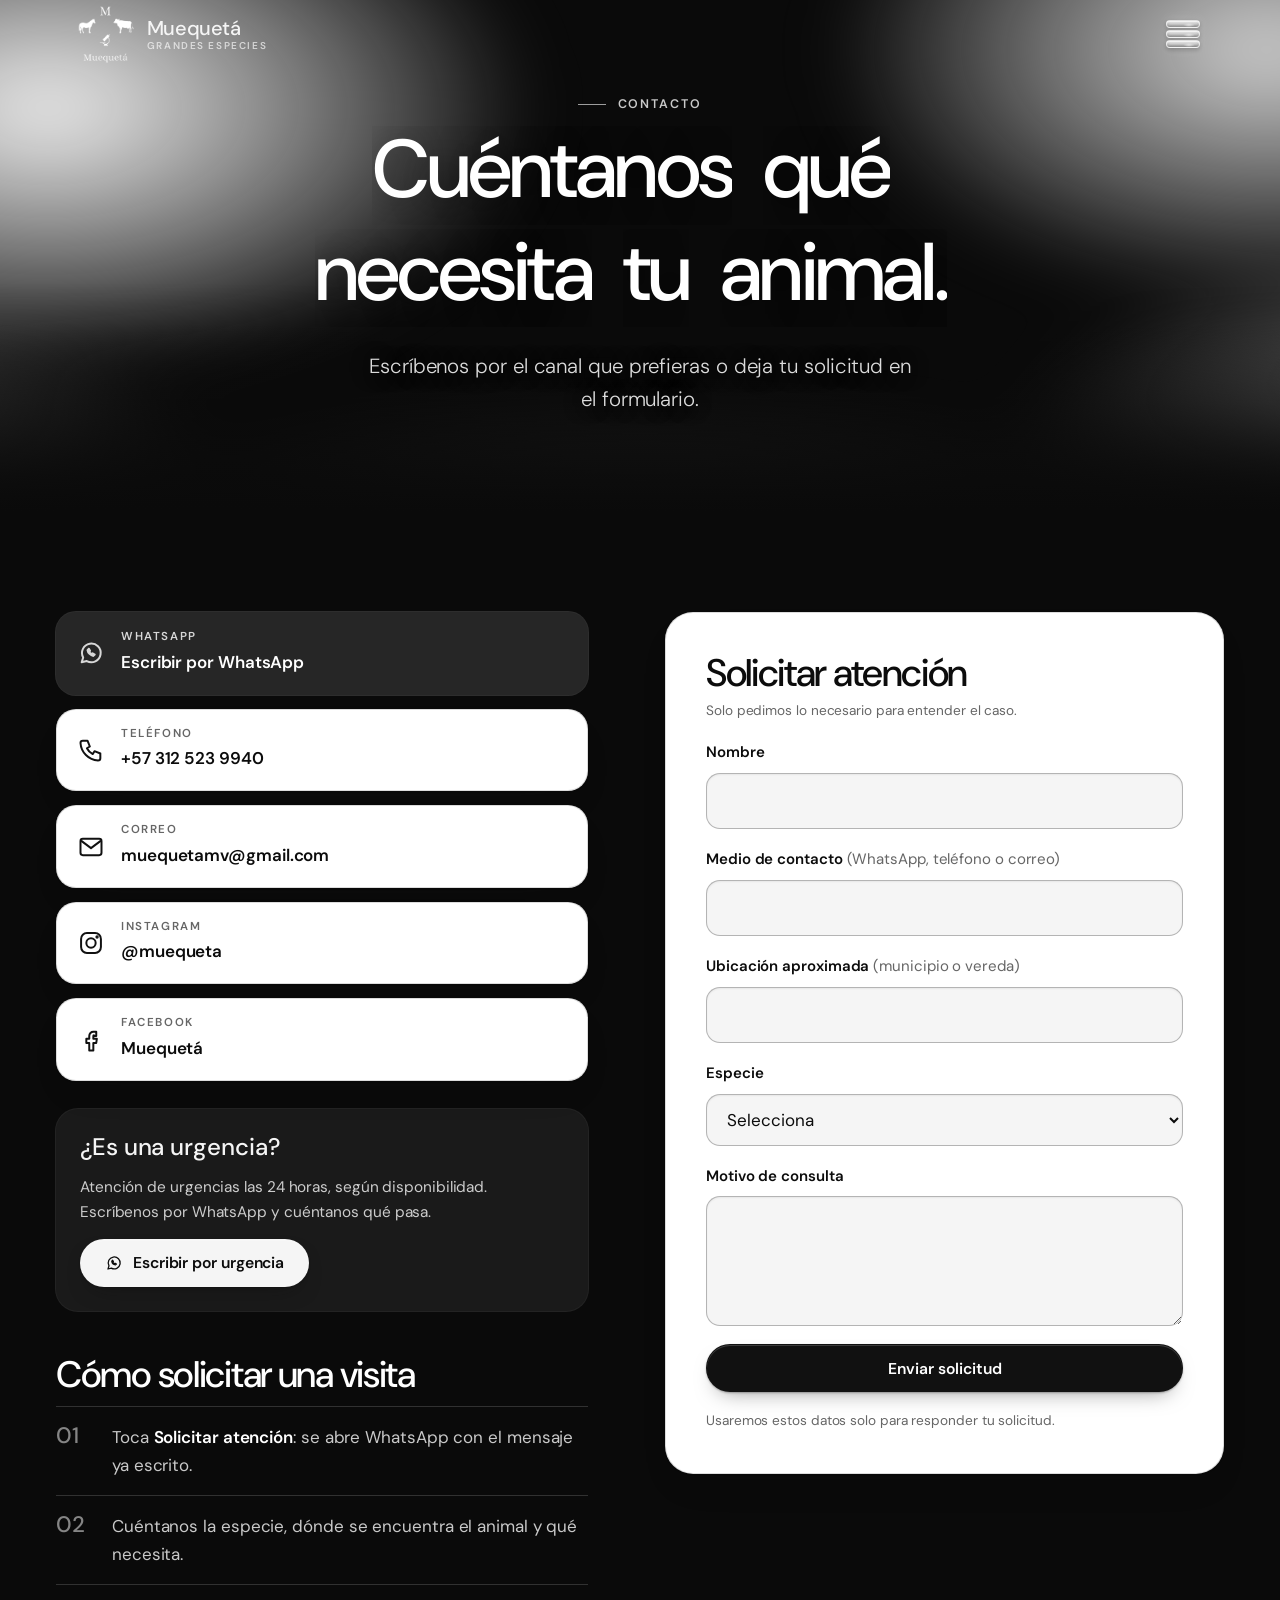
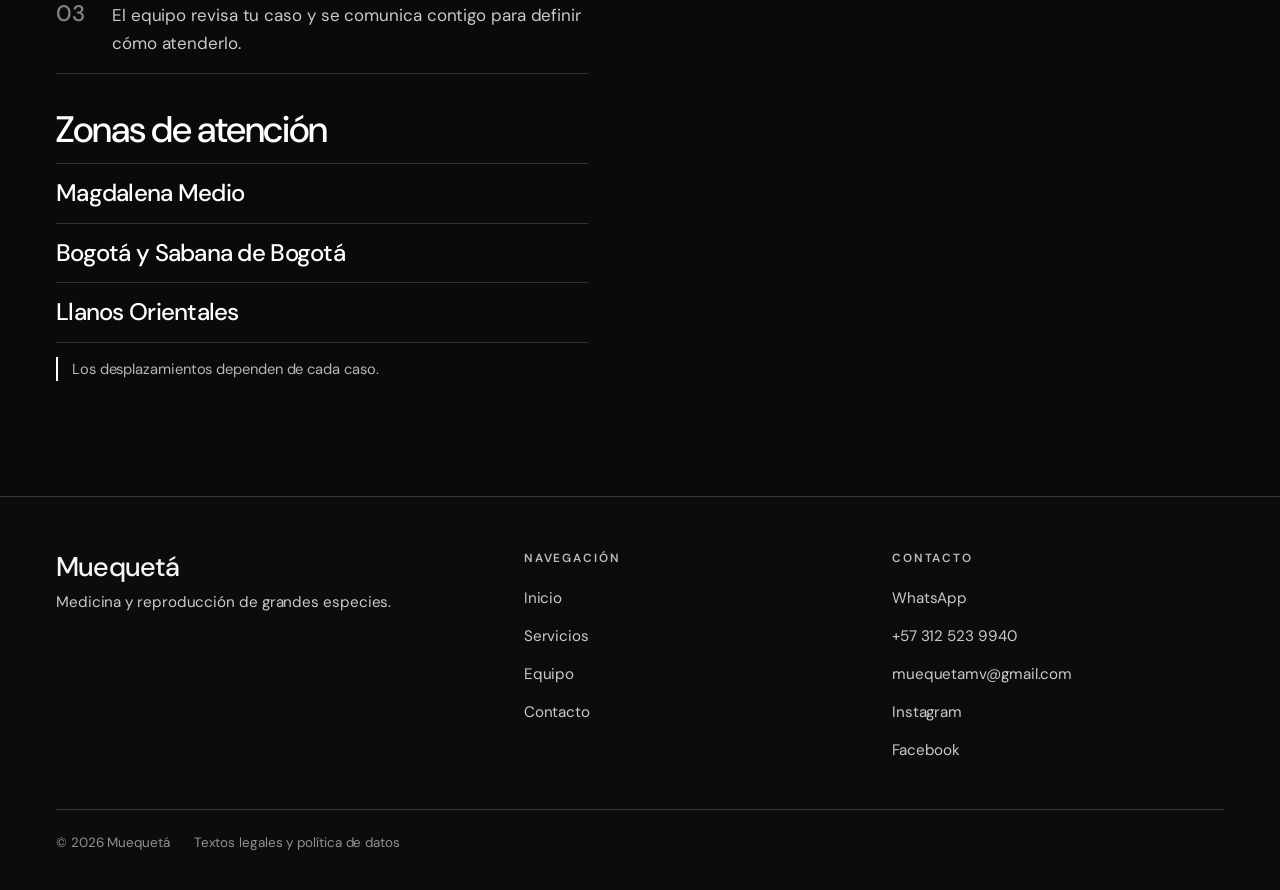
==== commit 94e994f9: "Add files via upload" ====
--- a/contacto.html
+++ b/contacto.html
@@ -11,21 +11,21 @@
 <meta property="og:locale" content="es_CO">
 <meta property="og:title" content="Contacto · Muequetá">
 <meta property="og:description" content="Solicita atención veterinaria para grandes especies. Cuéntanos qué necesita tu animal.">
-<meta property="og:url" content="https://TU-DOMINIO.com/contacto.html">
-<meta property="og:image" content="https://TU-DOMINIO.com/og.jpg">
+<meta property="og:url" content="https://muequeta.vercel.app/contacto.html">
+<meta property="og:image" content="https://muequeta.vercel.app/og.jpg">
 <meta property="og:image:width" content="1200">
 <meta property="og:image:height" content="630">
 <meta property="og:image:alt" content="Caballo y logotipo de Muequetá, medicina y reproducción de grandes especies">
 <meta name="twitter:card" content="summary_large_image">
 <meta name="twitter:title" content="Contacto · Muequetá">
 <meta name="twitter:description" content="Solicita atención veterinaria para grandes especies. Cuéntanos qué necesita tu animal.">
-<meta name="twitter:image" content="https://TU-DOMINIO.com/og.jpg">
+<meta name="twitter:image" content="https://muequeta.vercel.app/og.jpg">
 <link rel="icon" type="image/png" href="[data-uri]">
 <meta name="theme-color" content="#F5F5F5">
 <link rel="preconnect" href="https://fonts.googleapis.com">
 <link rel="preconnect" href="https://fonts.gstatic.com" crossorigin>
 <link href="https://fonts.googleapis.com/css2?family=DM+Sans:opsz,wght@9..40,300;9..40,400;9..40,500;9..40,600&family=Instrument+Serif:ital@1&display=swap" rel="stylesheet">
-<style>:root{--ivory:#F5F5F5;--ivory-2:#E8E8E8;--paper:#FFFFFF;--carbon:#0C0C0C;--carbon-2:#1A1A1A;--carbon-3:#2B2B2B;--tierra:#111111;--tierra-d:#000000;--tierra-l:#BDBDBD;--verde:#262626;--verde-l:#9A9A9A;--ink:#0C0C0C;--ink-2:#444444;--ink-3:#666666;--line:rgba(12,12,12,.14);--line-d:rgba(255,255,255,.18);--amber:#F4E2B0;--amber-ink:#5B4300;--font-display:"DM Sans","Helvetica Neue",Arial,sans-serif;--font-accent:"Instrument Serif","Iowan Old Style",Georgia,serif;--font-body:"DM Sans","Helvetica Neue",Arial,sans-serif;--wrap:1200px;--gut:clamp(20px,5vw,56px);--header-h:68px;--ease:cubic-bezier(.22,.7,.2,1);--sh-card:0 1px 0 rgba(255,255,255,.8) inset,0 1px 2px rgba(12,12,12,.06),0 18px 40px -22px rgba(12,12,12,.28);--sh-btn:0 1px 0 rgba(255,255,255,.18) inset,0 1px 2px rgba(12,12,12,.3),0 10px 22px -12px rgba(12,12,12,.5)}*,*::before,*::after{box-sizing:border-box}html{-webkit-text-size-adjust:100%;scroll-behavior:smooth;scroll-padding-top:calc(var(--header-h) + 12px)}body{margin:0;background:var(--ivory);color:var(--ink);font:400 1.0625rem/1.65 var(--font-body);overflow-x:clip;-webkit-font-smoothing:antialiased;text-rendering:optimizeLegibility}img{display:block;max-width:100%;height:auto}a{color:inherit}h1,h2,h3,h4{font-family:var(--font-display);font-weight:400;letter-spacing:-.015em;line-height:1.06;margin:0;text-wrap:balance}h1{font-size:clamp(2.6rem,6.4vw,5.4rem);letter-spacing:-.025em}h2{font-size:clamp(2.05rem,4.4vw,3.5rem)}h3{font-size:clamp(1.45rem,2.4vw,1.9rem);line-height:1.15}p{margin:0;text-wrap:pretty}ul,ol{margin:0;padding:0;list-style:none}.wrap{width:100%;max-width:calc(var(--wrap) + var(--gut)*2);margin-inline:auto;padding-inline:var(--gut)}.sr-only{position:absolute;width:1px;height:1px;overflow:hidden;clip:rect(0 0 0 0);white-space:nowrap}.skip{position:absolute;left:12px;top:-60px;z-index:200;background:var(--carbon);color:var(--ivory);padding:12px 18px;border-radius:10px;text-decoration:none}.skip:focus{top:12px}:focus-visible{outline:3px solid var(--tierra);outline-offset:3px;border-radius:6px}.on-dark :focus-visible,.dark :focus-visible{outline-color:var(--tierra-l)}section{position:relative}.sec{padding-block:clamp(72px,11vw,150px)}.eyebrow{display:inline-flex;align-items:center;gap:12px;font:600 .78rem/1 var(--font-body);letter-spacing:.16em;text-transform:uppercase;color:var(--tierra)}.eyebrow::before{content:"";width:28px;height:1px;background:currentColor}.dark .eyebrow,.on-dark .eyebrow{color:var(--tierra-l)}.lede{font-size:clamp(1.1rem,1.6vw,1.3rem);line-height:1.6;color:var(--ink-2);max-width:60ch}.dark .lede{color:rgba(255,255,255,.78)}.sec-head{display:grid;gap:18px;margin-bottom:clamp(36px,6vw,72px)}.sec-head h2{max-width:20ch}.btn{--bg:var(--carbon);--fg:var(--ivory);display:inline-flex;align-items:center;justify-content:center;gap:10px;min-height:48px;padding:0 24px;border-radius:999px;border:1px solid transparent;background:var(--bg);color:var(--fg);font:600 .98rem/1 var(--font-body);text-decoration:none;cursor:pointer;box-shadow:var(--sh-btn);transition:transform .25s var(--ease),box-shadow .25s var(--ease),background .25s}.btn:hover{transform:translateY(-1px);box-shadow:0 1px 0 rgba(255,255,255,.2) inset,0 2px 4px rgba(12,12,12,.3),0 16px 28px -14px rgba(12,12,12,.55)}.btn:active{transform:translateY(0)}.btn svg{width:18px;height:18px;flex:none}.btn-accent{--bg:var(--tierra);--fg:#fff}.btn-accent:hover{background:var(--tierra-d)}.btn-ghost{--bg:transparent;--fg:var(--ink);border-color:rgba(12,12,12,.28);box-shadow:none}.btn-ghost:hover{background:rgba(12,12,12,.05);box-shadow:none}.btn-light{--bg:var(--ivory);--fg:var(--carbon)}.btn-ghost-light{--bg:transparent;--fg:var(--ivory);border-color:rgba(255,255,255,.4);box-shadow:none}.btn-ghost-light:hover{background:rgba(255,255,255,.1);box-shadow:none}.btn-sm{min-height:44px;padding:0 20px;font-size:.92rem}.btn-row{display:flex;flex-wrap:wrap;gap:12px}.link-arrow{display:inline-flex;align-items:center;gap:8px;font-weight:600;text-decoration:none;color:var(--tierra-d);min-height:44px}.link-arrow::after{content:"→";transition:transform .25s var(--ease)}.link-arrow:hover::after{transform:translateX(4px)}.link-arrow:hover{text-decoration:underline;text-underline-offset:4px}.site-header{position:fixed;inset:0 0 auto 0;z-index:100;height:var(--header-h);transition:background .35s,box-shadow .35s,color .35s;color:var(--ink)}.site-header .bar{height:100%;display:flex;align-items:center;gap:18px}.site-header.is-solid{background:rgba(255,255,255,.88);-webkit-backdrop-filter:saturate(1.4) blur(14px);backdrop-filter:saturate(1.4) blur(14px);box-shadow:0 1px 0 var(--line)}body[data-hero="dark"] .site-header:not(.is-solid){color:var(--ivory)}.brand{display:flex;align-items:center;gap:12px;text-decoration:none;margin-right:auto;min-height:44px}.brand img{width:46px;height:46px;filter:brightness(0) opacity(.9);transition:filter .3s}body[data-hero="dark"] .site-header:not(.is-solid) .brand img{filter:none}.brand-text{font:500 1.35rem/1 var(--font-display);letter-spacing:-.01em;display:grid;gap:3px}.brand-text small{font:600 .62rem/1 var(--font-body);letter-spacing:.16em;text-transform:uppercase;opacity:.72}.nav{display:flex;gap:4px}.nav a{display:inline-flex;align-items:center;min-height:44px;padding:0 14px;border-radius:999px;text-decoration:none;font-weight:500;font-size:.95rem;position:relative}.nav a::after{content:"";position:absolute;left:14px;right:14px;bottom:8px;height:1px;background:currentColor;transform:scaleX(0);transform-origin:left;transition:transform .3s var(--ease)}.nav a:hover::after,.nav a[aria-current="page"]::after{transform:scaleX(1)}.menu-btn{display:none;width:48px;height:48px;border:0;background:transparent;color:inherit;border-radius:50%;cursor:pointer;position:relative}.menu-btn i,.menu-btn i::before{position:absolute;left:14px;right:14px;height:2px;background:currentColor;border-radius:2px;transition:transform .3s var(--ease)}.menu-btn i{top:23px}.menu-btn i::before{content:"";left:0;right:0;top:-6px;box-shadow:0 12px 0 currentColor}.menu-btn[aria-expanded="true"] i{transform:rotate(45deg)}.menu-btn[aria-expanded="true"] i::before{transform:translateY(6px) rotate(90deg);box-shadow:none}@media (max-width:860px){.menu-btn{display:block;margin-right:-8px}.nav{position:fixed;inset:var(--header-h) 0 auto 0;flex-direction:column;gap:0;background:var(--ivory);padding:12px var(--gut) 28px;box-shadow:0 24px 40px -20px rgba(12,12,12,.4);transform:translateY(-8px);opacity:0;visibility:hidden;transition:opacity .25s,transform .3s var(--ease),visibility .25s;color:var(--ink)}.nav.open{opacity:1;transform:none;visibility:visible}.nav a{min-height:56px;font:400 1.6rem/1 var(--font-display);border-bottom:1px solid var(--line);border-radius:0;padding:0}.nav a::after{display:none}.site-header .btn-sm{padding:0 16px;font-size:.86rem}.brand-text small{display:none}}@media (max-width:420px){.brand-text{display:none}}.hero{position:relative;height:100svh;min-height:560px;background:#111;color:#fff;overflow:hidden}.hero-wrap{position:relative;z-index:1}@media (prefers-reduced-motion:no-preference){.js .hero-wrap{margin-bottom:-20svh}}.js .hero{position:sticky;top:0}.hero-dim{position:absolute;inset:0;z-index:1;background:#000;opacity:var(--dim,0);pointer-events:none}@media (prefers-reduced-motion:no-preference){.js .hero-wrap{height:122svh}}.hero-img{position:absolute;inset:0;width:100%;height:100%;object-fit:cover;object-position:28% 40%;transform:scale(calc(1 + var(--hp,0)*.08))}.hero::after{content:"";position:absolute;inset:0;background:radial-gradient(75% 65% at 50% 50%,rgba(8,8,8,.68),rgba(8,8,8,.5)),linear-gradient(0deg,rgba(8,8,8,.7),rgba(8,8,8,0) 40%);pointer-events:none}.hero-copy{position:relative;z-index:2;height:100%;display:grid;place-content:center;justify-items:center;text-align:center;gap:22px;padding:calc(var(--header-h) + 24px) var(--gut) 72px;opacity:calc(1 - var(--hp,0)*1.3);transform:translateY(calc(var(--hp,0)*-40px))}.hero-kicker{font:600 .8rem/1.4 var(--font-body);letter-spacing:.2em;text-transform:uppercase;color:rgba(255,255,255,.8)}.hero h1{font-size:clamp(2.6rem,7.2vw,6.2rem);line-height:1.02;letter-spacing:-.03em;text-shadow:0 2px 30px rgba(0,0,0,.35)}.hero h1 em{font-style:italic;color:#d8d8d8}.hero-lede{font-size:clamp(1.05rem,1.6vw,1.3rem);color:rgba(255,255,255,.88);max-width:46ch;margin-top:6px}.hero-meta{display:flex;flex-wrap:wrap;justify-content:center;gap:8px 26px;font-size:.84rem;letter-spacing:.08em;color:rgba(255,255,255,.7);padding-top:18px;border-top:1px solid var(--line-d);margin-top:10px}.hero .photo-flag{left:auto!important;right:16px;top:auto!important;bottom:16px!important}.rise{display:block;overflow:hidden;padding-bottom:.14em;margin-bottom:-.14em}.rise>span{display:block}@media (prefers-reduced-motion:no-preference){.js .rise>span{transform:translateY(118%);opacity:0;transition:transform 1.15s var(--ease),opacity 1s var(--ease);transition-delay:calc(var(--k,0)*.15s + .3s)}.js.ready .rise>span{transform:none;opacity:1}.js .rise-fade{opacity:0;transform:translateY(20px);transition:opacity 1s var(--ease),transform 1.1s var(--ease);transition-delay:calc(var(--k,0)*.15s + .3s)}.js.ready .rise-fade{opacity:1;transform:none}}main>section:not(.hero){position:relative;z-index:2}.enfoque{background:#000;color:#fff;padding-block:clamp(28px,4vw,48px) clamp(70px,9vw,120px)}.enf-head{display:grid;gap:20px;margin-bottom:clamp(40px,7vw,90px);max-width:880px}.enf-head h2{font-size:clamp(2.2rem,5vw,4.2rem);max-width:18ch}.stack{position:relative}.scard{--top:calc(var(--header-h) + 22px + var(--i)*26px);position:sticky;top:var(--top);transform-origin:50% 0;min-height:min(60svh,480px);margin-bottom:20svh;border-radius:30px;padding:clamp(26px,4vw,52px);display:grid;grid-template-rows:auto auto 1fr;gap:22px;align-content:start;border:1px solid rgba(255,255,255,.1);box-shadow:0 -12px 40px -18px rgba(0,0,0,.8);will-change:transform;overflow:hidden}.scard:nth-child(1){background:#1a1a1a}.scard:nth-child(2){background:#262626}.scard:nth-child(3){background:#333;margin-bottom:14svh}.scard::after{content:"";position:absolute;inset:0;background:#000;opacity:var(--dim,0);pointer-events:none;border-radius:inherit}.scard h3{font-size:clamp(2.6rem,7vw,5.6rem);line-height:.98;letter-spacing:-.03em}.scard h3 span{display:block;color:rgba(255,255,255,.5)}.tags{display:flex;flex-wrap:wrap;gap:8px}.tags li{font-size:.84rem;padding:7px 15px;border-radius:999px;border:1px solid rgba(255,255,255,.22);color:rgba(255,255,255,.85)}.scard p{display:flex;gap:14px;align-items:flex-start;max-width:58ch;color:rgba(255,255,255,.78);align-self:end}.scard p::before{content:"✳";flex:none;color:#fff;line-height:1.5}@media (prefers-reduced-motion:reduce){.scard{position:static;margin-bottom:16px;min-height:0}.scard::after{display:none}}.species{background:#000;color:#fff;border-radius:36px 36px 0 0;margin-top:-36px;z-index:3!important}.species-pin{position:relative;height:540svh}.sp-stage{position:sticky;top:0;height:100svh;overflow:hidden}.sp-title{position:absolute;z-index:3;left:var(--gut);top:calc(var(--header-h) + 22px);font:600 .78rem/1.3 var(--font-body);letter-spacing:.18em;text-transform:uppercase;color:rgba(255,255,255,.65);max-width:calc(100% - var(--gut)*2)}.sp-copy{position:absolute;z-index:3;left:var(--gut);top:50%;transform:translateY(-50%);width:min(46vw,620px);height:60svh}.sp-slide{position:absolute;left:0;right:0;top:50%;display:grid;gap:18px;transform:translateY(-38%);opacity:0;pointer-events:none;transition:opacity .6s var(--ease),transform .9s var(--ease)}.sp-slide.is-active{opacity:1;transform:translateY(-50%);pointer-events:auto}.sp-slide.is-past{transform:translateY(-62%)}.sp-label{font:500 1rem/1.4 var(--font-body);color:rgba(255,255,255,.55)}.sp-slide h3{font-size:clamp(2.1rem,4.4vw,4.1rem);line-height:1.04;letter-spacing:-.025em;max-width:15ch}.sp-slide[data-i="0"] h3{font-size:clamp(2.4rem,5.2vw,4.8rem)}.sp-slide p{color:rgba(255,255,255,.72);max-width:40ch}.orb{position:absolute;z-index:1;right:calc(min(92svh,62vw)*-.22);top:50%;width:min(92svh,62vw);aspect-ratio:1;transform:translateY(-50%);border-radius:50%;overflow:hidden;background:#111;box-shadow:inset 0 0 0 1px rgba(255,255,255,.18),0 0 140px rgba(255,255,255,.07)}.orb-ring{position:absolute;inset:0;z-index:4;border-radius:50%;pointer-events:none;box-shadow:inset 0 0 60px rgba(255,255,255,.14),inset 0 0 0 6px rgba(255,255,255,.07);background:radial-gradient(circle at 28% 20%,rgba(255,255,255,.2),transparent 40%)}.orb-layer{position:absolute;inset:0;opacity:0;transform:scale(1.16) rotate(-7deg);filter:blur(14px);transition:opacity .8s var(--ease),transform 1.2s var(--ease),filter .9s var(--ease)}.orb-layer.is-active{opacity:1;transform:none;filter:none}.orb-layer.is-past{transform:scale(.9) rotate(5deg)}.orb-layer>img:not(.sil){width:100%;height:100%;object-fit:cover}.plate{display:grid;place-items:center;background:radial-gradient(100% 100% at 30% 20%,#2e2e2e,#0d0d0d);padding:0 22% 0 12%;text-align:center}.plate .rings{position:absolute;inset:0;width:100%;height:100%;opacity:.5}.plate-inner{position:relative;display:grid;gap:18px;justify-items:center;max-width:34ch}.plate img.sil{width:min(70%,360px);filter:drop-shadow(0 20px 30px rgba(0,0,0,.4))}.need{display:grid;gap:8px;border:1px dashed rgba(255,255,255,.4);border-radius:16px;padding:14px 18px;font-size:.86rem;line-height:1.5;color:rgba(255,255,255,.85);text-align:left}.need b{display:block;font:600 .68rem/1 var(--font-body);letter-spacing:.16em;text-transform:uppercase;color:#bdbdbd;margin-bottom:2px}.bars{position:absolute;z-index:4;left:var(--gut);right:var(--gut);bottom:34px;display:flex;gap:clamp(10px,2vw,24px)}.bar{flex:1;height:30px;padding:0;border:0;background:transparent;cursor:pointer;position:relative}.bar i{position:absolute;left:0;right:0;top:14px;height:2px;background:rgba(255,255,255,.22);overflow:hidden}.bar i::after{content:"";position:absolute;inset:0;background:#fff;transform:scaleX(var(--f,0));transform-origin:left}.species-fallback,.species-steps{display:none}html:not(.js) .sp-stage,html:not(.js) .species-pin{display:none}html:not(.js) .species-fallback{display:block;padding-block:80px}@media (max-width:859px){.species{border-radius:28px 28px 0 0}.sp-copy{left:0;right:0;top:auto;bottom:70px;transform:none;width:auto;height:36svh;padding-inline:var(--gut)}.sp-slide{left:var(--gut);right:var(--gut)}.sp-slide h3,.sp-slide[data-i="0"] h3{font-size:clamp(1.7rem,7.4vw,2.4rem);max-width:none}.sp-slide p{font-size:.96rem}.orb{right:50%;top:calc(var(--header-h) + 56px);transform:translateX(50%);width:min(78vw,40svh)}.plate{padding:0 10%}.plate .need{display:none}.sp-title{font-size:.7rem}}@media (prefers-reduced-motion:reduce){.species-pin{display:none}.species-fallback{display:block;padding-block:80px}}.species-steps{gap:22px}.species-fallback .species-steps{display:grid}html:not(.js) .species-fallback .species-steps{display:grid}.step{background:#161616;border-radius:24px;overflow:hidden;border:1px solid rgba(255,255,255,.12);color:#fff}.step-fig{display:block;position:relative;aspect-ratio:4/3;background:#000;overflow:hidden;margin:0}.step[data-i="0"] .step-fig{aspect-ratio:4/5}.step-fig img:not(.sil){width:100%;height:100%;object-fit:cover}.step-fig .plate{position:absolute;inset:0;padding:20px}.step-fig .plate img.sil{width:min(50%,220px)}.step-copy{display:grid;gap:12px;padding:22px 22px 28px}.step .num{font:600 .8rem/1 var(--font-body);letter-spacing:.16em;color:#bdbdbd}.step p{color:rgba(255,255,255,.75)}.step .lede{color:#fff}.species-fallback .species-steps{display:grid}.wave{background:#000}.wave-stage{position:relative;overflow:hidden;background:#000}.wave-dark{position:relative;background:#000;color:#fff;padding-block:clamp(90px,14vw,170px)}.wave-msg{position:relative;z-index:3;display:grid;gap:22px;justify-items:center;text-align:center;max-width:820px;margin-inline:auto;padding-inline:var(--gut)}.wave-msg h2{font-size:clamp(2.2rem,5.4vw,4.4rem);max-width:16ch}.wave-msg p{color:rgba(255,255,255,.78);max-width:46ch}.wave-halo,.wave-light{display:none}@media (prefers-reduced-motion:no-preference){.js .wave{height:210vh}.js .wave-stage{position:sticky;top:0;height:100svh;display:grid;place-items:center}.js .wave-dark{position:absolute;inset:0;padding:0;display:grid;place-items:center}.js .wl{will-change:transform,opacity}.js .wave-halo{display:block;position:absolute;inset:0;z-index:4;pointer-events:none;--r:0px;--rx:0px;background:radial-gradient(ellipse var(--rx) var(--r) at 50% 100%,#f5f5f5 0,#f5f5f5 66%,rgba(236,236,236,.82) 76%,rgba(170,170,170,.5) 86%,rgba(70,70,70,.22) 94%,rgba(0,0,0,0) 100%)}.js .wave-light{display:block;position:absolute;inset:0;z-index:5;background:#f5f5f5;opacity:0;pointer-events:none}}@media (prefers-reduced-motion:no-preference) and (max-width:700px){.js .wave{height:190vh}}.cross{display:none}.servicios-home{background:var(--ivory)}.cards{display:grid;grid-template-columns:repeat(2,minmax(0,1fr));gap:clamp(16px,2.4vw,28px)}.card{position:relative;display:grid;align-content:start;gap:16px;background:var(--paper);border:1px solid var(--line);border-radius:26px;padding:clamp(24px,3vw,38px);box-shadow:var(--sh-card);transition:transform .4s var(--ease),box-shadow .4s}.card:hover{transform:translateY(-3px)}.card::before,.card::after{content:"";position:absolute;width:14px;height:14px;border:1px solid var(--tierra);opacity:.55}.card::before{top:14px;right:14px;border-width:1px 1px 0 0}.card::after{bottom:14px;left:14px;border-width:0 0 1px 1px}.card .glyph{width:64px;height:64px;color:var(--tierra)}.card h3{font-size:clamp(1.6rem,2.6vw,2.1rem)}.card .benefit{color:var(--ink-2)}.chips{display:flex;flex-wrap:wrap;gap:8px}.chips li{font-size:.84rem;padding:7px 13px;border-radius:999px;background:var(--ivory-2);color:var(--ink-2);border:1px solid var(--line)}@media (max-width:760px){.cards{grid-template-columns:1fr}}.equipo-home{background:var(--ivory-2)}.team{display:grid;grid-template-columns:repeat(2,minmax(0,1fr));gap:clamp(18px,3vw,36px)}.person{background:var(--paper);border-radius:28px;overflow:hidden;box-shadow:var(--sh-card);border:1px solid var(--line);display:grid;grid-template-rows:auto 1fr}.person figure{margin:0;position:relative;aspect-ratio:4/3.4;background:var(--ivory-2);overflow:hidden}.person figure img{width:100%;height:100%;object-fit:cover}.person-body{padding:clamp(22px,3vw,34px);display:grid;gap:12px;align-content:start}.person h3{font-size:clamp(1.7rem,2.8vw,2.2rem)}.person .role{font:600 .8rem/1.4 var(--font-body);letter-spacing:.1em;text-transform:uppercase;color:var(--tierra-d)}.person p{color:var(--ink-2);font-size:1rem}.exp{display:grid;gap:0;margin-top:6px;border-top:1px solid var(--line)}.exp li{padding:11px 0 11px 22px;border-bottom:1px solid var(--line);position:relative;font-size:.96rem;color:var(--ink-2)}.exp li::before{content:"";position:absolute;left:2px;top:1.15em;width:7px;height:7px;border:1px solid var(--tierra);transform:rotate(45deg)}@media (max-width:760px){.team{grid-template-columns:1fr}}.zonas{background:var(--ivory)}.zonas-grid{display:grid;grid-template-columns:1fr 1.1fr;gap:clamp(30px,6vw,90px);align-items:center}.zone-list{display:grid;gap:0;border-top:1px solid var(--line);margin:28px 0}.zone-list li{display:flex;justify-content:space-between;gap:16px;padding:16px 0;border-bottom:1px solid var(--line);font:400 1.5rem/1.1 var(--font-display)}.zone-list li span{font:600 .78rem/1.6 var(--font-body);letter-spacing:.1em;text-transform:uppercase;color:var(--ink-3)}.zone-fig{background:var(--paper);border:1px solid var(--line);border-radius:28px;box-shadow:var(--sh-card);padding:clamp(12px,2vw,24px)}.zone-fig svg{width:100%;height:auto}.note{font-size:.92rem;color:var(--ink-3);border-left:2px solid var(--tierra);padding-left:14px}@media (max-width:860px){.zonas-grid{grid-template-columns:1fr}}.cierre{background:var(--carbon);color:var(--ivory);overflow:hidden}.cierre .grid{display:grid;grid-template-columns:1.3fr 1fr;gap:clamp(30px,6vw,90px);align-items:center}.cierre h2{max-width:14ch}.cierre-logo{width:min(300px,70%);justify-self:center;opacity:.95}.cierre p{color:rgba(255,255,255,.78);max-width:46ch;margin-block:20px 30px}@media (max-width:860px){.cierre .grid{grid-template-columns:1fr}.cierre-logo{justify-self:start;width:170px;order:-1}}.site-footer{background:var(--carbon);color:rgba(255,255,255,.78);border-top:1px solid var(--line-d);padding-block:56px 36px;font-size:.95rem}.foot{display:grid;grid-template-columns:1.3fr 1fr 1fr;gap:36px}.foot h4{font:600 .74rem/1 var(--font-body);letter-spacing:.16em;text-transform:uppercase;color:var(--tierra-l);margin-bottom:16px}.foot ul{display:grid;gap:2px}.foot a{display:inline-flex;min-height:36px;align-items:center;text-decoration:none}.foot a:hover{color:#fff;text-decoration:underline;text-underline-offset:4px}.foot .brand-line{font:400 1.7rem/1 var(--font-display);color:var(--ivory);margin-bottom:10px}.legal{margin-top:40px;padding-top:22px;border-top:1px solid var(--line-d);display:flex;flex-wrap:wrap;gap:8px 24px;font-size:.84rem;color:rgba(255,255,255,.55)}@media (max-width:760px){.foot{grid-template-columns:1fr}}.page-hero{padding:calc(var(--header-h) + clamp(56px,9vw,120px)) 0 clamp(40px,6vw,80px);background:var(--ivory)}.page-hero h1{font-size:clamp(2.5rem,6vw,4.9rem);max-width:15ch;margin-top:20px}.page-hero .lede{margin-top:24px}.svc{padding-block:clamp(56px,8vw,110px);border-top:1px solid var(--line)}.svc:nth-of-type(even){background:var(--ivory-2)}.svc-grid{display:grid;grid-template-columns:minmax(0,.9fr) minmax(0,1.1fr);gap:clamp(30px,6vw,90px);align-items:start}.svc-head{display:grid;gap:18px;position:sticky;top:calc(var(--header-h) + 28px)}.svc-head .glyph{width:56px;height:56px;color:var(--tierra)}.svc-head h2{font-size:clamp(2rem,3.8vw,3.1rem)}.svc-photo{margin:6px 0 0;border-radius:22px;overflow:hidden;box-shadow:var(--sh-card);aspect-ratio:4/3;background:var(--carbon)}.svc-photo img{width:100%;height:100%;object-fit:cover}.svc-photo.tall{aspect-ratio:4/5}.svc-list{display:grid;border-top:1px solid var(--line)}.svc-list li{display:grid;grid-template-columns:22px 1fr;gap:14px;padding:16px 0;border-bottom:1px solid var(--line)}.svc-list li::before{content:"";width:8px;height:8px;margin-top:.55em;border:1px solid var(--tierra);transform:rotate(45deg)}.svc-list b{font-weight:600;display:block}.svc-list span{color:var(--ink-2);font-size:.97rem}.svc-note{margin-top:22px;padding:18px 20px;border-radius:16px;background:var(--paper);border:1px solid var(--line);font-size:.96rem;color:var(--ink-2)}.svc .btn-row{margin-top:26px}.urgent{margin-top:26px;display:grid;gap:14px;padding:24px;border-radius:22px;background:var(--carbon);color:var(--ivory);box-shadow:0 30px 50px -30px rgba(12,12,12,.6)}.urgent strong{font:400 1.5rem/1.15 var(--font-display)}.urgent p{color:rgba(255,255,255,.78);font-size:.96rem}.index-nav{position:sticky;top:var(--header-h);z-index:50;background:rgba(255,255,255,.92);-webkit-backdrop-filter:blur(12px);backdrop-filter:blur(12px);border-bottom:1px solid var(--line)}.index-nav ul{display:flex;gap:6px;overflow-x:auto;padding-block:8px;scrollbar-width:none}.index-nav a{display:inline-flex;align-items:center;min-height:44px;padding:0 16px;border-radius:999px;text-decoration:none;font-weight:500;font-size:.93rem;white-space:nowrap;border:1px solid transparent}.index-nav a:hover{border-color:var(--line);background:var(--paper)}.index-nav a.on{background:var(--carbon);color:var(--ivory)}@media (max-width:860px){.svc-grid{grid-template-columns:1fr}.svc-head{position:static}}.profile{display:grid;grid-template-columns:minmax(0,.9fr) minmax(0,1.1fr);gap:clamp(28px,6vw,90px);align-items:center;padding-block:clamp(40px,6vw,80px)}.profile:nth-of-type(even) figure{order:2}.profile figure{margin:0;border-radius:28px;overflow:hidden;box-shadow:var(--sh-card);aspect-ratio:4/4.2;background:var(--ivory-2)}.profile figure img{width:100%;height:100%;object-fit:cover}.profile .person-body{padding:0}.values{display:grid;grid-template-columns:repeat(3,minmax(0,1fr));gap:clamp(16px,2.4vw,28px)}.value{padding:28px;border-radius:24px;background:var(--paper);border:1px solid var(--line);box-shadow:var(--sh-card);display:grid;gap:12px}.value svg{width:44px;height:44px;color:var(--tierra)}.value p{color:var(--ink-2);font-size:1rem}@media (max-width:860px){.profile,.values{grid-template-columns:1fr}.profile:nth-of-type(even) figure{order:0}}.contact-grid{display:grid;grid-template-columns:minmax(0,1fr) minmax(0,1.05fr);gap:clamp(30px,6vw,90px);align-items:start;padding-bottom:clamp(60px,9vw,120px)}.channels{display:grid;gap:14px}.ch{display:flex;align-items:center;gap:16px;padding:18px 20px;border-radius:20px;background:var(--paper);border:1px solid var(--line);box-shadow:var(--sh-card);text-decoration:none;min-height:72px}.ch svg{width:28px;height:28px;color:var(--tierra);flex:none}.ch>span:not(.pend){flex:1 1 150px;min-width:0}.ch{flex-wrap:wrap}.ch .pend{margin-left:auto}.ch small{display:block;font:600 .72rem/1 var(--font-body);letter-spacing:.14em;text-transform:uppercase;color:var(--ink-3);margin-bottom:5px}.ch strong{font-weight:600;overflow-wrap:anywhere}.ch.wa{background:var(--verde);color:#fff;border-color:transparent}.ch.wa svg,.ch.wa small{color:rgba(255,255,255,.82)}.steps{counter-reset:s;display:grid;gap:0;border-top:1px solid var(--line);margin-top:8px}.steps li{counter-increment:s;display:grid;grid-template-columns:44px 1fr;gap:12px;padding:16px 0;border-bottom:1px solid var(--line);color:var(--ink-2)}.steps li::before{content:counter(s,decimal-leading-zero);font:italic 400 1.4rem/1.2 var(--font-display);color:var(--tierra)}.form{display:grid;gap:18px;background:var(--paper);border:1px solid var(--line);border-radius:28px;padding:clamp(22px,3.4vw,40px);box-shadow:var(--sh-card)}.field{display:grid;gap:8px}.field label{font-weight:600;font-size:.94rem}.field .hint{font-weight:400;color:var(--ink-3)}.field input,.field select,.field textarea{width:100%;font:inherit;color:var(--ink);background:var(--ivory);border:1px solid rgba(12,12,12,.28);border-radius:14px;padding:13px 16px;min-height:50px;box-shadow:0 1px 2px rgba(12,12,12,.06) inset}.field textarea{min-height:130px;resize:vertical}.field input:focus,.field select:focus,.field textarea:focus{outline:3px solid var(--tierra);outline-offset:1px;border-color:var(--tierra)}.form-status{font-size:.95rem;padding:14px 16px;border-radius:14px;background:var(--ivory-2);display:none}.form-status.show{display:block}.fine{font-size:.85rem;color:var(--ink-3)}@media (max-width:860px){.contact-grid{grid-template-columns:1fr}}.pend{display:none}html.revision .pend{display:inline-flex;align-items:center;gap:6px;vertical-align:middle;margin-left:8px;padding:3px 9px;border-radius:999px;background:var(--amber);color:var(--amber-ink);font:700 .64rem/1.3 var(--font-body);letter-spacing:.08em;text-transform:uppercase;border:1px solid #d9bb6a;white-space:nowrap}html.revision .pend::before{content:"!";font-weight:800}html:not(.revision) [data-confirmar]:not(.ok){display:none!important}html.revision [data-confirmar]:not(.ok){outline:1px dashed #cda43a;outline-offset:6px;border-radius:8px}.photo-flag{display:none}html.revision .photo-flag{display:block;position:absolute;z-index:6;left:12px;top:12px;max-width:calc(100% - 24px);padding:5px 10px;border-radius:8px;background:var(--amber);color:var(--amber-ink);font:700 .64rem/1.3 var(--font-body);letter-spacing:.06em;text-transform:uppercase}.rev-btn{position:fixed;z-index:150;left:14px;bottom:76px;display:inline-flex;align-items:center;gap:8px;min-height:44px;padding:0 16px;border-radius:999px;border:1px solid #d9bb6a;background:var(--amber);color:var(--amber-ink);font:700 .82rem/1 var(--font-body);cursor:pointer;box-shadow:0 10px 24px -10px rgba(0,0,0,.4)}.rev-panel{position:fixed;z-index:160;left:14px;bottom:130px;width:min(420px,calc(100vw - 28px));max-height:min(72svh,640px);overflow:auto;background:var(--paper);color:var(--ink);border:1px solid var(--line);border-radius:22px;box-shadow:0 30px 70px -20px rgba(0,0,0,.5);padding:20px;display:none}.rev-panel.open{display:block}.rev-panel h2{font-size:1.5rem;margin-bottom:6px}.rev-panel p{font-size:.88rem;color:var(--ink-3);margin-bottom:12px}.rev-panel ol{display:grid;gap:0;counter-reset:r;border-top:1px solid var(--line)}.rev-panel li{counter-increment:r;padding:10px 0 10px 30px;border-bottom:1px solid var(--line);position:relative;font-size:.9rem;line-height:1.45}.rev-panel li::before{content:counter(r);position:absolute;left:0;top:10px;width:22px;height:22px;border-radius:50%;background:var(--ivory-2);display:grid;place-items:center;font:700 .7rem/1 var(--font-body)}.rev-panel li b{display:block}.rev-panel li em{font-style:normal;color:var(--ink-3)}.rev-toggle{display:flex;align-items:center;gap:10px;margin-top:14px;font-size:.88rem;min-height:44px}.rev-toggle input{width:20px;height:20px}@media (prefers-reduced-motion:no-preference){.js .rv{opacity:0;transform:translateY(26px);transition:opacity .9s var(--ease),transform 1s var(--ease);transition-delay:var(--d,0s)}.js .rv.in{opacity:1;transform:none}}@media (prefers-reduced-motion:reduce){html{scroll-behavior:auto}*,*::before,*::after{transition-duration:.01ms!important;animation-duration:.01ms!important}.species-stage{display:none}.species-grid{grid-template-columns:1fr}.step,.step[data-i="0"]{min-height:0;display:block;background:var(--paper);border-radius:24px;overflow:hidden;box-shadow:var(--sh-card)}.species-steps{gap:22px}.step-fig{display:block;position:relative;aspect-ratio:4/3;background:var(--carbon);overflow:hidden}.step[data-i="0"] .step-fig{aspect-ratio:4/5}.step-fig .plate{position:absolute;inset:0;padding:20px}.step-fig .plate img.sil{width:min(50%,220px)}.step-copy{opacity:1;transform:none;padding:22px 22px 28px}}html:not(.revision) [data-ct]:not(.ok){display:none}a[data-ct]:not([href]){cursor:default}body[data-hero="dark"] .site-header:not(.is-solid) .btn-accent{--bg:#fff;--fg:#0c0c0c}.btn-accent:hover{background:#000}.orb .photo-flag{display:none!important}.plate-name{font:400 clamp(1.5rem,2.6vw,2.3rem)/1 var(--font-display)}.site-header .wrap{max-width:none;padding-inline:clamp(28px,6vw,88px)}.brand img{width:58px;height:58px}@media (max-width:860px){.site-header .wrap{padding-inline:24px}.brand img{width:52px;height:52px}}.menu-btn{display:block;width:60px;height:60px;margin-right:-10px;border:0;background:transparent;border-radius:16px;cursor:pointer;position:relative;color:inherit;--g1:#e6e6e6;--g2:#cfcfcf;--g3:#a6a6a6;--edge:rgba(255,255,255,.6);--glow:rgba(255,255,255,.18);--hi:rgba(255,255,255,.6)}.site-header.is-solid .menu-btn{--g1:#5a5a5a;--g2:#161616;--g3:#000;--edge:rgba(255,255,255,.35);--glow:rgba(0,0,0,.14);--hi:rgba(255,255,255,.55)}.menu-btn i{position:absolute;left:13px;right:13px;top:auto;height:8px;border-radius:999px;background:linear-gradient(180deg,var(--g1) 0,var(--g2) 55%,var(--g3) 100%);border:1px solid var(--edge);box-shadow:inset 0 1px 0 var(--hi),inset 0 -2px 3px rgba(0,0,0,.18),0 0 12px var(--glow),0 2px 5px rgba(0,0,0,.25);transition:transform .45s var(--ease),opacity .3s,top .45s var(--ease);overflow:hidden}.menu-btn i::before{content:"";position:absolute;right:4px;bottom:0;width:38%;height:60%;border-radius:50%;background:radial-gradient(closest-side,var(--hi),transparent);box-shadow:none;left:auto;top:auto;transform:none}.menu-btn i:nth-of-type(1){top:16px}.menu-btn i:nth-of-type(2){top:26px}.menu-btn i:nth-of-type(3){top:36px}.menu-btn[aria-expanded="true"] i:nth-of-type(1){top:26px;transform:rotate(45deg)}.menu-btn[aria-expanded="true"] i:nth-of-type(2){opacity:0}.menu-btn[aria-expanded="true"] i:nth-of-type(3){top:26px;transform:rotate(-45deg)}.menu-btn[aria-expanded="true"] i{transform-origin:center}.menu-btn:hover i{box-shadow:inset 0 1px 0 var(--hi),inset 0 -2px 3px rgba(0,0,0,.18),0 0 12px var(--glow),0 2px 5px rgba(0,0,0,.25)}.nav{position:fixed;top:calc(var(--header-h) + 6px);right:clamp(16px,4vw,56px);left:auto;bottom:auto;width:min(380px,calc(100vw - 32px));flex-direction:column;gap:0;background:var(--ivory);color:var(--ink);padding:8px 26px 14px;border-radius:24px;box-shadow:0 30px 60px -20px rgba(0,0,0,.5),0 0 0 1px var(--line);transform:translateY(-8px);opacity:0;visibility:hidden;transition:opacity .25s,transform .35s var(--ease),visibility .25s}.nav.open{opacity:1;transform:none;visibility:visible}.nav a{min-height:60px;font:400 1.7rem/1 var(--font-display);border-bottom:1px solid var(--line);border-radius:0;padding:0}.nav a:last-child{border-bottom:0}.nav a::after{display:none}.nav a[aria-current="page"]{font-style:italic}@media (prefers-reduced-motion:no-preference){.js .enf-head .rv{opacity:0;transform:translateX(-56px);transition:opacity .6s var(--ease),transform .7s var(--ease)}.js .enf-head .rv.in{opacity:1;transform:none}.js .enf-head h2.rv{transition-delay:.06s}.js .enf-head p.rv{transition-delay:.12s}}@media (prefers-reduced-motion:no-preference){.js .servicios-home{margin-top:-18svh;z-index:3}}.servicios-home{padding-top:clamp(32px,4vw,56px)}.enfoque{position:relative}.enfoque::before{content:"";position:absolute;left:0;right:0;bottom:calc(100% - 1px);height:55svh;pointer-events:none;background:linear-gradient(to bottom,rgba(0,0,0,0) 0,rgba(0,0,0,.06) 18%,rgba(0,0,0,.22) 38%,rgba(0,0,0,.5) 60%,rgba(0,0,0,.8) 80%,#000 100%)}.hero-img{top:-14%;height:116%;object-position:26% 36%}.hero-copy{place-content:end center;padding-bottom:clamp(44px,8svh,84px)}.hero h1{font-size:clamp(2.3rem,6vw,5.2rem)}@media (max-width:700px){.hero-img{object-position:18% 34%}.hero h1{font-size:clamp(2.1rem,9.4vw,2.7rem)}.hero-lede{font-size:.98rem}.hero-copy{gap:14px;padding-bottom:92px}.hero-meta{padding-top:12px;gap:4px 18px;font-size:.78rem}}.orb{box-shadow:inset 0 1px 0 rgba(255,255,255,.28),inset 0 -26px 46px rgba(0,0,0,.4),inset 0 0 0 1px rgba(255,255,255,.14),0 40px 80px -30px rgba(0,0,0,.9),0 0 90px rgba(255,255,255,.05)}.orb-ring{box-shadow:inset 0 0 50px rgba(255,255,255,.07),inset 0 0 0 8px rgba(255,255,255,.04),inset 0 2px 1px rgba(255,255,255,.22);background:radial-gradient(circle at 26% 16%,rgba(255,255,255,.13),transparent 38%),linear-gradient(160deg,rgba(255,255,255,.05),transparent 40%,rgba(0,0,0,.18))}.need,.step{background:linear-gradient(180deg,rgba(255,255,255,.07),rgba(255,255,255,.02));box-shadow:inset 0 1px 0 rgba(255,255,255,.16),inset 0 -1px 0 rgba(0,0,0,.35),0 14px 30px -18px rgba(0,0,0,.8);-webkit-backdrop-filter:blur(6px);backdrop-filter:blur(6px)}.step{border-color:rgba(255,255,255,.12)}.sp-slide{background:linear-gradient(180deg,rgba(255,255,255,.055),rgba(255,255,255,.015));border:1px solid rgba(255,255,255,.1);border-radius:24px;padding:clamp(18px,2.4vw,30px);box-shadow:inset 0 1px 0 rgba(255,255,255,.14),inset 0 -1px 0 rgba(0,0,0,.4),0 24px 50px -28px rgba(0,0,0,.9);-webkit-backdrop-filter:blur(8px);backdrop-filter:blur(8px)}main{background:#000}.servicios-home,.zonas,.equipo-home{position:relative}.sp-panel{position:absolute;z-index:2;left:var(--gut);right:var(--gut);top:calc(var(--header-h) + 54px);bottom:78px;overflow:hidden;border-radius:32px;background:linear-gradient(180deg,rgba(255,255,255,.07),rgba(255,255,255,.015));border:1px solid rgba(255,255,255,.11);box-shadow:inset 0 1px 0 rgba(255,255,255,.16),inset 0 -1px 0 rgba(0,0,0,.4),0 30px 70px -30px rgba(0,0,0,.9);-webkit-backdrop-filter:blur(8px);backdrop-filter:blur(8px)}.sp-slide{background:none;border:0;border-radius:0;padding:0;box-shadow:none;-webkit-backdrop-filter:none;backdrop-filter:none}.sp-panel .sp-copy{left:clamp(24px,4vw,60px);width:min(44%,560px);top:50%;bottom:auto;height:60%;padding:0}.sp-panel .sp-slide{left:0;right:0}.sp-panel .orb{width:min(88%,calc((100svh - var(--header-h) - 150px)*1.12));right:-12%;top:50%}@media (max-width:859px){.sp-panel{border-radius:26px}.sp-panel .orb{right:50%;top:22px;transform:translateX(50%);width:min(66vw,36svh)}.sp-panel .sp-copy{left:22px;right:22px;width:auto;top:auto;bottom:22px;height:38svh;transform:none}}@media (max-width:859px){.sp-panel{top:calc(var(--header-h) + 44px);bottom:66px}.sp-panel .orb{top:16px;width:min(54vw,27svh)}.sp-panel .sp-copy{left:20px;right:20px;bottom:18px;height:auto;top:auto;min-height:0;position:absolute;max-height:calc(100% - min(54vw,27svh) - 44px)}.sp-panel .sp-slide{top:auto;bottom:0;gap:10px;transform:translateY(24px)}.sp-panel .sp-slide.is-active{transform:none}.sp-panel .sp-slide.is-past{transform:translateY(-24px)}.sp-panel .sp-label{font-size:.85rem}.sp-panel .sp-slide h3,.sp-panel .sp-slide[data-i="0"] h3{font-size:clamp(1.45rem,6.6vw,1.9rem);line-height:1.08}.sp-panel .sp-slide p{font-size:.88rem;line-height:1.5}}@media (max-width:859px){.sp-panel{display:flex;flex-direction:column}.sp-panel .orb{position:relative;order:1;flex:none;align-self:center;margin:auto 0;right:auto;top:auto;left:auto;transform:none;width:min(62vw,32svh)}.sp-panel .sp-copy{position:relative;order:2;flex:none;height:34svh;max-height:none;left:auto;right:auto;bottom:auto;top:auto;width:auto;margin:0 20px 18px}}@media (max-width:859px){.sp-panel .sp-copy{display:grid;height:auto}.sp-panel .sp-slide{position:relative;grid-area:1/1;top:auto;bottom:auto;left:auto;right:auto;align-self:end}}@media (prefers-reduced-motion:no-preference){.js .servicios-home::before{content:"";position:absolute;left:0;right:0;bottom:calc(100% - 1px);height:50svh;pointer-events:none;background:linear-gradient(to bottom,rgba(245,245,245,0) 0,rgba(245,245,245,.06) 20%,rgba(245,245,245,.25) 42%,rgba(245,245,245,.6) 66%,rgba(245,245,245,.88) 86%,#f5f5f5 100%)}}h1,h2,h3,h4{font-weight:500;letter-spacing:-.035em;line-height:1.06}h1{font-size:clamp(2.4rem,6vw,5rem)}h2{font-size:clamp(1.9rem,4vw,3.2rem)}h3{font-size:clamp(1.35rem,2.2vw,1.75rem)}body{font-weight:400;letter-spacing:-.005em}.lede,.hero-lede{font-weight:300}h1 em,h2 em,h3 em{font-family:var(--font-accent);font-style:italic;font-weight:400;letter-spacing:-.01em}.hero h1{font-size:clamp(2.4rem,6.2vw,5.4rem)}.hero h1 em{color:#d8d8d8}.brand-text{font:500 1.25rem/1 var(--font-display);letter-spacing:-.02em}.nav a{font:500 1.35rem/1 var(--font-display);letter-spacing:-.02em}.nav a[aria-current="page"]{font-style:normal}.plate-idx,.steps li::before{font-style:normal;font-family:var(--font-display);font-weight:300}.plate-name,.foot .brand-line,.zone-list li{font-family:var(--font-display);font-weight:500;letter-spacing:-.03em}.sp-slide h3,.sp-slide[data-i="0"] h3{font-weight:500;letter-spacing:-.04em}.scard h3{font-weight:500;letter-spacing:-.04em}.scard h3 span{font-weight:400}.urgent strong{font-family:var(--font-display);font-weight:500}@media (max-width:700px){.hero h1{font-size:clamp(1.95rem,8.2vw,2.5rem)}}@media (max-width:859px){.sp-panel .sp-slide h3,.sp-panel .sp-slide[data-i="0"] h3{font-size:clamp(1.35rem,6vw,1.75rem)}}.scard{min-height:0;margin-bottom:14svh;padding:clamp(22px,3vw,34px);gap:16px;grid-template-rows:none;align-content:start;border-radius:32px;border:1px solid rgba(255,255,255,.1);box-shadow:inset 0 1px 0 rgba(255,255,255,.14),0 40px 70px -28px rgba(0,0,0,.95),0 0 70px rgba(255,255,255,.035)}.scard:nth-child(1){background:radial-gradient(110% 95% at 0% 0%,rgba(255,255,255,.34) 0,rgba(176,176,176,.16) 30%,rgba(0,0,0,0) 62%),radial-gradient(60% 55% at 100% 100%,rgba(130,130,130,.2),transparent 70%),#1a1a1a}.scard:nth-child(2){background:radial-gradient(110% 95% at 100% 0%,rgba(255,255,255,.3) 0,rgba(170,170,170,.15) 30%,rgba(0,0,0,0) 62%),radial-gradient(60% 55% at 0% 100%,rgba(130,130,130,.2),transparent 70%),#202020}.scard:nth-child(3){background:radial-gradient(110% 95% at 0% 100%,rgba(255,255,255,.3) 0,rgba(170,170,170,.15) 30%,rgba(0,0,0,0) 62%),radial-gradient(60% 55% at 100% 0%,rgba(130,130,130,.22),transparent 70%),#262626;margin-bottom:12svh}.scard h3{font-size:clamp(2rem,5.2vw,3.6rem)}.scard p{align-self:start;color:rgba(255,255,255,.78)}@media (min-width:860px){.stack{max-width:760px}}.orb{border-radius:0;background:none;box-shadow:none;overflow:visible;aspect-ratio:auto}.orb-ring{display:none}.orb-layer>img.cut{width:100%;height:100%;object-fit:contain;filter:drop-shadow(0 30px 40px rgba(0,0,0,.55))}.plate{background:none;padding:0 6%}.plate .rings{opacity:.22}.sp-panel{top:calc(var(--header-h) + 54px + (100svh - var(--header-h) - 132px)*.1);bottom:calc(78px + (100svh - var(--header-h) - 132px)*.1)}.sp-panel .orb{position:absolute;left:auto;right:2%;top:6%;bottom:6%;width:58%;height:auto;transform:none}.step-fig.cutfig{background:radial-gradient(90% 70% at 50% 60%,#1e1e1e,#0c0c0c);aspect-ratio:4/3}.step-fig.cutfig img{object-fit:contain;padding:10px}@media (max-width:859px){.sp-panel{top:calc(var(--header-h) + 44px + (100svh - var(--header-h) - 110px)*.1);bottom:calc(66px + (100svh - var(--header-h) - 110px)*.1)}.sp-panel .orb{position:relative;order:1;flex:1 1 0;min-height:0;width:auto;align-self:stretch;margin:10px 10px 0;right:auto;left:auto;top:auto;bottom:auto}}@media (max-width:859px){.sp-panel .orb{margin-bottom:12px}}@media (max-width:859px){.sp-panel .sp-copy{display:block;transition:height .5s var(--ease)}.sp-panel .sp-slide{position:absolute;left:0;right:0;bottom:0;top:auto;grid-area:auto}}.equipo-home.dark{background:#0a0a0a;color:#fff}.equipo-home .sec-head h2{color:#fff}.tc{--w:min(78vw,340px);position:relative;overflow:hidden;padding-block:8px 18px}.tc.tc-full{--w:min(82vw,380px)}.tc-track{position:relative;height:calc(var(--w)*1.3);margin-inline:auto}.tcard{position:absolute;left:50%;top:0;width:var(--w);height:100%;border-radius:28px;overflow:hidden;background:#161616;cursor:pointer;transform:translateX(calc(-50% + var(--rel,0)*var(--w)*.94)) scale(calc(1 - var(--abs,0)*.1));transition:transform .65s var(--ease),opacity .5s,box-shadow .5s;opacity:calc(1 - var(--abs,0)*.28);z-index:calc(10 - var(--abs,0));box-shadow:inset 0 0 0 1px rgba(255,255,255,.1),0 40px 70px -30px rgba(0,0,0,.95)}.tcard>img{position:absolute;inset:0;width:100%;height:100%;object-fit:cover;filter:grayscale(1) brightness(.62);transition:filter .6s var(--ease),transform 1.2s var(--ease)}.tcard.is-sel{cursor:default}.tcard.is-sel>img{filter:none;transform:scale(1.03)}.tcard .photo-flag{z-index:4}.tc-text{position:absolute;left:0;right:0;bottom:0;z-index:3;display:grid;gap:8px;padding:clamp(70px,16%,120px) clamp(18px,5%,26px) clamp(18px,5%,26px);background:linear-gradient(to top,rgba(0,0,0,.94) 0,rgba(0,0,0,.86) 40%,rgba(0,0,0,.5) 72%,rgba(0,0,0,0) 100%);opacity:0;transform:translateY(14px);transition:opacity .45s var(--ease),transform .6s var(--ease)}.tcard.is-sel .tc-text{opacity:1;transform:none;transition-delay:.15s}.tc-text h3{font-size:clamp(1.5rem,5.4vw,1.9rem);color:#fff;text-shadow:0 2px 14px rgba(0,0,0,.6)}.tc-role{font:600 .72rem/1.45 var(--font-body);letter-spacing:.1em;text-transform:uppercase;color:rgba(255,255,255,.82)}.tc-cargo{font-size:.86rem;color:rgba(255,255,255,.9)}.tc-text p:not(.tc-role){font-size:.9rem;line-height:1.5;color:rgba(255,255,255,.9);text-shadow:0 1px 10px rgba(0,0,0,.6)}.tc-list{display:grid;gap:5px;font-size:.84rem;line-height:1.4;color:rgba(255,255,255,.92)}.tc-list li{padding-left:16px;position:relative}.tc-list li::before{content:"";position:absolute;left:1px;top:.55em;width:6px;height:6px;border:1px solid rgba(255,255,255,.8);transform:rotate(45deg)}.tc-btn{position:absolute;top:calc(8px + var(--w)*.65 - 28px);z-index:20;width:56px;height:56px;border-radius:16px;border:0;background:#f5f5f5;color:#0c0c0c;display:grid;place-items:center;cursor:pointer;box-shadow:0 14px 30px -10px rgba(0,0,0,.8),inset 0 -2px 0 rgba(0,0,0,.08);transition:transform .25s var(--ease),opacity .3s}.tc-btn svg{width:24px;height:24px}.tc-btn:hover:not([aria-disabled="true"]){transform:scale(1.06)}.tc-btn[aria-disabled="true"]{opacity:.3;cursor:default}.tc-prev{left:clamp(10px,3vw,40px)}.tc-next{right:clamp(10px,3vw,40px)}@media (min-width:860px){.tc{--w:360px}.tc.tc-full{--w:400px}.tc-prev{left:calc(50% - 360px)}.tc-next{right:calc(50% - 360px)}}@media (prefers-reduced-motion:reduce){.tcard,.tcard>img,.tc-text{transition:none}}.tc-text{padding-top:clamp(120px,30%,170px);background:linear-gradient(to top,rgba(0,0,0,.96) 0,rgba(0,0,0,.92) 52%,rgba(0,0,0,.65) 78%,rgba(0,0,0,0) 100%)}.foot a[data-ct] span{display:inline}.foot a[data-ct].ok{display:inline-flex}body:not([data-hero]) main{background:var(--ivory)}.index-nav ul{gap:12px;padding-block:14px 16px;padding-inline:4px}.index-nav a{min-height:48px;padding:0 24px;border-radius:999px;color:#d9d9d9;font-weight:500;letter-spacing:-.005em;background:linear-gradient(180deg,#3b3b3b 0,#1d1d1d 52%,#101010 100%);border:3px solid #060606;box-shadow:inset 0 1px 0 rgba(255,255,255,.2),inset 0 -9px 16px rgba(0,0,0,.4),0 10px 24px -8px rgba(0,0,0,.5),0 0 28px rgba(0,0,0,.14);transition:color .3s,box-shadow .35s var(--ease),transform .3s var(--ease),background .3s}.index-nav a:hover{border-color:#060606;background:linear-gradient(180deg,#484848 0,#242424 52%,#141414 100%);color:#fff;transform:translateY(-1px)}.index-nav a.on{color:#fff;background:linear-gradient(180deg,#575757 0,#2a2a2a 50%,#171717 100%);box-shadow:inset 0 1px 0 rgba(255,255,255,.32),inset 0 0 18px rgba(255,255,255,.12),inset 0 -9px 16px rgba(0,0,0,.35),0 12px 28px -8px rgba(0,0,0,.6),0 0 34px rgba(0,0,0,.2)}.svc{position:relative;overflow-x:clip}.svc>.wrap{position:relative;z-index:1}.svc-num{position:absolute;right:clamp(-20px,2vw,40px);top:clamp(10px,4vw,50px);z-index:0;pointer-events:none;font:500 clamp(9rem,30vw,24rem)/.8 var(--font-display);letter-spacing:-.06em;color:transparent;-webkit-text-stroke:1.5px rgba(12,12,12,.09);user-select:none;will-change:transform}.svc-prog{display:none}@media (min-width:860px){.svc-head{position:sticky}.svc-prog{display:block;position:absolute;left:-22px;top:6px;bottom:6px;width:2px;background:rgba(12,12,12,.12);border-radius:2px;overflow:hidden}.svc-prog::after{content:"";position:absolute;inset:0;background:#0c0c0c;transform:scaleY(var(--sp,0));transform-origin:top}}.svc-list li{border-bottom:0;position:relative}.svc-list li::after{content:"";position:absolute;left:0;right:0;bottom:0;height:1px;background:var(--line);transform:scaleX(var(--ln,1));transform-origin:left}.svc-list{border-top:0}.glyph *{stroke-dasharray:1;stroke-dashoffset:var(--dr,0)}.wd{display:inline-block;overflow:hidden;vertical-align:top;padding-bottom:.14em;margin-bottom:-.14em}.wd>span{display:inline-block;will-change:transform}.page-hero .rise.inl{display:inline-block;margin-right:.22em}.page-hero h1 em{font-family:var(--font-accent)}@media (prefers-reduced-motion:reduce){.svc-num{display:none}}.index-nav .wrap{max-width:none;padding-inline:0}.index-nav ul{padding-inline:max(var(--gut),calc((100vw - var(--wrap))/2));scroll-padding-inline:var(--gut);overflow-y:visible}.index-nav a{position:relative;isolation:isolate;overflow:hidden}.index-nav a::before{content:"";position:absolute;inset:0;z-index:-1;border-radius:inherit;opacity:0;transition:opacity .45s var(--ease);background:linear-gradient(180deg,#ffffff 0,#f1f1f1 55%,#dcdcdc 100%);box-shadow:inset 0 1px 0 #fff,inset 0 -8px 14px rgba(0,0,0,.08)}.index-nav a.on{color:#0c0c0c;background:linear-gradient(180deg,#3b3b3b 0,#1d1d1d 52%,#101010 100%);box-shadow:0 12px 28px -8px rgba(0,0,0,.55),0 0 30px rgba(0,0,0,.16)}.index-nav a.on::before{opacity:1}.index-nav{background:transparent;border-bottom:0;-webkit-backdrop-filter:none;backdrop-filter:none;padding-block:10px}.index-nav::before{content:"";position:absolute;inset:0;pointer-events:none;background:rgba(245,245,245,.9);-webkit-backdrop-filter:blur(12px);backdrop-filter:blur(12px);-webkit-mask-image:linear-gradient(to bottom,transparent 0,#000 30%,#000 70%,transparent 100%);mask-image:linear-gradient(to bottom,transparent 0,#000 30%,#000 70%,transparent 100%)}.index-nav .wrap{position:relative;z-index:1}.index-nav::before{display:none}.index-nav{background:transparent;border:0}.svc{border-top:0}.page-hero{position:relative;overflow:hidden;min-height:min(60svh,520px);display:flex;align-items:flex-end;padding:calc(var(--header-h) + 36px) 0 clamp(34px,5vw,60px);background: radial-gradient(70% 95% at 108% 112%,rgba(30,30,30,.96) 0,rgba(66,66,66,.78) 30%,rgba(140,140,140,.38) 56%,transparent 76%),radial-gradient(42% 62% at 70% 4%,#fff 0,rgba(255,255,255,.92) 42%,transparent 78%),radial-gradient(58% 58% at -6% 108%,rgba(184,184,184,.8) 0,rgba(222,222,222,.5) 42%,transparent 74%),linear-gradient(118deg,#fafafa 0,#f0f0f0 46%,#d6d6d6 100%)}.page-hero>.wrap{width:100%}.page-hero h1{margin-top:16px;max-width:15ch}.page-hero .lede{margin-top:18px}@media (max-width:700px){.page-hero{min-height:min(52svh,440px);align-items:flex-start;background: radial-gradient(85% 50% at 112% 120%,rgba(34,34,34,.9) 0,rgba(80,80,80,.6) 36%,transparent 74%),radial-gradient(60% 40% at 80% 0%,#fff 0,transparent 78%),radial-gradient(70% 45% at -10% 112%,rgba(190,190,190,.7) 0,transparent 72%),linear-gradient(118deg,#fafafa 0,#efefef 55%,#d9d9d9 100%)}}.page-hero:has(+ .index-nav){padding-bottom:calc(clamp(34px,5vw,60px) + 84px);min-height:calc(min(60svh,520px) + 40px)}.page-hero + .index-nav{margin-top:-86px}@media (max-width:700px){.page-hero:has(+ .index-nav){min-height:calc(min(52svh,440px) + 40px)}}.page-hero{--next:#f5f5f5;background: radial-gradient(88% 125% at 110% 118%,rgba(10,10,10,1) 0,rgba(34,34,34,.97) 26%,rgba(92,92,92,.78) 50%,rgba(186,186,186,.34) 72%,transparent 90%),radial-gradient(46% 72% at 64% 0%,#fff 0,rgba(255,255,255,.96) 46%,transparent 82%),radial-gradient(58% 60% at -8% 110%,rgba(176,176,176,.85) 0,rgba(220,220,220,.5) 42%,transparent 74%),linear-gradient(118deg,#fcfcfc 0,#efefef 44%,#cfcfcf 100%)}.page-hero:has(+ .equipo-home){--next:#0a0a0a}.page-hero:has(+ .index-nav){--next:#e8e8e8}.page-hero::after{content:"";position:absolute;left:0;right:0;bottom:-1px;height:48%;pointer-events:none;z-index:0;background:linear-gradient(to bottom,color-mix(in srgb,var(--next) 0%,transparent) 0,color-mix(in srgb,var(--next) 22%,transparent) 28%,color-mix(in srgb,var(--next) 62%,transparent) 62%,var(--next) 100%)}.page-hero>.wrap{position:relative;z-index:1}.page-hero .lede{max-width:44ch}.equipo-home{margin-top:-1px}.page-hero + .index-nav{position:sticky;z-index:60}@media (max-width:700px){.page-hero{background: radial-gradient(120% 75% at 116% 122%,rgba(10,10,10,1) 0,rgba(38,38,38,.95) 30%,rgba(100,100,100,.65) 56%,transparent 84%),radial-gradient(70% 45% at 78% 0%,#fff 0,transparent 80%),radial-gradient(75% 50% at -12% 114%,rgba(184,184,184,.8) 0,transparent 74%),linear-gradient(118deg,#fcfcfc 0,#efefef 55%,#d2d2d2 100%)}}.page-hero{min-height:min(66svh,560px);padding-bottom:clamp(100px,13vw,150px)}.page-hero:has(+ .index-nav){padding-bottom:calc(clamp(100px,13vw,150px) + 78px);min-height:calc(min(66svh,560px) + 70px)}@media (max-width:700px){.page-hero{min-height:min(58svh,480px);padding-bottom:120px}.page-hero:has(+ .index-nav){padding-bottom:196px;min-height:calc(min(58svh,480px) + 70px)}}.page-hero::after{display:none}.page-hero{--next:#0a0a0a;min-height:min(50svh,440px);padding:calc(var(--header-h) + 34px) 0 clamp(120px,16vw,170px);align-items:flex-start;background: radial-gradient(60% 80% at 80% -12%,#fff 0,rgba(255,255,255,.9) 40%,transparent 78%),linear-gradient(to bottom,#fcfcfc 0,#f4f4f4 56%,#dadada 68%,#9a9a9a 79%,#454545 90%,#0a0a0a 100%)}.page-hero:has(+ .index-nav){padding-bottom:calc(clamp(120px,16vw,170px) + 70px);min-height:calc(min(50svh,440px) + 60px)}.page-hero + .index-nav{margin-top:calc(-1 * (clamp(120px,16vw,170px) - 14px) - 78px)}@media (max-width:700px){.page-hero{min-height:min(48svh,420px);padding-bottom:128px;background: radial-gradient(80% 50% at 85% -8%,#fff 0,transparent 78%),linear-gradient(to bottom,#fcfcfc 0,#f4f4f4 56%,#dadada 68%,#9a9a9a 79%,#454545 90%,#0a0a0a 100%)}.page-hero:has(+ .index-nav){padding-bottom:196px;min-height:calc(min(48svh,420px) + 60px)}}.equipo-home{margin-top:-1px}.svc:nth-of-type(even){background:#0a0a0a;color:#fff}.svc:nth-of-type(even) .lede,.svc:nth-of-type(even) .svc-list span{color:rgba(255,255,255,.72)}.svc:nth-of-type(even) .eyebrow,.svc:nth-of-type(even) .glyph{color:#fff}.svc:nth-of-type(even) .svc-list li::after{background:rgba(255,255,255,.16)}.svc:nth-of-type(even) .svc-list li::before{border-color:rgba(255,255,255,.7)}.svc:nth-of-type(even) .svc-num{-webkit-text-stroke-color:rgba(255,255,255,.12)}.svc:nth-of-type(even) .svc-prog{background:rgba(255,255,255,.18)}.svc:nth-of-type(even) .svc-prog::after{background:#fff}.svc:nth-of-type(even) .svc-photo{box-shadow:0 30px 60px -28px rgba(0,0,0,.9),0 0 0 1px rgba(255,255,255,.08)}.svc:nth-of-type(even) .btn:not(.btn-light):not(.btn-ghost-light){--bg:#f5f5f5;--fg:#0c0c0c}.svc:nth-of-type(even) .svc-note{background:rgba(255,255,255,.06);border-color:rgba(255,255,255,.12);color:rgba(255,255,255,.8)}.index-nav a{box-shadow:inset 0 1px 0 rgba(255,255,255,.2),inset 0 -9px 16px rgba(0,0,0,.4),0 0 0 1px rgba(255,255,255,.3),0 10px 24px -8px rgba(0,0,0,.5),0 0 26px rgba(255,255,255,.08)}.index-nav a.on{box-shadow:0 0 0 1px rgba(255,255,255,.45),0 12px 28px -8px rgba(0,0,0,.6),0 0 30px rgba(255,255,255,.16)}.contact-dark{background:#0a0a0a;color:#fff;padding-top:clamp(40px,6vw,80px)}.contact-dark .contact-grid{padding-bottom:clamp(60px,9vw,120px)}.contact-dark h2,.contact-dark .steps li b{color:#fff}.contact-dark .steps,.contact-dark .steps li{border-color:rgba(255,255,255,.16);color:rgba(255,255,255,.78)}.contact-dark .zone-list,.contact-dark .zone-list li{border-color:rgba(255,255,255,.16);color:#fff}.contact-dark .note{color:rgba(255,255,255,.7);border-left-color:#fff}.contact-dark .urgent{background:#1a1a1a;box-shadow:0 0 0 1px rgba(255,255,255,.1)}.contact-dark .ch.wa{background:#262626;color:#fff;box-shadow:0 0 0 1px rgba(255,255,255,.14)}body:not([data-hero]) main{background:#0a0a0a}.svc:nth-of-type(odd),.page-hero ~ section.sec:not(.dark){background-color:var(--ivory)}.contact-dark .ch:not(.wa),.contact-dark .form{color:#0c0c0c}.contact-dark .form h2{color:#0c0c0c}.contact-dark .form .fine,.contact-dark .form .hint{color:#666}.page-hero{background:#0a0a0a;color:#fff;min-height:min(60svh,520px);display:flex;align-items:center;justify-content:center;text-align:center;padding:calc(var(--header-h) + 30px) 0 clamp(80px,10vw,120px)}.page-hero::after{display:none}.page-hero::before{content:"";position:absolute;inset:-18%;z-index:0;pointer-events:none;filter:blur(38px);background: radial-gradient(34% 44% at 20% 30%,rgba(255,255,255,.62) 0,rgba(255,255,255,0) 72%),radial-gradient(30% 40% at 82% 22%,rgba(225,225,225,.55) 0,rgba(225,225,225,0) 72%),radial-gradient(46% 34% at 52% 92%,rgba(255,255,255,.5) 0,rgba(255,255,255,0) 72%),radial-gradient(26% 36% at 8% 80%,rgba(190,190,190,.5) 0,rgba(190,190,190,0) 72%),radial-gradient(30% 34% at 92% 74%,rgba(245,245,245,.48) 0,rgba(245,245,245,0) 72%);-webkit-mask-image:linear-gradient(to bottom,#000 0,#000 58%,transparent 88%);mask-image:linear-gradient(to bottom,#000 0,#000 58%,transparent 88%)}@media (prefers-reduced-motion:no-preference){.page-hero::before{animation:blobs 16s ease-in-out infinite alternate}@keyframes blobs{0%{transform:translate3d(-2%,-1%,0) scale(1) rotate(0deg)}50%{transform:translate3d(2%,2%,0) scale(1.08) rotate(4deg)}100%{transform:translate3d(-1%,3%,0) scale(1.03) rotate(-3deg)}}}.page-hero>.wrap{position:relative;z-index:1;display:grid;justify-items:center}.page-hero h1{max-width:16ch;margin-inline:auto;color:#fff;text-shadow:0 2px 36px rgba(0,0,0,.55);font-size:clamp(2.3rem,6.4vw,5.2rem)}.page-hero .eyebrow{color:rgba(255,255,255,.78)}.page-hero .eyebrow::before{background:rgba(255,255,255,.6)}.page-hero .lede{color:rgba(255,255,255,.86);max-width:46ch;margin-inline:auto;text-shadow:0 1px 18px rgba(0,0,0,.6)}.page-hero:has(+ .index-nav){padding-bottom:clamp(150px,18vw,200px);min-height:calc(min(60svh,520px) + 40px)}.page-hero + .index-nav{margin-top:calc(-1 * clamp(150px,18vw,200px) + 28px)}@media (max-width:700px){.page-hero{min-height:min(56svh,460px);padding-bottom:100px}.page-hero:has(+ .index-nav){padding-bottom:178px;min-height:calc(min(56svh,460px) + 30px)}.page-hero + .index-nav{margin-top:-150px}.page-hero::before{filter:blur(30px)}}.index-nav ul{justify-content:center}@media (max-width:860px){.index-nav ul{justify-content:flex-start}}.page-hero::before{filter:blur(34px);background: radial-gradient(38% 50% at 16% 28%,rgba(255,255,255,.95) 0,rgba(235,235,235,.55) 36%,rgba(255,255,255,0) 74%),radial-gradient(34% 46% at 86% 20%,rgba(235,235,235,.9) 0,rgba(210,210,210,.5) 38%,rgba(225,225,225,0) 74%),radial-gradient(52% 38% at 50% 98%,rgba(255,255,255,.9) 0,rgba(240,240,240,.45) 40%,rgba(255,255,255,0) 74%),radial-gradient(30% 40% at 4% 84%,rgba(205,205,205,.85) 0,rgba(190,190,190,0) 74%),radial-gradient(34% 40% at 96% 78%,rgba(250,250,250,.85) 0,rgba(245,245,245,0) 74%)}.page-hero::after{display:block;content:"";position:absolute;left:0;right:0;bottom:-1px;height:40%;z-index:0;pointer-events:none;background:linear-gradient(to bottom,rgba(10,10,10,0) 0,rgba(10,10,10,.35) 38%,rgba(10,10,10,.78) 72%,#0a0a0a 100%)}.page-hero::before{-webkit-mask-image:linear-gradient(to bottom,#000 0,#000 52%,transparent 84%);mask-image:linear-gradient(to bottom,#000 0,#000 52%,transparent 84%)}body[data-hero="dark"] main{background:#0a0a0a}@media (min-width:860px){.stack{margin-inline:auto}.enf-head{max-width:760px;margin-inline:auto}}.tc{padding-bottom:92px}.tc-btn,.tc-btn:hover{top:auto;bottom:14px;width:58px;height:58px;border-radius:50%;border:1px solid rgba(255,255,255,.35);background:linear-gradient(180deg,#c4c4c4 0,#9d9d9d 52%,#868686 100%);color:#2f2f2f;box-shadow:inset 0 1px 0 rgba(255,255,255,.65),inset 0 -7px 12px rgba(0,0,0,.2),inset 0 0 0 3px rgba(255,255,255,.06),0 12px 24px -10px rgba(0,0,0,.8)}.tc-btn::before{content:"";position:absolute;left:12%;right:12%;top:5%;height:42%;border-radius:50%;background:linear-gradient(180deg,rgba(255,255,255,.4),rgba(255,255,255,0));pointer-events:none}.tc-btn svg{position:relative;stroke-width:2.2}.tc-prev{left:calc(50% - 68px)}.tc-next{right:calc(50% - 68px)}.tc-btn[aria-disabled="true"]{opacity:.38}@media (min-width:860px){.tc-prev{left:calc(50% - 68px)}.tc-next{right:calc(50% - 68px)}}.zone-fig{padding:0;overflow:hidden}.zone-fig img{display:block;width:100%;height:auto}@media (prefers-reduced-motion:no-preference) and (max-width:700px){.js .hero-wrap{height:195svh}.js .wave{height:270vh}}</style>
+<style>:root{--ivory:#F5F5F5;--ivory-2:#E8E8E8;--paper:#FFFFFF;--carbon:#0C0C0C;--carbon-2:#1A1A1A;--carbon-3:#2B2B2B;--tierra:#111111;--tierra-d:#000000;--tierra-l:#BDBDBD;--verde:#262626;--verde-l:#9A9A9A;--ink:#0C0C0C;--ink-2:#444444;--ink-3:#666666;--line:rgba(12,12,12,.14);--line-d:rgba(255,255,255,.18);--amber:#F4E2B0;--amber-ink:#5B4300;--font-display:"DM Sans","Helvetica Neue",Arial,sans-serif;--font-accent:"Instrument Serif","Iowan Old Style",Georgia,serif;--font-body:"DM Sans","Helvetica Neue",Arial,sans-serif;--wrap:1200px;--gut:clamp(20px,5vw,56px);--header-h:68px;--ease:cubic-bezier(.22,.7,.2,1);--sh-card:0 1px 0 rgba(255,255,255,.8) inset,0 1px 2px rgba(12,12,12,.06),0 18px 40px -22px rgba(12,12,12,.28);--sh-btn:0 1px 0 rgba(255,255,255,.18) inset,0 1px 2px rgba(12,12,12,.3),0 10px 22px -12px rgba(12,12,12,.5)}*,*::before,*::after{box-sizing:border-box}html{-webkit-text-size-adjust:100%;scroll-behavior:smooth;scroll-padding-top:calc(var(--header-h) + 12px)}body{margin:0;background:var(--ivory);color:var(--ink);font:400 1.0625rem/1.65 var(--font-body);overflow-x:clip;-webkit-font-smoothing:antialiased;text-rendering:optimizeLegibility}img{display:block;max-width:100%;height:auto}a{color:inherit}h1,h2,h3,h4{font-family:var(--font-display);font-weight:400;letter-spacing:-.015em;line-height:1.06;margin:0;text-wrap:balance}h1{font-size:clamp(2.6rem,6.4vw,5.4rem);letter-spacing:-.025em}h2{font-size:clamp(2.05rem,4.4vw,3.5rem)}h3{font-size:clamp(1.45rem,2.4vw,1.9rem);line-height:1.15}p{margin:0;text-wrap:pretty}ul,ol{margin:0;padding:0;list-style:none}.wrap{width:100%;max-width:calc(var(--wrap) + var(--gut)*2);margin-inline:auto;padding-inline:var(--gut)}.sr-only{position:absolute;width:1px;height:1px;overflow:hidden;clip:rect(0 0 0 0);white-space:nowrap}.skip{position:absolute;left:12px;top:-60px;z-index:200;background:var(--carbon);color:var(--ivory);padding:12px 18px;border-radius:10px;text-decoration:none}.skip:focus{top:12px}:focus-visible{outline:3px solid var(--tierra);outline-offset:3px;border-radius:6px}.on-dark :focus-visible,.dark :focus-visible{outline-color:var(--tierra-l)}section{position:relative}.sec{padding-block:clamp(72px,11vw,150px)}.eyebrow{display:inline-flex;align-items:center;gap:12px;font:600 .78rem/1 var(--font-body);letter-spacing:.16em;text-transform:uppercase;color:var(--tierra)}.eyebrow::before{content:"";width:28px;height:1px;background:currentColor}.dark .eyebrow,.on-dark .eyebrow{color:var(--tierra-l)}.lede{font-size:clamp(1.1rem,1.6vw,1.3rem);line-height:1.6;color:var(--ink-2);max-width:60ch}.dark .lede{color:rgba(255,255,255,.78)}.sec-head{display:grid;gap:18px;margin-bottom:clamp(36px,6vw,72px)}.sec-head h2{max-width:20ch}.btn{--bg:var(--carbon);--fg:var(--ivory);display:inline-flex;align-items:center;justify-content:center;gap:10px;min-height:48px;padding:0 24px;border-radius:999px;border:1px solid transparent;background:var(--bg);color:var(--fg);font:600 .98rem/1 var(--font-body);text-decoration:none;cursor:pointer;box-shadow:var(--sh-btn);transition:transform .25s var(--ease),box-shadow .25s var(--ease),background .25s}.btn:hover{transform:translateY(-1px);box-shadow:0 1px 0 rgba(255,255,255,.2) inset,0 2px 4px rgba(12,12,12,.3),0 16px 28px -14px rgba(12,12,12,.55)}.btn:active{transform:translateY(0)}.btn svg{width:18px;height:18px;flex:none}.btn-accent{--bg:var(--tierra);--fg:#fff}.btn-accent:hover{background:var(--tierra-d)}.btn-ghost{--bg:transparent;--fg:var(--ink);border-color:rgba(12,12,12,.28);box-shadow:none}.btn-ghost:hover{background:rgba(12,12,12,.05);box-shadow:none}.btn-light{--bg:var(--ivory);--fg:var(--carbon)}.btn-ghost-light{--bg:transparent;--fg:var(--ivory);border-color:rgba(255,255,255,.4);box-shadow:none}.btn-ghost-light:hover{background:rgba(255,255,255,.1);box-shadow:none}.btn-sm{min-height:44px;padding:0 20px;font-size:.92rem}.btn-row{display:flex;flex-wrap:wrap;gap:12px}.link-arrow{display:inline-flex;align-items:center;gap:8px;font-weight:600;text-decoration:none;color:var(--tierra-d);min-height:44px}.link-arrow::after{content:"→";transition:transform .25s var(--ease)}.link-arrow:hover::after{transform:translateX(4px)}.link-arrow:hover{text-decoration:underline;text-underline-offset:4px}.site-header{position:fixed;inset:0 0 auto 0;z-index:100;height:var(--header-h);transition:background .35s,box-shadow .35s,color .35s;color:var(--ink)}.site-header .bar{height:100%;display:flex;align-items:center;gap:18px}.site-header.is-solid{background:rgba(255,255,255,.88);-webkit-backdrop-filter:saturate(1.4) blur(14px);backdrop-filter:saturate(1.4) blur(14px);box-shadow:0 1px 0 var(--line)}body[data-hero="dark"] .site-header:not(.is-solid){color:var(--ivory)}.brand{display:flex;align-items:center;gap:12px;text-decoration:none;margin-right:auto;min-height:44px}.brand img{width:46px;height:46px;filter:brightness(0) opacity(.9);transition:filter .3s}body[data-hero="dark"] .site-header:not(.is-solid) .brand img{filter:none}.brand-text{font:500 1.35rem/1 var(--font-display);letter-spacing:-.01em;display:grid;gap:3px}.brand-text small{font:600 .62rem/1 var(--font-body);letter-spacing:.16em;text-transform:uppercase;opacity:.72}.nav{display:flex;gap:4px}.nav a{display:inline-flex;align-items:center;min-height:44px;padding:0 14px;border-radius:999px;text-decoration:none;font-weight:500;font-size:.95rem;position:relative}.nav a::after{content:"";position:absolute;left:14px;right:14px;bottom:8px;height:1px;background:currentColor;transform:scaleX(0);transform-origin:left;transition:transform .3s var(--ease)}.nav a:hover::after,.nav a[aria-current="page"]::after{transform:scaleX(1)}.menu-btn{display:none;width:48px;height:48px;border:0;background:transparent;color:inherit;border-radius:50%;cursor:pointer;position:relative}.menu-btn i,.menu-btn i::before{position:absolute;left:14px;right:14px;height:2px;background:currentColor;border-radius:2px;transition:transform .3s var(--ease)}.menu-btn i{top:23px}.menu-btn i::before{content:"";left:0;right:0;top:-6px;box-shadow:0 12px 0 currentColor}.menu-btn[aria-expanded="true"] i{transform:rotate(45deg)}.menu-btn[aria-expanded="true"] i::before{transform:translateY(6px) rotate(90deg);box-shadow:none}@media (max-width:860px){.menu-btn{display:block;margin-right:-8px}.nav{position:fixed;inset:var(--header-h) 0 auto 0;flex-direction:column;gap:0;background:var(--ivory);padding:12px var(--gut) 28px;box-shadow:0 24px 40px -20px rgba(12,12,12,.4);transform:translateY(-8px);opacity:0;visibility:hidden;transition:opacity .25s,transform .3s var(--ease),visibility .25s;color:var(--ink)}.nav.open{opacity:1;transform:none;visibility:visible}.nav a{min-height:56px;font:400 1.6rem/1 var(--font-display);border-bottom:1px solid var(--line);border-radius:0;padding:0}.nav a::after{display:none}.site-header .btn-sm{padding:0 16px;font-size:.86rem}.brand-text small{display:none}}@media (max-width:420px){.brand-text{display:none}}.hero{position:relative;height:100svh;min-height:560px;background:#111;color:#fff;overflow:hidden}.hero-wrap{position:relative;z-index:1}@media (prefers-reduced-motion:no-preference){.js .hero-wrap{margin-bottom:-20svh}}.js .hero{position:sticky;top:0}.hero-dim{position:absolute;inset:0;z-index:1;background:#000;opacity:var(--dim,0);pointer-events:none}@media (prefers-reduced-motion:no-preference){.js .hero-wrap{height:122svh}}.hero-img{position:absolute;inset:0;width:100%;height:100%;object-fit:cover;object-position:28% 40%;transform:scale(calc(1 + var(--hp,0)*.08))}.hero::after{content:"";position:absolute;inset:0;background:radial-gradient(75% 65% at 50% 50%,rgba(8,8,8,.68),rgba(8,8,8,.5)),linear-gradient(0deg,rgba(8,8,8,.7),rgba(8,8,8,0) 40%);pointer-events:none}.hero-copy{position:relative;z-index:2;height:100%;display:grid;place-content:center;justify-items:center;text-align:center;gap:22px;padding:calc(var(--header-h) + 24px) var(--gut) 72px;opacity:calc(1 - var(--hp,0)*1.3);transform:translateY(calc(var(--hp,0)*-40px))}.hero-kicker{font:600 .8rem/1.4 var(--font-body);letter-spacing:.2em;text-transform:uppercase;color:rgba(255,255,255,.8)}.hero h1{font-size:clamp(2.6rem,7.2vw,6.2rem);line-height:1.02;letter-spacing:-.03em;text-shadow:0 2px 30px rgba(0,0,0,.35)}.hero h1 em{font-style:italic;color:#d8d8d8}.hero-lede{font-size:clamp(1.05rem,1.6vw,1.3rem);color:rgba(255,255,255,.88);max-width:46ch;margin-top:6px}.hero-meta{display:flex;flex-wrap:wrap;justify-content:center;gap:8px 26px;font-size:.84rem;letter-spacing:.08em;color:rgba(255,255,255,.7);padding-top:18px;border-top:1px solid var(--line-d);margin-top:10px}.hero .photo-flag{left:auto!important;right:16px;top:auto!important;bottom:16px!important}.rise{display:block;overflow:hidden;padding-bottom:.14em;margin-bottom:-.14em}.rise>span{display:block}@media (prefers-reduced-motion:no-preference){.js .rise>span{transform:translateY(118%);opacity:0;transition:transform 1.15s var(--ease),opacity 1s var(--ease);transition-delay:calc(var(--k,0)*.15s + .3s)}.js.ready .rise>span{transform:none;opacity:1}.js .rise-fade{opacity:0;transform:translateY(20px);transition:opacity 1s var(--ease),transform 1.1s var(--ease);transition-delay:calc(var(--k,0)*.15s + .3s)}.js.ready .rise-fade{opacity:1;transform:none}}main>section:not(.hero){position:relative;z-index:2}.enfoque{background:#000;color:#fff;padding-block:clamp(28px,4vw,48px) clamp(70px,9vw,120px)}.enf-head{display:grid;gap:20px;margin-bottom:clamp(40px,7vw,90px);max-width:880px}.enf-head h2{font-size:clamp(2.2rem,5vw,4.2rem);max-width:18ch}.stack{position:relative}.scard{--top:calc(var(--header-h) + 22px + var(--i)*26px);position:sticky;top:var(--top);transform-origin:50% 0;min-height:min(60svh,480px);margin-bottom:20svh;border-radius:30px;padding:clamp(26px,4vw,52px);display:grid;grid-template-rows:auto auto 1fr;gap:22px;align-content:start;border:1px solid rgba(255,255,255,.1);box-shadow:0 -12px 40px -18px rgba(0,0,0,.8);will-change:transform;overflow:hidden}.scard:nth-child(1){background:#1a1a1a}.scard:nth-child(2){background:#262626}.scard:nth-child(3){background:#333;margin-bottom:14svh}.scard::after{content:"";position:absolute;inset:0;background:#000;opacity:var(--dim,0);pointer-events:none;border-radius:inherit}.scard h3{font-size:clamp(2.6rem,7vw,5.6rem);line-height:.98;letter-spacing:-.03em}.scard h3 span{display:block;color:rgba(255,255,255,.5)}.tags{display:flex;flex-wrap:wrap;gap:8px}.tags li{font-size:.84rem;padding:7px 15px;border-radius:999px;border:1px solid rgba(255,255,255,.22);color:rgba(255,255,255,.85)}.scard p{display:flex;gap:14px;align-items:flex-start;max-width:58ch;color:rgba(255,255,255,.78);align-self:end}.scard p::before{content:"✳";flex:none;color:#fff;line-height:1.5}@media (prefers-reduced-motion:reduce){.scard{position:static;margin-bottom:16px;min-height:0}.scard::after{display:none}}.species{background:#000;color:#fff;border-radius:36px 36px 0 0;margin-top:-36px;z-index:3!important}.species-pin{position:relative;height:540svh}.sp-stage{position:sticky;top:0;height:100svh;overflow:hidden}.sp-title{position:absolute;z-index:3;left:var(--gut);top:calc(var(--header-h) + 22px);font:600 .78rem/1.3 var(--font-body);letter-spacing:.18em;text-transform:uppercase;color:rgba(255,255,255,.65);max-width:calc(100% - var(--gut)*2)}.sp-copy{position:absolute;z-index:3;left:var(--gut);top:50%;transform:translateY(-50%);width:min(46vw,620px);height:60svh}.sp-slide{position:absolute;left:0;right:0;top:50%;display:grid;gap:18px;transform:translateY(-38%);opacity:0;pointer-events:none;transition:opacity .6s var(--ease),transform .9s var(--ease)}.sp-slide.is-active{opacity:1;transform:translateY(-50%);pointer-events:auto}.sp-slide.is-past{transform:translateY(-62%)}.sp-label{font:500 1rem/1.4 var(--font-body);color:rgba(255,255,255,.55)}.sp-slide h3{font-size:clamp(2.1rem,4.4vw,4.1rem);line-height:1.04;letter-spacing:-.025em;max-width:15ch}.sp-slide[data-i="0"] h3{font-size:clamp(2.4rem,5.2vw,4.8rem)}.sp-slide p{color:rgba(255,255,255,.72);max-width:40ch}.orb{position:absolute;z-index:1;right:calc(min(92svh,62vw)*-.22);top:50%;width:min(92svh,62vw);aspect-ratio:1;transform:translateY(-50%);border-radius:50%;overflow:hidden;background:#111;box-shadow:inset 0 0 0 1px rgba(255,255,255,.18),0 0 140px rgba(255,255,255,.07)}.orb-ring{position:absolute;inset:0;z-index:4;border-radius:50%;pointer-events:none;box-shadow:inset 0 0 60px rgba(255,255,255,.14),inset 0 0 0 6px rgba(255,255,255,.07);background:radial-gradient(circle at 28% 20%,rgba(255,255,255,.2),transparent 40%)}.orb-layer{position:absolute;inset:0;opacity:0;transform:scale(1.16) rotate(-7deg);filter:blur(14px);transition:opacity .8s var(--ease),transform 1.2s var(--ease),filter .9s var(--ease)}.orb-layer.is-active{opacity:1;transform:none;filter:none}.orb-layer.is-past{transform:scale(.9) rotate(5deg)}.orb-layer>img:not(.sil){width:100%;height:100%;object-fit:cover}.plate{display:grid;place-items:center;background:radial-gradient(100% 100% at 30% 20%,#2e2e2e,#0d0d0d);padding:0 22% 0 12%;text-align:center}.plate .rings{position:absolute;inset:0;width:100%;height:100%;opacity:.5}.plate-inner{position:relative;display:grid;gap:18px;justify-items:center;max-width:34ch}.plate img.sil{width:min(70%,360px);filter:drop-shadow(0 20px 30px rgba(0,0,0,.4))}.need{display:grid;gap:8px;border:1px dashed rgba(255,255,255,.4);border-radius:16px;padding:14px 18px;font-size:.86rem;line-height:1.5;color:rgba(255,255,255,.85);text-align:left}.need b{display:block;font:600 .68rem/1 var(--font-body);letter-spacing:.16em;text-transform:uppercase;color:#bdbdbd;margin-bottom:2px}.bars{position:absolute;z-index:4;left:var(--gut);right:var(--gut);bottom:34px;display:flex;gap:clamp(10px,2vw,24px)}.bar{flex:1;height:30px;padding:0;border:0;background:transparent;cursor:pointer;position:relative}.bar i{position:absolute;left:0;right:0;top:14px;height:2px;background:rgba(255,255,255,.22);overflow:hidden}.bar i::after{content:"";position:absolute;inset:0;background:#fff;transform:scaleX(var(--f,0));transform-origin:left}.species-fallback,.species-steps{display:none}html:not(.js) .sp-stage,html:not(.js) .species-pin{display:none}html:not(.js) .species-fallback{display:block;padding-block:80px}@media (max-width:859px){.species{border-radius:28px 28px 0 0}.sp-copy{left:0;right:0;top:auto;bottom:70px;transform:none;width:auto;height:36svh;padding-inline:var(--gut)}.sp-slide{left:var(--gut);right:var(--gut)}.sp-slide h3,.sp-slide[data-i="0"] h3{font-size:clamp(1.7rem,7.4vw,2.4rem);max-width:none}.sp-slide p{font-size:.96rem}.orb{right:50%;top:calc(var(--header-h) + 56px);transform:translateX(50%);width:min(78vw,40svh)}.plate{padding:0 10%}.plate .need{display:none}.sp-title{font-size:.7rem}}@media (prefers-reduced-motion:reduce){.species-pin{display:none}.species-fallback{display:block;padding-block:80px}}.species-steps{gap:22px}.species-fallback .species-steps{display:grid}html:not(.js) .species-fallback .species-steps{display:grid}.step{background:#161616;border-radius:24px;overflow:hidden;border:1px solid rgba(255,255,255,.12);color:#fff}.step-fig{display:block;position:relative;aspect-ratio:4/3;background:#000;overflow:hidden;margin:0}.step[data-i="0"] .step-fig{aspect-ratio:4/5}.step-fig img:not(.sil){width:100%;height:100%;object-fit:cover}.step-fig .plate{position:absolute;inset:0;padding:20px}.step-fig .plate img.sil{width:min(50%,220px)}.step-copy{display:grid;gap:12px;padding:22px 22px 28px}.step .num{font:600 .8rem/1 var(--font-body);letter-spacing:.16em;color:#bdbdbd}.step p{color:rgba(255,255,255,.75)}.step .lede{color:#fff}.species-fallback .species-steps{display:grid}.wave{background:#000}.wave-stage{position:relative;overflow:hidden;background:#000}.wave-dark{position:relative;background:#000;color:#fff;padding-block:clamp(90px,14vw,170px)}.wave-msg{position:relative;z-index:3;display:grid;gap:22px;justify-items:center;text-align:center;max-width:820px;margin-inline:auto;padding-inline:var(--gut)}.wave-msg h2{font-size:clamp(2.2rem,5.4vw,4.4rem);max-width:16ch}.wave-msg p{color:rgba(255,255,255,.78);max-width:46ch}.wave-halo,.wave-light{display:none}@media (prefers-reduced-motion:no-preference){.js .wave{height:210vh}.js .wave-stage{position:sticky;top:0;height:100svh;display:grid;place-items:center}.js .wave-dark{position:absolute;inset:0;padding:0;display:grid;place-items:center}.js .wl{will-change:transform,opacity}.js .wave-halo{display:block;position:absolute;inset:0;z-index:4;pointer-events:none;--r:0px;--rx:0px;background:radial-gradient(ellipse var(--rx) var(--r) at 50% 100%,#f5f5f5 0,#f5f5f5 66%,rgba(236,236,236,.82) 76%,rgba(170,170,170,.5) 86%,rgba(70,70,70,.22) 94%,rgba(0,0,0,0) 100%)}.js .wave-light{display:block;position:absolute;inset:0;z-index:5;background:#f5f5f5;opacity:0;pointer-events:none}}@media (prefers-reduced-motion:no-preference) and (max-width:700px){.js .wave{height:190vh}}.cross{display:none}.servicios-home{background:var(--ivory)}.cards{display:grid;grid-template-columns:repeat(2,minmax(0,1fr));gap:clamp(16px,2.4vw,28px)}.card{position:relative;display:grid;align-content:start;gap:16px;background:var(--paper);border:1px solid var(--line);border-radius:26px;padding:clamp(24px,3vw,38px);box-shadow:var(--sh-card);transition:transform .4s var(--ease),box-shadow .4s}.card:hover{transform:translateY(-3px)}.card::before,.card::after{content:"";position:absolute;width:14px;height:14px;border:1px solid var(--tierra);opacity:.55}.card::before{top:14px;right:14px;border-width:1px 1px 0 0}.card::after{bottom:14px;left:14px;border-width:0 0 1px 1px}.card .glyph{width:64px;height:64px;color:var(--tierra)}.card h3{font-size:clamp(1.6rem,2.6vw,2.1rem)}.card .benefit{color:var(--ink-2)}.chips{display:flex;flex-wrap:wrap;gap:8px}.chips li{font-size:.84rem;padding:7px 13px;border-radius:999px;background:var(--ivory-2);color:var(--ink-2);border:1px solid var(--line)}@media (max-width:760px){.cards{grid-template-columns:1fr}}.equipo-home{background:var(--ivory-2)}.team{display:grid;grid-template-columns:repeat(2,minmax(0,1fr));gap:clamp(18px,3vw,36px)}.person{background:var(--paper);border-radius:28px;overflow:hidden;box-shadow:var(--sh-card);border:1px solid var(--line);display:grid;grid-template-rows:auto 1fr}.person figure{margin:0;position:relative;aspect-ratio:4/3.4;background:var(--ivory-2);overflow:hidden}.person figure img{width:100%;height:100%;object-fit:cover}.person-body{padding:clamp(22px,3vw,34px);display:grid;gap:12px;align-content:start}.person h3{font-size:clamp(1.7rem,2.8vw,2.2rem)}.person .role{font:600 .8rem/1.4 var(--font-body);letter-spacing:.1em;text-transform:uppercase;color:var(--tierra-d)}.person p{color:var(--ink-2);font-size:1rem}.exp{display:grid;gap:0;margin-top:6px;border-top:1px solid var(--line)}.exp li{padding:11px 0 11px 22px;border-bottom:1px solid var(--line);position:relative;font-size:.96rem;color:var(--ink-2)}.exp li::before{content:"";position:absolute;left:2px;top:1.15em;width:7px;height:7px;border:1px solid var(--tierra);transform:rotate(45deg)}@media (max-width:760px){.team{grid-template-columns:1fr}}.zonas{background:var(--ivory)}.zonas-grid{display:grid;grid-template-columns:1fr 1.1fr;gap:clamp(30px,6vw,90px);align-items:center}.zone-list{display:grid;gap:0;border-top:1px solid var(--line);margin:28px 0}.zone-list li{display:flex;justify-content:space-between;gap:16px;padding:16px 0;border-bottom:1px solid var(--line);font:400 1.5rem/1.1 var(--font-display)}.zone-list li span{font:600 .78rem/1.6 var(--font-body);letter-spacing:.1em;text-transform:uppercase;color:var(--ink-3)}.zone-fig{background:var(--paper);border:1px solid var(--line);border-radius:28px;box-shadow:var(--sh-card);padding:clamp(12px,2vw,24px)}.zone-fig svg{width:100%;height:auto}.note{font-size:.92rem;color:var(--ink-3);border-left:2px solid var(--tierra);padding-left:14px}@media (max-width:860px){.zonas-grid{grid-template-columns:1fr}}.cierre{background:var(--carbon);color:var(--ivory);overflow:hidden}.cierre .grid{display:grid;grid-template-columns:1.3fr 1fr;gap:clamp(30px,6vw,90px);align-items:center}.cierre h2{max-width:14ch}.cierre-logo{width:min(300px,70%);justify-self:center;opacity:.95}.cierre p{color:rgba(255,255,255,.78);max-width:46ch;margin-block:20px 30px}@media (max-width:860px){.cierre .grid{grid-template-columns:1fr}.cierre-logo{justify-self:start;width:170px;order:-1}}.site-footer{background:var(--carbon);color:rgba(255,255,255,.78);border-top:1px solid var(--line-d);padding-block:56px 36px;font-size:.95rem}.foot{display:grid;grid-template-columns:1.3fr 1fr 1fr;gap:36px}.foot h4{font:600 .74rem/1 var(--font-body);letter-spacing:.16em;text-transform:uppercase;color:var(--tierra-l);margin-bottom:16px}.foot ul{display:grid;gap:2px}.foot a{display:inline-flex;min-height:36px;align-items:center;text-decoration:none}.foot a:hover{color:#fff;text-decoration:underline;text-underline-offset:4px}.foot .brand-line{font:400 1.7rem/1 var(--font-display);color:var(--ivory);margin-bottom:10px}.legal{margin-top:40px;padding-top:22px;border-top:1px solid var(--line-d);display:flex;flex-wrap:wrap;gap:8px 24px;font-size:.84rem;color:rgba(255,255,255,.55)}@media (max-width:760px){.foot{grid-template-columns:1fr}}.page-hero{padding:calc(var(--header-h) + clamp(56px,9vw,120px)) 0 clamp(40px,6vw,80px);background:var(--ivory)}.page-hero h1{font-size:clamp(2.5rem,6vw,4.9rem);max-width:15ch;margin-top:20px}.page-hero .lede{margin-top:24px}.svc{padding-block:clamp(56px,8vw,110px);border-top:1px solid var(--line)}.svc:nth-of-type(even){background:var(--ivory-2)}.svc-grid{display:grid;grid-template-columns:minmax(0,.9fr) minmax(0,1.1fr);gap:clamp(30px,6vw,90px);align-items:start}.svc-head{display:grid;gap:18px;position:sticky;top:calc(var(--header-h) + 28px)}.svc-head .glyph{width:56px;height:56px;color:var(--tierra)}.svc-head h2{font-size:clamp(2rem,3.8vw,3.1rem)}.svc-photo{margin:6px 0 0;border-radius:22px;overflow:hidden;box-shadow:var(--sh-card);aspect-ratio:4/3;background:var(--carbon)}.svc-photo img{width:100%;height:100%;object-fit:cover}.svc-photo.tall{aspect-ratio:4/5}.svc-list{display:grid;border-top:1px solid var(--line)}.svc-list li{display:grid;grid-template-columns:22px 1fr;gap:14px;padding:16px 0;border-bottom:1px solid var(--line)}.svc-list li::before{content:"";width:8px;height:8px;margin-top:.55em;border:1px solid var(--tierra);transform:rotate(45deg)}.svc-list b{font-weight:600;display:block}.svc-list span{color:var(--ink-2);font-size:.97rem}.svc-note{margin-top:22px;padding:18px 20px;border-radius:16px;background:var(--paper);border:1px solid var(--line);font-size:.96rem;color:var(--ink-2)}.svc .btn-row{margin-top:26px}.urgent{margin-top:26px;display:grid;gap:14px;padding:24px;border-radius:22px;background:var(--carbon);color:var(--ivory);box-shadow:0 30px 50px -30px rgba(12,12,12,.6)}.urgent strong{font:400 1.5rem/1.15 var(--font-display)}.urgent p{color:rgba(255,255,255,.78);font-size:.96rem}.index-nav{position:sticky;top:var(--header-h);z-index:50;background:rgba(255,255,255,.92);-webkit-backdrop-filter:blur(12px);backdrop-filter:blur(12px);border-bottom:1px solid var(--line)}.index-nav ul{display:flex;gap:6px;overflow-x:auto;padding-block:8px;scrollbar-width:none}.index-nav a{display:inline-flex;align-items:center;min-height:44px;padding:0 16px;border-radius:999px;text-decoration:none;font-weight:500;font-size:.93rem;white-space:nowrap;border:1px solid transparent}.index-nav a:hover{border-color:var(--line);background:var(--paper)}.index-nav a.on{background:var(--carbon);color:var(--ivory)}@media (max-width:860px){.svc-grid{grid-template-columns:1fr}.svc-head{position:static}}.profile{display:grid;grid-template-columns:minmax(0,.9fr) minmax(0,1.1fr);gap:clamp(28px,6vw,90px);align-items:center;padding-block:clamp(40px,6vw,80px)}.profile:nth-of-type(even) figure{order:2}.profile figure{margin:0;border-radius:28px;overflow:hidden;box-shadow:var(--sh-card);aspect-ratio:4/4.2;background:var(--ivory-2)}.profile figure img{width:100%;height:100%;object-fit:cover}.profile .person-body{padding:0}.values{display:grid;grid-template-columns:repeat(3,minmax(0,1fr));gap:clamp(16px,2.4vw,28px)}.value{padding:28px;border-radius:24px;background:var(--paper);border:1px solid var(--line);box-shadow:var(--sh-card);display:grid;gap:12px}.value svg{width:44px;height:44px;color:var(--tierra)}.value p{color:var(--ink-2);font-size:1rem}@media (max-width:860px){.profile,.values{grid-template-columns:1fr}.profile:nth-of-type(even) figure{order:0}}.contact-grid{display:grid;grid-template-columns:minmax(0,1fr) minmax(0,1.05fr);gap:clamp(30px,6vw,90px);align-items:start;padding-bottom:clamp(60px,9vw,120px)}.channels{display:grid;gap:14px}.ch{display:flex;align-items:center;gap:16px;padding:18px 20px;border-radius:20px;background:var(--paper);border:1px solid var(--line);box-shadow:var(--sh-card);text-decoration:none;min-height:72px}.ch svg{width:28px;height:28px;color:var(--tierra);flex:none}.ch>span:not(.pend){flex:1 1 150px;min-width:0}.ch{flex-wrap:wrap}.ch .pend{margin-left:auto}.ch small{display:block;font:600 .72rem/1 var(--font-body);letter-spacing:.14em;text-transform:uppercase;color:var(--ink-3);margin-bottom:5px}.ch strong{font-weight:600;overflow-wrap:anywhere}.ch.wa{background:var(--verde);color:#fff;border-color:transparent}.ch.wa svg,.ch.wa small{color:rgba(255,255,255,.82)}.steps{counter-reset:s;display:grid;gap:0;border-top:1px solid var(--line);margin-top:8px}.steps li{counter-increment:s;display:grid;grid-template-columns:44px 1fr;gap:12px;padding:16px 0;border-bottom:1px solid var(--line);color:var(--ink-2)}.steps li::before{content:counter(s,decimal-leading-zero);font:italic 400 1.4rem/1.2 var(--font-display);color:var(--tierra)}.form{display:grid;gap:18px;background:var(--paper);border:1px solid var(--line);border-radius:28px;padding:clamp(22px,3.4vw,40px);box-shadow:var(--sh-card)}.field{display:grid;gap:8px}.field label{font-weight:600;font-size:.94rem}.field .hint{font-weight:400;color:var(--ink-3)}.field input,.field select,.field textarea{width:100%;font:inherit;color:var(--ink);background:var(--ivory);border:1px solid rgba(12,12,12,.28);border-radius:14px;padding:13px 16px;min-height:50px;box-shadow:0 1px 2px rgba(12,12,12,.06) inset}.field textarea{min-height:130px;resize:vertical}.field input:focus,.field select:focus,.field textarea:focus{outline:3px solid var(--tierra);outline-offset:1px;border-color:var(--tierra)}.form-status{font-size:.95rem;padding:14px 16px;border-radius:14px;background:var(--ivory-2);display:none}.form-status.show{display:block}.fine{font-size:.85rem;color:var(--ink-3)}@media (max-width:860px){.contact-grid{grid-template-columns:1fr}}.pend{display:none}html.revision .pend{display:inline-flex;align-items:center;gap:6px;vertical-align:middle;margin-left:8px;padding:3px 9px;border-radius:999px;background:var(--amber);color:var(--amber-ink);font:700 .64rem/1.3 var(--font-body);letter-spacing:.08em;text-transform:uppercase;border:1px solid #d9bb6a;white-space:nowrap}html.revision .pend::before{content:"!";font-weight:800}html:not(.revision) [data-confirmar]:not(.ok){display:none!important}html.revision [data-confirmar]:not(.ok){outline:1px dashed #cda43a;outline-offset:6px;border-radius:8px}.photo-flag{display:none}html.revision .photo-flag{display:block;position:absolute;z-index:6;left:12px;top:12px;max-width:calc(100% - 24px);padding:5px 10px;border-radius:8px;background:var(--amber);color:var(--amber-ink);font:700 .64rem/1.3 var(--font-body);letter-spacing:.06em;text-transform:uppercase}.rev-btn{position:fixed;z-index:150;left:14px;bottom:76px;display:inline-flex;align-items:center;gap:8px;min-height:44px;padding:0 16px;border-radius:999px;border:1px solid #d9bb6a;background:var(--amber);color:var(--amber-ink);font:700 .82rem/1 var(--font-body);cursor:pointer;box-shadow:0 10px 24px -10px rgba(0,0,0,.4)}.rev-panel{position:fixed;z-index:160;left:14px;bottom:130px;width:min(420px,calc(100vw - 28px));max-height:min(72svh,640px);overflow:auto;background:var(--paper);color:var(--ink);border:1px solid var(--line);border-radius:22px;box-shadow:0 30px 70px -20px rgba(0,0,0,.5);padding:20px;display:none}.rev-panel.open{display:block}.rev-panel h2{font-size:1.5rem;margin-bottom:6px}.rev-panel p{font-size:.88rem;color:var(--ink-3);margin-bottom:12px}.rev-panel ol{display:grid;gap:0;counter-reset:r;border-top:1px solid var(--line)}.rev-panel li{counter-increment:r;padding:10px 0 10px 30px;border-bottom:1px solid var(--line);position:relative;font-size:.9rem;line-height:1.45}.rev-panel li::before{content:counter(r);position:absolute;left:0;top:10px;width:22px;height:22px;border-radius:50%;background:var(--ivory-2);display:grid;place-items:center;font:700 .7rem/1 var(--font-body)}.rev-panel li b{display:block}.rev-panel li em{font-style:normal;color:var(--ink-3)}.rev-toggle{display:flex;align-items:center;gap:10px;margin-top:14px;font-size:.88rem;min-height:44px}.rev-toggle input{width:20px;height:20px}@media (prefers-reduced-motion:no-preference){.js .rv{opacity:0;transform:translateY(26px);transition:opacity .9s var(--ease),transform 1s var(--ease);transition-delay:var(--d,0s)}.js .rv.in{opacity:1;transform:none}}@media (prefers-reduced-motion:reduce){html{scroll-behavior:auto}*,*::before,*::after{transition-duration:.01ms!important;animation-duration:.01ms!important}.species-stage{display:none}.species-grid{grid-template-columns:1fr}.step,.step[data-i="0"]{min-height:0;display:block;background:var(--paper);border-radius:24px;overflow:hidden;box-shadow:var(--sh-card)}.species-steps{gap:22px}.step-fig{display:block;position:relative;aspect-ratio:4/3;background:var(--carbon);overflow:hidden}.step[data-i="0"] .step-fig{aspect-ratio:4/5}.step-fig .plate{position:absolute;inset:0;padding:20px}.step-fig .plate img.sil{width:min(50%,220px)}.step-copy{opacity:1;transform:none;padding:22px 22px 28px}}html:not(.revision) [data-ct]:not(.ok){display:none}a[data-ct]:not([href]){cursor:default}body[data-hero="dark"] .site-header:not(.is-solid) .btn-accent{--bg:#fff;--fg:#0c0c0c}.btn-accent:hover{background:#000}.orb .photo-flag{display:none!important}.plate-name{font:400 clamp(1.5rem,2.6vw,2.3rem)/1 var(--font-display)}.site-header .wrap{max-width:none;padding-inline:clamp(28px,6vw,88px)}.brand img{width:58px;height:58px}@media (max-width:860px){.site-header .wrap{padding-inline:24px}.brand img{width:52px;height:52px}}.menu-btn{display:block;width:60px;height:60px;margin-right:-10px;border:0;background:transparent;border-radius:16px;cursor:pointer;position:relative;color:inherit;--g1:#e6e6e6;--g2:#cfcfcf;--g3:#a6a6a6;--edge:rgba(255,255,255,.6);--glow:rgba(255,255,255,.18);--hi:rgba(255,255,255,.6)}.site-header.is-solid .menu-btn{--g1:#5a5a5a;--g2:#161616;--g3:#000;--edge:rgba(255,255,255,.35);--glow:rgba(0,0,0,.14);--hi:rgba(255,255,255,.55)}.menu-btn i{position:absolute;left:13px;right:13px;top:auto;height:8px;border-radius:999px;background:linear-gradient(180deg,var(--g1) 0,var(--g2) 55%,var(--g3) 100%);border:1px solid var(--edge);box-shadow:inset 0 1px 0 var(--hi),inset 0 -2px 3px rgba(0,0,0,.18),0 0 12px var(--glow),0 2px 5px rgba(0,0,0,.25);transition:transform .45s var(--ease),opacity .3s,top .45s var(--ease);overflow:hidden}.menu-btn i::before{content:"";position:absolute;right:4px;bottom:0;width:38%;height:60%;border-radius:50%;background:radial-gradient(closest-side,var(--hi),transparent);box-shadow:none;left:auto;top:auto;transform:none}.menu-btn i:nth-of-type(1){top:16px}.menu-btn i:nth-of-type(2){top:26px}.menu-btn i:nth-of-type(3){top:36px}.menu-btn[aria-expanded="true"] i:nth-of-type(1){top:26px;transform:rotate(45deg)}.menu-btn[aria-expanded="true"] i:nth-of-type(2){opacity:0}.menu-btn[aria-expanded="true"] i:nth-of-type(3){top:26px;transform:rotate(-45deg)}.menu-btn[aria-expanded="true"] i{transform-origin:center}.menu-btn:hover i{box-shadow:inset 0 1px 0 var(--hi),inset 0 -2px 3px rgba(0,0,0,.18),0 0 12px var(--glow),0 2px 5px rgba(0,0,0,.25)}.nav{position:fixed;top:calc(var(--header-h) + 6px);right:clamp(16px,4vw,56px);left:auto;bottom:auto;width:min(380px,calc(100vw - 32px));flex-direction:column;gap:0;background:var(--ivory);color:var(--ink);padding:8px 26px 14px;border-radius:24px;box-shadow:0 30px 60px -20px rgba(0,0,0,.5),0 0 0 1px var(--line);transform:translateY(-8px);opacity:0;visibility:hidden;transition:opacity .25s,transform .35s var(--ease),visibility .25s}.nav.open{opacity:1;transform:none;visibility:visible}.nav a{min-height:60px;font:400 1.7rem/1 var(--font-display);border-bottom:1px solid var(--line);border-radius:0;padding:0}.nav a:last-child{border-bottom:0}.nav a::after{display:none}.nav a[aria-current="page"]{font-style:italic}@media (prefers-reduced-motion:no-preference){.js .enf-head .rv{opacity:0;transform:translateX(-56px);transition:opacity .6s var(--ease),transform .7s var(--ease)}.js .enf-head .rv.in{opacity:1;transform:none}.js .enf-head h2.rv{transition-delay:.06s}.js .enf-head p.rv{transition-delay:.12s}}@media (prefers-reduced-motion:no-preference){.js .servicios-home{margin-top:-18svh;z-index:3}}.servicios-home{padding-top:clamp(32px,4vw,56px)}.enfoque{position:relative}.enfoque::before{content:"";position:absolute;left:0;right:0;bottom:calc(100% - 1px);height:55svh;pointer-events:none;background:linear-gradient(to bottom,rgba(0,0,0,0) 0,rgba(0,0,0,.06) 18%,rgba(0,0,0,.22) 38%,rgba(0,0,0,.5) 60%,rgba(0,0,0,.8) 80%,#000 100%)}.hero-img{top:-14%;height:116%;object-position:26% 36%}.hero-copy{place-content:end center;padding-bottom:clamp(44px,8svh,84px)}.hero h1{font-size:clamp(2.3rem,6vw,5.2rem)}@media (max-width:700px){.hero-img{object-position:18% 34%}.hero h1{font-size:clamp(2.1rem,9.4vw,2.7rem)}.hero-lede{font-size:.98rem}.hero-copy{gap:14px;padding-bottom:92px}.hero-meta{padding-top:12px;gap:4px 18px;font-size:.78rem}}.orb{box-shadow:inset 0 1px 0 rgba(255,255,255,.28),inset 0 -26px 46px rgba(0,0,0,.4),inset 0 0 0 1px rgba(255,255,255,.14),0 40px 80px -30px rgba(0,0,0,.9),0 0 90px rgba(255,255,255,.05)}.orb-ring{box-shadow:inset 0 0 50px rgba(255,255,255,.07),inset 0 0 0 8px rgba(255,255,255,.04),inset 0 2px 1px rgba(255,255,255,.22);background:radial-gradient(circle at 26% 16%,rgba(255,255,255,.13),transparent 38%),linear-gradient(160deg,rgba(255,255,255,.05),transparent 40%,rgba(0,0,0,.18))}.need,.step{background:linear-gradient(180deg,rgba(255,255,255,.07),rgba(255,255,255,.02));box-shadow:inset 0 1px 0 rgba(255,255,255,.16),inset 0 -1px 0 rgba(0,0,0,.35),0 14px 30px -18px rgba(0,0,0,.8);-webkit-backdrop-filter:blur(6px);backdrop-filter:blur(6px)}.step{border-color:rgba(255,255,255,.12)}.sp-slide{background:linear-gradient(180deg,rgba(255,255,255,.055),rgba(255,255,255,.015));border:1px solid rgba(255,255,255,.1);border-radius:24px;padding:clamp(18px,2.4vw,30px);box-shadow:inset 0 1px 0 rgba(255,255,255,.14),inset 0 -1px 0 rgba(0,0,0,.4),0 24px 50px -28px rgba(0,0,0,.9);-webkit-backdrop-filter:blur(8px);backdrop-filter:blur(8px)}main{background:#000}.servicios-home,.zonas,.equipo-home{position:relative}.sp-panel{position:absolute;z-index:2;left:var(--gut);right:var(--gut);top:calc(var(--header-h) + 54px);bottom:78px;overflow:hidden;border-radius:32px;background:linear-gradient(180deg,rgba(255,255,255,.07),rgba(255,255,255,.015));border:1px solid rgba(255,255,255,.11);box-shadow:inset 0 1px 0 rgba(255,255,255,.16),inset 0 -1px 0 rgba(0,0,0,.4),0 30px 70px -30px rgba(0,0,0,.9);-webkit-backdrop-filter:blur(8px);backdrop-filter:blur(8px)}.sp-slide{background:none;border:0;border-radius:0;padding:0;box-shadow:none;-webkit-backdrop-filter:none;backdrop-filter:none}.sp-panel .sp-copy{left:clamp(24px,4vw,60px);width:min(44%,560px);top:50%;bottom:auto;height:60%;padding:0}.sp-panel .sp-slide{left:0;right:0}.sp-panel .orb{width:min(88%,calc((100svh - var(--header-h) - 150px)*1.12));right:-12%;top:50%}@media (max-width:859px){.sp-panel{border-radius:26px}.sp-panel .orb{right:50%;top:22px;transform:translateX(50%);width:min(66vw,36svh)}.sp-panel .sp-copy{left:22px;right:22px;width:auto;top:auto;bottom:22px;height:38svh;transform:none}}@media (max-width:859px){.sp-panel{top:calc(var(--header-h) + 44px);bottom:66px}.sp-panel .orb{top:16px;width:min(54vw,27svh)}.sp-panel .sp-copy{left:20px;right:20px;bottom:18px;height:auto;top:auto;min-height:0;position:absolute;max-height:calc(100% - min(54vw,27svh) - 44px)}.sp-panel .sp-slide{top:auto;bottom:0;gap:10px;transform:translateY(24px)}.sp-panel .sp-slide.is-active{transform:none}.sp-panel .sp-slide.is-past{transform:translateY(-24px)}.sp-panel .sp-label{font-size:.85rem}.sp-panel .sp-slide h3,.sp-panel .sp-slide[data-i="0"] h3{font-size:clamp(1.45rem,6.6vw,1.9rem);line-height:1.08}.sp-panel .sp-slide p{font-size:.88rem;line-height:1.5}}@media (max-width:859px){.sp-panel{display:flex;flex-direction:column}.sp-panel .orb{position:relative;order:1;flex:none;align-self:center;margin:auto 0;right:auto;top:auto;left:auto;transform:none;width:min(62vw,32svh)}.sp-panel .sp-copy{position:relative;order:2;flex:none;height:34svh;max-height:none;left:auto;right:auto;bottom:auto;top:auto;width:auto;margin:0 20px 18px}}@media (max-width:859px){.sp-panel .sp-copy{display:grid;height:auto}.sp-panel .sp-slide{position:relative;grid-area:1/1;top:auto;bottom:auto;left:auto;right:auto;align-self:end}}@media (prefers-reduced-motion:no-preference){.js .servicios-home::before{content:"";position:absolute;left:0;right:0;bottom:calc(100% - 1px);height:50svh;pointer-events:none;background:linear-gradient(to bottom,rgba(245,245,245,0) 0,rgba(245,245,245,.06) 20%,rgba(245,245,245,.25) 42%,rgba(245,245,245,.6) 66%,rgba(245,245,245,.88) 86%,#f5f5f5 100%)}}h1,h2,h3,h4{font-weight:500;letter-spacing:-.035em;line-height:1.06}h1{font-size:clamp(2.4rem,6vw,5rem)}h2{font-size:clamp(1.9rem,4vw,3.2rem)}h3{font-size:clamp(1.35rem,2.2vw,1.75rem)}body{font-weight:400;letter-spacing:-.005em}.lede,.hero-lede{font-weight:300}h1 em,h2 em,h3 em{font-family:var(--font-accent);font-style:italic;font-weight:400;letter-spacing:-.01em}.hero h1{font-size:clamp(2.4rem,6.2vw,5.4rem)}.hero h1 em{color:#d8d8d8}.brand-text{font:500 1.25rem/1 var(--font-display);letter-spacing:-.02em}.nav a{font:500 1.35rem/1 var(--font-display);letter-spacing:-.02em}.nav a[aria-current="page"]{font-style:normal}.plate-idx,.steps li::before{font-style:normal;font-family:var(--font-display);font-weight:300}.plate-name,.foot .brand-line,.zone-list li{font-family:var(--font-display);font-weight:500;letter-spacing:-.03em}.sp-slide h3,.sp-slide[data-i="0"] h3{font-weight:500;letter-spacing:-.04em}.scard h3{font-weight:500;letter-spacing:-.04em}.scard h3 span{font-weight:400}.urgent strong{font-family:var(--font-display);font-weight:500}@media (max-width:700px){.hero h1{font-size:clamp(1.95rem,8.2vw,2.5rem)}}@media (max-width:859px){.sp-panel .sp-slide h3,.sp-panel .sp-slide[data-i="0"] h3{font-size:clamp(1.35rem,6vw,1.75rem)}}.scard{min-height:0;margin-bottom:14svh;padding:clamp(22px,3vw,34px);gap:16px;grid-template-rows:none;align-content:start;border-radius:32px;border:1px solid rgba(255,255,255,.1);box-shadow:inset 0 1px 0 rgba(255,255,255,.14),0 40px 70px -28px rgba(0,0,0,.95),0 0 70px rgba(255,255,255,.035)}.scard:nth-child(1){background:radial-gradient(110% 95% at 0% 0%,rgba(255,255,255,.34) 0,rgba(176,176,176,.16) 30%,rgba(0,0,0,0) 62%),radial-gradient(60% 55% at 100% 100%,rgba(130,130,130,.2),transparent 70%),#1a1a1a}.scard:nth-child(2){background:radial-gradient(110% 95% at 100% 0%,rgba(255,255,255,.3) 0,rgba(170,170,170,.15) 30%,rgba(0,0,0,0) 62%),radial-gradient(60% 55% at 0% 100%,rgba(130,130,130,.2),transparent 70%),#202020}.scard:nth-child(3){background:radial-gradient(110% 95% at 0% 100%,rgba(255,255,255,.3) 0,rgba(170,170,170,.15) 30%,rgba(0,0,0,0) 62%),radial-gradient(60% 55% at 100% 0%,rgba(130,130,130,.22),transparent 70%),#262626;margin-bottom:12svh}.scard h3{font-size:clamp(2rem,5.2vw,3.6rem)}.scard p{align-self:start;color:rgba(255,255,255,.78)}@media (min-width:860px){.stack{max-width:760px}}.orb{border-radius:0;background:none;box-shadow:none;overflow:visible;aspect-ratio:auto}.orb-ring{display:none}.orb-layer>img.cut{width:100%;height:100%;object-fit:contain;filter:drop-shadow(0 30px 40px rgba(0,0,0,.55))}.plate{background:none;padding:0 6%}.plate .rings{opacity:.22}.sp-panel{top:calc(var(--header-h) + 54px + (100svh - var(--header-h) - 132px)*.1);bottom:calc(78px + (100svh - var(--header-h) - 132px)*.1)}.sp-panel .orb{position:absolute;left:auto;right:2%;top:6%;bottom:6%;width:58%;height:auto;transform:none}.step-fig.cutfig{background:radial-gradient(90% 70% at 50% 60%,#1e1e1e,#0c0c0c);aspect-ratio:4/3}.step-fig.cutfig img{object-fit:contain;padding:10px}@media (max-width:859px){.sp-panel{top:calc(var(--header-h) + 44px + (100svh - var(--header-h) - 110px)*.1);bottom:calc(66px + (100svh - var(--header-h) - 110px)*.1)}.sp-panel .orb{position:relative;order:1;flex:1 1 0;min-height:0;width:auto;align-self:stretch;margin:10px 10px 0;right:auto;left:auto;top:auto;bottom:auto}}@media (max-width:859px){.sp-panel .orb{margin-bottom:12px}}@media (max-width:859px){.sp-panel .sp-copy{display:block;transition:height .5s var(--ease)}.sp-panel .sp-slide{position:absolute;left:0;right:0;bottom:0;top:auto;grid-area:auto}}.equipo-home.dark{background:#0a0a0a;color:#fff}.equipo-home .sec-head h2{color:#fff}.tc{--w:min(78vw,340px);position:relative;overflow:hidden;padding-block:8px 18px}.tc.tc-full{--w:min(82vw,380px)}.tc-track{position:relative;height:calc(var(--w)*1.3);margin-inline:auto}.tcard{position:absolute;left:50%;top:0;width:var(--w);height:100%;border-radius:28px;overflow:hidden;background:#161616;cursor:pointer;transform:translateX(calc(-50% + var(--rel,0)*var(--w)*.94)) scale(calc(1 - var(--abs,0)*.1));transition:transform .65s var(--ease),opacity .5s,box-shadow .5s;opacity:calc(1 - var(--abs,0)*.28);z-index:calc(10 - var(--abs,0));box-shadow:inset 0 0 0 1px rgba(255,255,255,.1),0 40px 70px -30px rgba(0,0,0,.95)}.tcard>img{position:absolute;inset:0;width:100%;height:100%;object-fit:cover;filter:grayscale(1) brightness(.62);transition:filter .6s var(--ease),transform 1.2s var(--ease)}.tcard.is-sel{cursor:default}.tcard.is-sel>img{filter:none;transform:scale(1.03)}.tcard .photo-flag{z-index:4}.tc-text{position:absolute;left:0;right:0;bottom:0;z-index:3;display:grid;gap:8px;padding:clamp(70px,16%,120px) clamp(18px,5%,26px) clamp(18px,5%,26px);background:linear-gradient(to top,rgba(0,0,0,.94) 0,rgba(0,0,0,.86) 40%,rgba(0,0,0,.5) 72%,rgba(0,0,0,0) 100%);opacity:0;transform:translateY(14px);transition:opacity .45s var(--ease),transform .6s var(--ease)}.tcard.is-sel .tc-text{opacity:1;transform:none;transition-delay:.15s}.tc-text h3{font-size:clamp(1.5rem,5.4vw,1.9rem);color:#fff;text-shadow:0 2px 14px rgba(0,0,0,.6)}.tc-role{font:600 .72rem/1.45 var(--font-body);letter-spacing:.1em;text-transform:uppercase;color:rgba(255,255,255,.82)}.tc-cargo{font-size:.86rem;color:rgba(255,255,255,.9)}.tc-text p:not(.tc-role){font-size:.9rem;line-height:1.5;color:rgba(255,255,255,.9);text-shadow:0 1px 10px rgba(0,0,0,.6)}.tc-list{display:grid;gap:5px;font-size:.84rem;line-height:1.4;color:rgba(255,255,255,.92)}.tc-list li{padding-left:16px;position:relative}.tc-list li::before{content:"";position:absolute;left:1px;top:.55em;width:6px;height:6px;border:1px solid rgba(255,255,255,.8);transform:rotate(45deg)}.tc-btn{position:absolute;top:calc(8px + var(--w)*.65 - 28px);z-index:20;width:56px;height:56px;border-radius:16px;border:0;background:#f5f5f5;color:#0c0c0c;display:grid;place-items:center;cursor:pointer;box-shadow:0 14px 30px -10px rgba(0,0,0,.8),inset 0 -2px 0 rgba(0,0,0,.08);transition:transform .25s var(--ease),opacity .3s}.tc-btn svg{width:24px;height:24px}.tc-btn:hover:not([aria-disabled="true"]){transform:scale(1.06)}.tc-btn[aria-disabled="true"]{opacity:.3;cursor:default}.tc-prev{left:clamp(10px,3vw,40px)}.tc-next{right:clamp(10px,3vw,40px)}@media (min-width:860px){.tc{--w:360px}.tc.tc-full{--w:400px}.tc-prev{left:calc(50% - 360px)}.tc-next{right:calc(50% - 360px)}}@media (prefers-reduced-motion:reduce){.tcard,.tcard>img,.tc-text{transition:none}}.tc-text{padding-top:clamp(120px,30%,170px);background:linear-gradient(to top,rgba(0,0,0,.96) 0,rgba(0,0,0,.92) 52%,rgba(0,0,0,.65) 78%,rgba(0,0,0,0) 100%)}.foot a[data-ct] span{display:inline}.foot a[data-ct].ok{display:inline-flex}body:not([data-hero]) main{background:var(--ivory)}.index-nav ul{gap:12px;padding-block:14px 16px;padding-inline:4px}.index-nav a{min-height:48px;padding:0 24px;border-radius:999px;color:#d9d9d9;font-weight:500;letter-spacing:-.005em;background:linear-gradient(180deg,#3b3b3b 0,#1d1d1d 52%,#101010 100%);border:3px solid #060606;box-shadow:inset 0 1px 0 rgba(255,255,255,.2),inset 0 -9px 16px rgba(0,0,0,.4),0 10px 24px -8px rgba(0,0,0,.5),0 0 28px rgba(0,0,0,.14);transition:color .3s,box-shadow .35s var(--ease),transform .3s var(--ease),background .3s}.index-nav a:hover{border-color:#060606;background:linear-gradient(180deg,#484848 0,#242424 52%,#141414 100%);color:#fff;transform:translateY(-1px)}.index-nav a.on{color:#fff;background:linear-gradient(180deg,#575757 0,#2a2a2a 50%,#171717 100%);box-shadow:inset 0 1px 0 rgba(255,255,255,.32),inset 0 0 18px rgba(255,255,255,.12),inset 0 -9px 16px rgba(0,0,0,.35),0 12px 28px -8px rgba(0,0,0,.6),0 0 34px rgba(0,0,0,.2)}.svc{position:relative;overflow-x:clip}.svc>.wrap{position:relative;z-index:1}.svc-num{position:absolute;right:clamp(-20px,2vw,40px);top:clamp(10px,4vw,50px);z-index:0;pointer-events:none;font:500 clamp(9rem,30vw,24rem)/.8 var(--font-display);letter-spacing:-.06em;color:transparent;-webkit-text-stroke:1.5px rgba(12,12,12,.09);user-select:none;will-change:transform}.svc-prog{display:none}@media (min-width:860px){.svc-head{position:sticky}.svc-prog{display:block;position:absolute;left:-22px;top:6px;bottom:6px;width:2px;background:rgba(12,12,12,.12);border-radius:2px;overflow:hidden}.svc-prog::after{content:"";position:absolute;inset:0;background:#0c0c0c;transform:scaleY(var(--sp,0));transform-origin:top}}.svc-list li{border-bottom:0;position:relative}.svc-list li::after{content:"";position:absolute;left:0;right:0;bottom:0;height:1px;background:var(--line);transform:scaleX(var(--ln,1));transform-origin:left}.svc-list{border-top:0}.glyph *{stroke-dasharray:1;stroke-dashoffset:var(--dr,0)}.wd{display:inline-block;overflow:hidden;vertical-align:top;padding-bottom:.14em;margin-bottom:-.14em}.wd>span{display:inline-block;will-change:transform}.page-hero .rise.inl{display:inline-block;margin-right:.22em}.page-hero h1 em{font-family:var(--font-accent)}@media (prefers-reduced-motion:reduce){.svc-num{display:none}}.index-nav .wrap{max-width:none;padding-inline:0}.index-nav ul{padding-inline:max(var(--gut),calc((100vw - var(--wrap))/2));scroll-padding-inline:var(--gut);overflow-y:visible}.index-nav a{position:relative;isolation:isolate;overflow:hidden}.index-nav a::before{content:"";position:absolute;inset:0;z-index:-1;border-radius:inherit;opacity:0;transition:opacity .45s var(--ease);background:linear-gradient(180deg,#ffffff 0,#f1f1f1 55%,#dcdcdc 100%);box-shadow:inset 0 1px 0 #fff,inset 0 -8px 14px rgba(0,0,0,.08)}.index-nav a.on{color:#0c0c0c;background:linear-gradient(180deg,#3b3b3b 0,#1d1d1d 52%,#101010 100%);box-shadow:0 12px 28px -8px rgba(0,0,0,.55),0 0 30px rgba(0,0,0,.16)}.index-nav a.on::before{opacity:1}.index-nav{background:transparent;border-bottom:0;-webkit-backdrop-filter:none;backdrop-filter:none;padding-block:10px}.index-nav::before{content:"";position:absolute;inset:0;pointer-events:none;background:rgba(245,245,245,.9);-webkit-backdrop-filter:blur(12px);backdrop-filter:blur(12px);-webkit-mask-image:linear-gradient(to bottom,transparent 0,#000 30%,#000 70%,transparent 100%);mask-image:linear-gradient(to bottom,transparent 0,#000 30%,#000 70%,transparent 100%)}.index-nav .wrap{position:relative;z-index:1}.index-nav::before{display:none}.index-nav{background:transparent;border:0}.svc{border-top:0}.page-hero{position:relative;overflow:hidden;min-height:min(60svh,520px);display:flex;align-items:flex-end;padding:calc(var(--header-h) + 36px) 0 clamp(34px,5vw,60px);background: radial-gradient(70% 95% at 108% 112%,rgba(30,30,30,.96) 0,rgba(66,66,66,.78) 30%,rgba(140,140,140,.38) 56%,transparent 76%),radial-gradient(42% 62% at 70% 4%,#fff 0,rgba(255,255,255,.92) 42%,transparent 78%),radial-gradient(58% 58% at -6% 108%,rgba(184,184,184,.8) 0,rgba(222,222,222,.5) 42%,transparent 74%),linear-gradient(118deg,#fafafa 0,#f0f0f0 46%,#d6d6d6 100%)}.page-hero>.wrap{width:100%}.page-hero h1{margin-top:16px;max-width:15ch}.page-hero .lede{margin-top:18px}@media (max-width:700px){.page-hero{min-height:min(52svh,440px);align-items:flex-start;background: radial-gradient(85% 50% at 112% 120%,rgba(34,34,34,.9) 0,rgba(80,80,80,.6) 36%,transparent 74%),radial-gradient(60% 40% at 80% 0%,#fff 0,transparent 78%),radial-gradient(70% 45% at -10% 112%,rgba(190,190,190,.7) 0,transparent 72%),linear-gradient(118deg,#fafafa 0,#efefef 55%,#d9d9d9 100%)}}.page-hero:has(+ .index-nav){padding-bottom:calc(clamp(34px,5vw,60px) + 84px);min-height:calc(min(60svh,520px) + 40px)}.page-hero + .index-nav{margin-top:-86px}@media (max-width:700px){.page-hero:has(+ .index-nav){min-height:calc(min(52svh,440px) + 40px)}}.page-hero{--next:#f5f5f5;background: radial-gradient(88% 125% at 110% 118%,rgba(10,10,10,1) 0,rgba(34,34,34,.97) 26%,rgba(92,92,92,.78) 50%,rgba(186,186,186,.34) 72%,transparent 90%),radial-gradient(46% 72% at 64% 0%,#fff 0,rgba(255,255,255,.96) 46%,transparent 82%),radial-gradient(58% 60% at -8% 110%,rgba(176,176,176,.85) 0,rgba(220,220,220,.5) 42%,transparent 74%),linear-gradient(118deg,#fcfcfc 0,#efefef 44%,#cfcfcf 100%)}.page-hero:has(+ .equipo-home){--next:#0a0a0a}.page-hero:has(+ .index-nav){--next:#e8e8e8}.page-hero::after{content:"";position:absolute;left:0;right:0;bottom:-1px;height:48%;pointer-events:none;z-index:0;background:linear-gradient(to bottom,color-mix(in srgb,var(--next) 0%,transparent) 0,color-mix(in srgb,var(--next) 22%,transparent) 28%,color-mix(in srgb,var(--next) 62%,transparent) 62%,var(--next) 100%)}.page-hero>.wrap{position:relative;z-index:1}.page-hero .lede{max-width:44ch}.equipo-home{margin-top:-1px}.page-hero + .index-nav{position:sticky;z-index:60}@media (max-width:700px){.page-hero{background: radial-gradient(120% 75% at 116% 122%,rgba(10,10,10,1) 0,rgba(38,38,38,.95) 30%,rgba(100,100,100,.65) 56%,transparent 84%),radial-gradient(70% 45% at 78% 0%,#fff 0,transparent 80%),radial-gradient(75% 50% at -12% 114%,rgba(184,184,184,.8) 0,transparent 74%),linear-gradient(118deg,#fcfcfc 0,#efefef 55%,#d2d2d2 100%)}}.page-hero{min-height:min(66svh,560px);padding-bottom:clamp(100px,13vw,150px)}.page-hero:has(+ .index-nav){padding-bottom:calc(clamp(100px,13vw,150px) + 78px);min-height:calc(min(66svh,560px) + 70px)}@media (max-width:700px){.page-hero{min-height:min(58svh,480px);padding-bottom:120px}.page-hero:has(+ .index-nav){padding-bottom:196px;min-height:calc(min(58svh,480px) + 70px)}}.page-hero::after{display:none}.page-hero{--next:#0a0a0a;min-height:min(50svh,440px);padding:calc(var(--header-h) + 34px) 0 clamp(120px,16vw,170px);align-items:flex-start;background: radial-gradient(60% 80% at 80% -12%,#fff 0,rgba(255,255,255,.9) 40%,transparent 78%),linear-gradient(to bottom,#fcfcfc 0,#f4f4f4 56%,#dadada 68%,#9a9a9a 79%,#454545 90%,#0a0a0a 100%)}.page-hero:has(+ .index-nav){padding-bottom:calc(clamp(120px,16vw,170px) + 70px);min-height:calc(min(50svh,440px) + 60px)}.page-hero + .index-nav{margin-top:calc(-1 * (clamp(120px,16vw,170px) - 14px) - 78px)}@media (max-width:700px){.page-hero{min-height:min(48svh,420px);padding-bottom:128px;background: radial-gradient(80% 50% at 85% -8%,#fff 0,transparent 78%),linear-gradient(to bottom,#fcfcfc 0,#f4f4f4 56%,#dadada 68%,#9a9a9a 79%,#454545 90%,#0a0a0a 100%)}.page-hero:has(+ .index-nav){padding-bottom:196px;min-height:calc(min(48svh,420px) + 60px)}}.equipo-home{margin-top:-1px}.svc:nth-of-type(even){background:#0a0a0a;color:#fff}.svc:nth-of-type(even) .lede,.svc:nth-of-type(even) .svc-list span{color:rgba(255,255,255,.72)}.svc:nth-of-type(even) .eyebrow,.svc:nth-of-type(even) .glyph{color:#fff}.svc:nth-of-type(even) .svc-list li::after{background:rgba(255,255,255,.16)}.svc:nth-of-type(even) .svc-list li::before{border-color:rgba(255,255,255,.7)}.svc:nth-of-type(even) .svc-num{-webkit-text-stroke-color:rgba(255,255,255,.12)}.svc:nth-of-type(even) .svc-prog{background:rgba(255,255,255,.18)}.svc:nth-of-type(even) .svc-prog::after{background:#fff}.svc:nth-of-type(even) .svc-photo{box-shadow:0 30px 60px -28px rgba(0,0,0,.9),0 0 0 1px rgba(255,255,255,.08)}.svc:nth-of-type(even) .btn:not(.btn-light):not(.btn-ghost-light){--bg:#f5f5f5;--fg:#0c0c0c}.svc:nth-of-type(even) .svc-note{background:rgba(255,255,255,.06);border-color:rgba(255,255,255,.12);color:rgba(255,255,255,.8)}.index-nav a{box-shadow:inset 0 1px 0 rgba(255,255,255,.2),inset 0 -9px 16px rgba(0,0,0,.4),0 0 0 1px rgba(255,255,255,.3),0 10px 24px -8px rgba(0,0,0,.5),0 0 26px rgba(255,255,255,.08)}.index-nav a.on{box-shadow:0 0 0 1px rgba(255,255,255,.45),0 12px 28px -8px rgba(0,0,0,.6),0 0 30px rgba(255,255,255,.16)}.contact-dark{background:#0a0a0a;color:#fff;padding-top:clamp(40px,6vw,80px)}.contact-dark .contact-grid{padding-bottom:clamp(60px,9vw,120px)}.contact-dark h2,.contact-dark .steps li b{color:#fff}.contact-dark .steps,.contact-dark .steps li{border-color:rgba(255,255,255,.16);color:rgba(255,255,255,.78)}.contact-dark .zone-list,.contact-dark .zone-list li{border-color:rgba(255,255,255,.16);color:#fff}.contact-dark .note{color:rgba(255,255,255,.7);border-left-color:#fff}.contact-dark .urgent{background:#1a1a1a;box-shadow:0 0 0 1px rgba(255,255,255,.1)}.contact-dark .ch.wa{background:#262626;color:#fff;box-shadow:0 0 0 1px rgba(255,255,255,.14)}body:not([data-hero]) main{background:#0a0a0a}.svc:nth-of-type(odd),.page-hero ~ section.sec:not(.dark){background-color:var(--ivory)}.contact-dark .ch:not(.wa),.contact-dark .form{color:#0c0c0c}.contact-dark .form h2{color:#0c0c0c}.contact-dark .form .fine,.contact-dark .form .hint{color:#666}.page-hero{background:#0a0a0a;color:#fff;min-height:min(60svh,520px);display:flex;align-items:center;justify-content:center;text-align:center;padding:calc(var(--header-h) + 30px) 0 clamp(80px,10vw,120px)}.page-hero::after{display:none}.page-hero::before{content:"";position:absolute;inset:-18%;z-index:0;pointer-events:none;filter:blur(38px);background: radial-gradient(34% 44% at 20% 30%,rgba(255,255,255,.62) 0,rgba(255,255,255,0) 72%),radial-gradient(30% 40% at 82% 22%,rgba(225,225,225,.55) 0,rgba(225,225,225,0) 72%),radial-gradient(46% 34% at 52% 92%,rgba(255,255,255,.5) 0,rgba(255,255,255,0) 72%),radial-gradient(26% 36% at 8% 80%,rgba(190,190,190,.5) 0,rgba(190,190,190,0) 72%),radial-gradient(30% 34% at 92% 74%,rgba(245,245,245,.48) 0,rgba(245,245,245,0) 72%);-webkit-mask-image:linear-gradient(to bottom,#000 0,#000 58%,transparent 88%);mask-image:linear-gradient(to bottom,#000 0,#000 58%,transparent 88%)}@media (prefers-reduced-motion:no-preference){.page-hero::before{animation:blobs 16s ease-in-out infinite alternate}@keyframes blobs{0%{transform:translate3d(-2%,-1%,0) scale(1) rotate(0deg)}50%{transform:translate3d(2%,2%,0) scale(1.08) rotate(4deg)}100%{transform:translate3d(-1%,3%,0) scale(1.03) rotate(-3deg)}}}.page-hero>.wrap{position:relative;z-index:1;display:grid;justify-items:center}.page-hero h1{max-width:16ch;margin-inline:auto;color:#fff;text-shadow:0 2px 36px rgba(0,0,0,.55);font-size:clamp(2.3rem,6.4vw,5.2rem)}.page-hero .eyebrow{color:rgba(255,255,255,.78)}.page-hero .eyebrow::before{background:rgba(255,255,255,.6)}.page-hero .lede{color:rgba(255,255,255,.86);max-width:46ch;margin-inline:auto;text-shadow:0 1px 18px rgba(0,0,0,.6)}.page-hero:has(+ .index-nav){padding-bottom:clamp(150px,18vw,200px);min-height:calc(min(60svh,520px) + 40px)}.page-hero + .index-nav{margin-top:calc(-1 * clamp(150px,18vw,200px) + 28px)}@media (max-width:700px){.page-hero{min-height:min(56svh,460px);padding-bottom:100px}.page-hero:has(+ .index-nav){padding-bottom:178px;min-height:calc(min(56svh,460px) + 30px)}.page-hero + .index-nav{margin-top:-150px}.page-hero::before{filter:blur(30px)}}.index-nav ul{justify-content:center}@media (max-width:860px){.index-nav ul{justify-content:flex-start}}.page-hero::before{filter:blur(34px);background: radial-gradient(38% 50% at 16% 28%,rgba(255,255,255,.95) 0,rgba(235,235,235,.55) 36%,rgba(255,255,255,0) 74%),radial-gradient(34% 46% at 86% 20%,rgba(235,235,235,.9) 0,rgba(210,210,210,.5) 38%,rgba(225,225,225,0) 74%),radial-gradient(52% 38% at 50% 98%,rgba(255,255,255,.9) 0,rgba(240,240,240,.45) 40%,rgba(255,255,255,0) 74%),radial-gradient(30% 40% at 4% 84%,rgba(205,205,205,.85) 0,rgba(190,190,190,0) 74%),radial-gradient(34% 40% at 96% 78%,rgba(250,250,250,.85) 0,rgba(245,245,245,0) 74%)}.page-hero::after{display:block;content:"";position:absolute;left:0;right:0;bottom:-1px;height:40%;z-index:0;pointer-events:none;background:linear-gradient(to bottom,rgba(10,10,10,0) 0,rgba(10,10,10,.35) 38%,rgba(10,10,10,.78) 72%,#0a0a0a 100%)}.page-hero::before{-webkit-mask-image:linear-gradient(to bottom,#000 0,#000 52%,transparent 84%);mask-image:linear-gradient(to bottom,#000 0,#000 52%,transparent 84%)}body[data-hero="dark"] main{background:#0a0a0a}@media (min-width:860px){.stack{margin-inline:auto}.enf-head{max-width:760px;margin-inline:auto}}.tc{padding-bottom:92px}.tc-btn,.tc-btn:hover{top:auto;bottom:14px;width:58px;height:58px;border-radius:50%;border:1px solid rgba(255,255,255,.35);background:linear-gradient(180deg,#c4c4c4 0,#9d9d9d 52%,#868686 100%);color:#2f2f2f;box-shadow:inset 0 1px 0 rgba(255,255,255,.65),inset 0 -7px 12px rgba(0,0,0,.2),inset 0 0 0 3px rgba(255,255,255,.06),0 12px 24px -10px rgba(0,0,0,.8)}.tc-btn::before{content:"";position:absolute;left:12%;right:12%;top:5%;height:42%;border-radius:50%;background:linear-gradient(180deg,rgba(255,255,255,.4),rgba(255,255,255,0));pointer-events:none}.tc-btn svg{position:relative;stroke-width:2.2}.tc-prev{left:calc(50% - 68px)}.tc-next{right:calc(50% - 68px)}.tc-btn[aria-disabled="true"]{opacity:.38}@media (min-width:860px){.tc-prev{left:calc(50% - 68px)}.tc-next{right:calc(50% - 68px)}}.zone-fig{padding:0;overflow:hidden}.zone-fig img{display:block;width:100%;height:auto}@media (prefers-reduced-motion:no-preference) and (max-width:700px){.js .hero-wrap{height:195svh}.js .wave{height:270vh}}@media (max-width:700px){.js .servicios-home::before{display:none}}main,.site-footer{overflow-x:clip}@supports not (overflow:clip){main,.site-footer{overflow-x:hidden}}html{touch-action:pan-y pinch-zoom;overscroll-behavior-x:none}body{overscroll-behavior-x:none}.index-nav ul{touch-action:pan-x pan-y}@media (prefers-reduced-motion:no-preference){.js .wave-halo{inset:auto;left:50%;bottom:0;width:810px;height:600px;border-radius:50%;--r:0;--rx:0;background:radial-gradient(closest-side,#f5f5f5 0,#f5f5f5 66%,rgba(236,236,236,.82) 76%,rgba(170,170,170,.5) 86%,rgba(70,70,70,.22) 94%,rgba(0,0,0,0) 100%);transform:translate3d(-50%,50%,0) scale(0);transform-origin:50% 50%;will-change:transform,opacity;backface-visibility:hidden}.js .servicios-home{will-change:transform}}.tc{touch-action:pan-y}.steps li{align-items:baseline}.contact-dark .steps li::before{color:rgba(255,255,255,.5);font-weight:500}.contact-dark .steps li b{color:#fff;font-weight:600}</style>
 <script src="site-config.js"></script>
 <script>
 (function(){var d=document.documentElement,c=window.MUEQUETA||{},m=null;d.classList.add('js');setTimeout(function(){d.classList.add('ready')},2500);
@@ -63,7 +63,7 @@
     </div>
     <div id="urgencias" style="margin-top:28px" class="urgent dark on-dark"><strong>¿Es una urgencia?</strong><p>Atención de urgencias las 24 horas, según disponibilidad. Escríbenos por WhatsApp y cuéntanos qué pasa.</p><div class="btn-row"><a class="btn btn-light" data-wa data-msg="Hola, tengo una urgencia veterinaria con un animal." href="#solicitar"><svg viewBox="0 0 24 24" fill="none" stroke="currentColor" stroke-width="1.7" stroke-linecap="round" stroke-linejoin="round" aria-hidden="true"><path d="M4 20l1.3-4.2A8 8 0 1 1 8.4 18.9L4 20z"/><path d="M9 9.5c.3 2.3 2.7 4.7 5 5l1.2-1.2-1.8-1-.8.6c-.9-.3-1.7-1.1-2-2l.6-.8-1-1.8L9 9.5z"/></svg>Escribir por urgencia</a></div></div>
     <h2 style="font-size:clamp(1.7rem,3vw,2.3rem);margin:44px 0 12px" data-confirmar="proceso">Cómo solicitar una visita</h2>
-    <ol class="steps" data-confirmar="proceso"><li>Toca <b>Solicitar atención</b>: se abre WhatsApp con el mensaje ya escrito.</li><li>Cuéntanos la especie, dónde se encuentra el animal y qué necesita.</li><li>El equipo revisa tu caso y se comunica contigo para definir cómo atenderlo.</li></ol>
+    <ol class="steps" data-confirmar="proceso"><li><span>Toca <b>Solicitar atención</b>: se abre WhatsApp con el mensaje ya escrito.</span></li><li><span>Cuéntanos la especie, dónde se encuentra el animal y qué necesita.</span></li><li><span>El equipo revisa tu caso y se comunica contigo para definir cómo atenderlo.</span></li></ol>
     <div data-confirmar="zonas" style="margin-top:36px"><h2 style="font-size:clamp(1.7rem,3vw,2.3rem);margin-bottom:12px">Zonas de atención</h2><ul class="zone-list" data-zonas style="margin:14px 0"></ul><p class="note">Los desplazamientos dependen de cada caso.</p></div>
   </div>
   <form class="form" id="solicitar">
@@ -161,6 +161,11 @@
 var ease = function (t) { return t < .5 ? 4 * t * t * t : 1 - Math.pow(-2 * t + 2, 3) / 2; };
 var seg = function (p, a, b) { return clamp((p - a) / (b - a), 0, 1); };
 var raf = function (fn) { var t = false; return function () { if (!t) { t = true; requestAnimationFrame(function () { t = false; fn(); }); } }; };
+var probe = document.createElement('div');
+probe.style.cssText = 'position:fixed;left:0;top:0;width:1px;height:100svh;visibility:hidden;pointer-events:none';
+document.body.appendChild(probe);
+var SVH = probe.offsetHeight || window.innerHeight, lastW = window.innerWidth;
+window.addEventListener('resize', function () { if (window.innerWidth !== lastW) { lastW = window.innerWidth; SVH = probe.offsetHeight || window.innerHeight; } });
 requestAnimationFrame(function () { requestAnimationFrame(function () { root.classList.add('ready'); }); });
 var hero = $('.hero'), heroWrap = $('.hero-wrap');
 if (hero && !reduce.matches) {
@@ -178,12 +183,11 @@
 }
 var enf = $('.enfoque');
 if (enf && !reduce.matches) {
-var P = 0;
+var lastMB = null;
 var pull = raf(function () {
-var m = window.matchMedia('(max-width:700px)').matches;
-P = (m ? .3 : .52) * window.innerHeight;
-enf.style.marginBottom = (-P) + 'px';
-enf.style.top = (-Math.min(window.scrollY * (m ? 1.15 : 2.1), P)) + 'px';
+var m = window.innerWidth <= 700, P = Math.round((m ? .3 : .52) * SVH);
+if (P !== lastMB) { enf.style.marginBottom = (-P) + 'px'; lastMB = P; }
+enf.style.top = (-Math.min(window.scrollY * (m ? 1.15 : 2.1), P)).toFixed(1) + 'px';
 });
 window.addEventListener('scroll', pull, { passive: true }); window.addEventListener('resize', pull); pull();
 }
@@ -269,26 +273,25 @@
 if (wave && !reduce.matches) {
 var svc = $('.servicios-home');
 var halo = $('.wave-halo', wave), solid = $('.wave-light', wave), wls = $$('.wl', wave);
-var vw = 0, vh = 0, rMax = 0;
-function size() { vw = window.innerWidth; vh = window.innerHeight; rMax = Math.hypot(vw / 1.89, vh / .7) * 1.35; drawW(); }
+var HB = 300, rMax = 0, lastSvcMB = null;
+function size() { rMax = Math.hypot(window.innerWidth / 1.89, SVH / .7) * 1.35; drawW(); }
 function drawW() {
-var rect = wave.getBoundingClientRect();
+var vh = SVH, rect = wave.getBoundingClientRect(), span = rect.height - vh;
 var enter = clamp((vh - rect.top) / (vh * .9), 0, 1);
-var p = clamp(-rect.top / (rect.height - vh), 0, 1);
+var p = clamp(-rect.top / span, 0, 1);
 var e = ease(seg(p, .1, .78));
-var r = rMax * e;
-halo.style.setProperty('--r', r.toFixed(1) + 'px'); halo.style.setProperty('--rx', (r * 1.35).toFixed(1) + 'px');
-halo.style.visibility = e > 0 ? 'visible' : 'hidden';
+halo.style.transform = 'translate3d(-50%,50%,0) scale(' + (rMax * e / HB).toFixed(4) + ')';
+halo.style.opacity = e > 0 ? 1 : 0;
 if (svc) {
-var mob = window.innerWidth <= 700, P = (mob ? .9 : 1.3) * vh, start = (mob ? .32 : .2) * (rect.height - vh);
-svc.style.top = (-clamp((-rect.top - start) * (mob ? 1.7 : 2.7), 0, P)) + 'px';
-svc.style.marginBottom = (-P) + 'px';
+var mob = window.innerWidth <= 700, P = Math.round((mob ? 1.4 : 1.3) * vh), start = (mob ? .34 : .2) * span;
+if (P !== lastSvcMB) { svc.style.marginBottom = (-P) + 'px'; lastSvcMB = P; }
+svc.style.transform = 'translate3d(0,' + (-clamp((-rect.top - start) * (mob ? 3.2 : 2.7), 0, P)).toFixed(1) + 'px,0)';
 }
 solid.style.opacity = seg(p, .9, .98).toFixed(3);
 wls.forEach(function (el, i) {
 var inn = ease(seg(enter, i * .08, .55 + i * .08));
 var out = ease(seg(p, .08 + i * .05, .42 + i * .05));
-el.style.transform = 'translateY(' + ((1 - inn) * 44 - out * 60) + 'px)';
+el.style.transform = 'translate3d(0,' + ((1 - inn) * 44 - out * 60).toFixed(1) + 'px,0)';
 el.style.opacity = (inn * (1 - out)).toFixed(3);
 });
 }
@@ -314,8 +317,14 @@
 next.addEventListener('click', function () { go(cur + 1); });
 cards.forEach(function (c, i) { c.addEventListener('click', function () { if (i !== cur) go(i); }); });
 tc.addEventListener('keydown', function (e) { if (e.key === 'ArrowLeft') go(cur - 1); if (e.key === 'ArrowRight') go(cur + 1); });
-tc.addEventListener('touchstart', function (e) { x0 = e.touches[0].clientX; }, { passive: true });
-tc.addEventListener('touchend', function (e) { if (x0 === null) return; var dx = e.changedTouches[0].clientX - x0; if (Math.abs(dx) > 40) go(cur + (dx < 0 ? 1 : -1)); x0 = null; }, { passive: true });
+var y0 = 0;
+tc.addEventListener('touchstart', function (e) { x0 = e.touches[0].clientX; y0 = e.touches[0].clientY; }, { passive: true });
+tc.addEventListener('touchend', function (e) {
+if (x0 === null) return;
+var dx = e.changedTouches[0].clientX - x0, dy = e.changedTouches[0].clientY - y0;
+if (Math.abs(dx) > 50 && Math.abs(dx) > Math.abs(dy) * 1.6) go(cur + (dx < 0 ? 1 : -1));
+x0 = null;
+}, { passive: true });
 render();
 });
 var ph = $('.page-hero');
